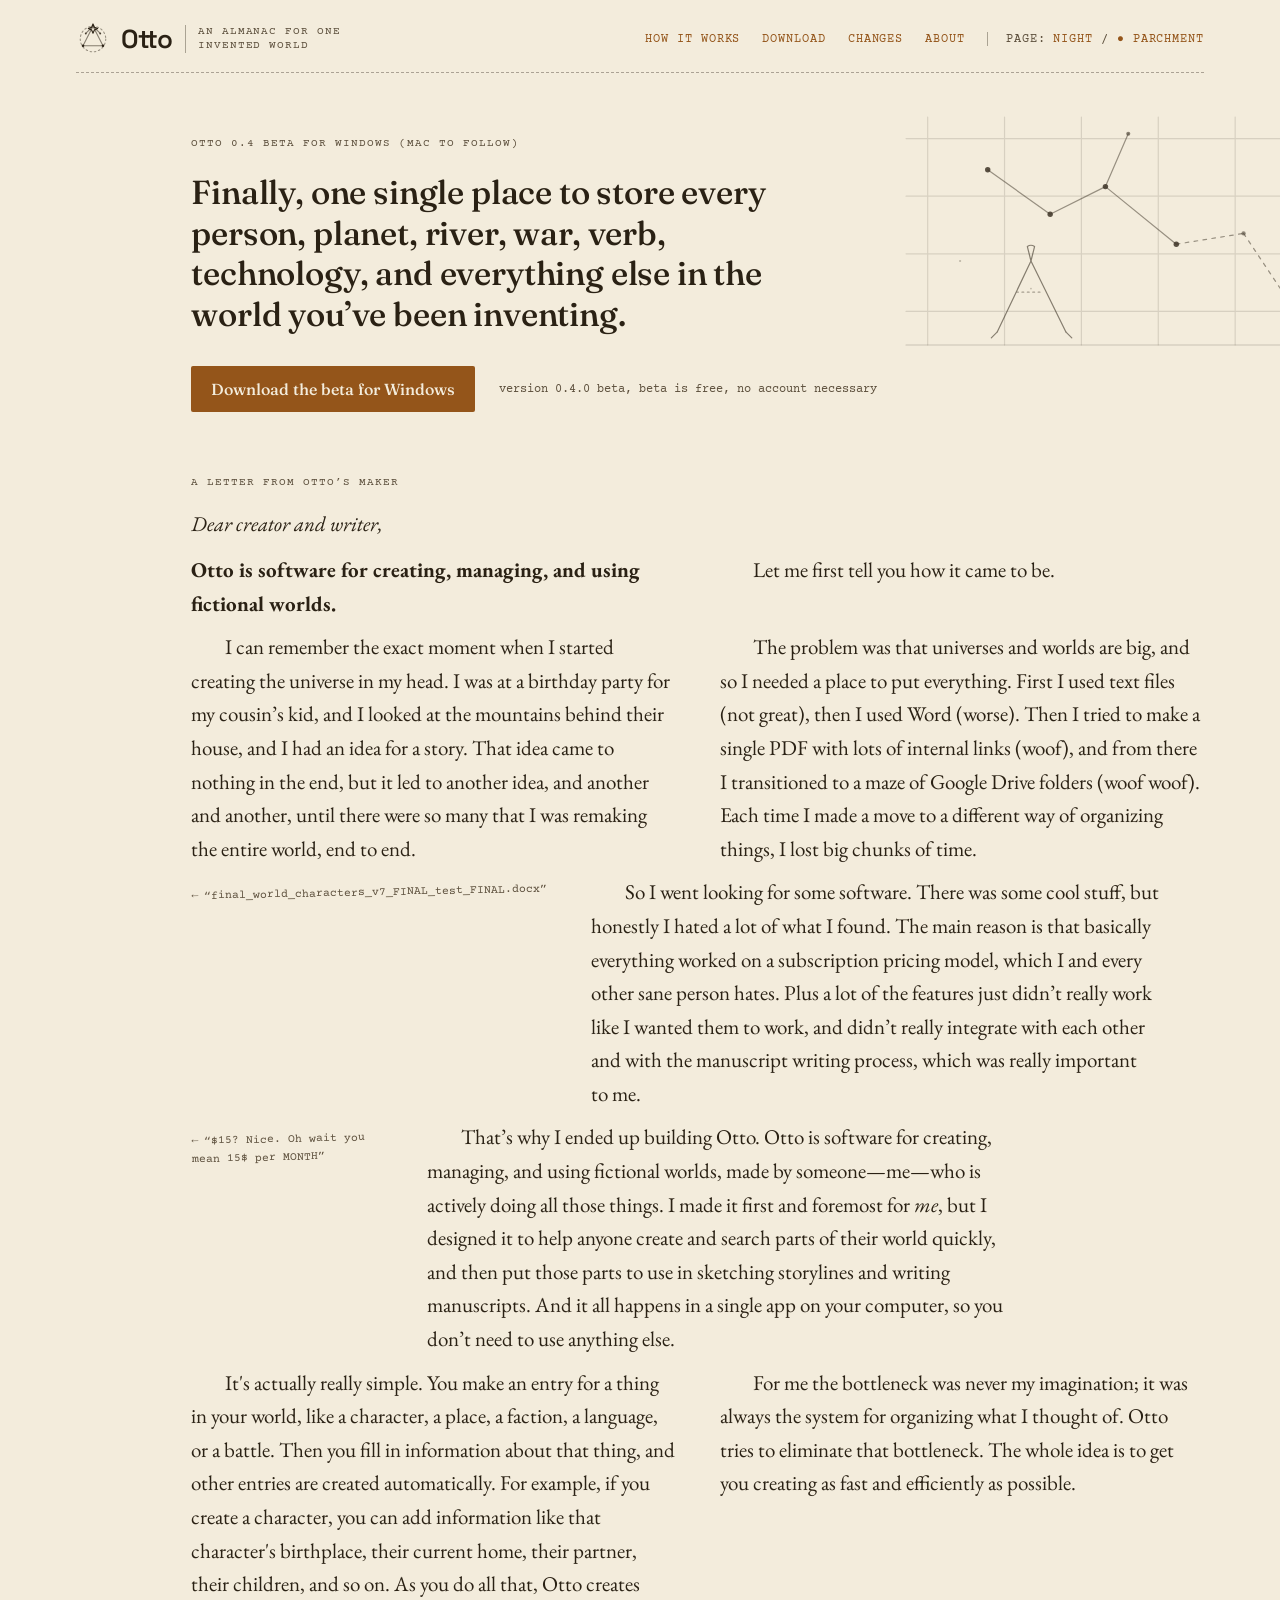
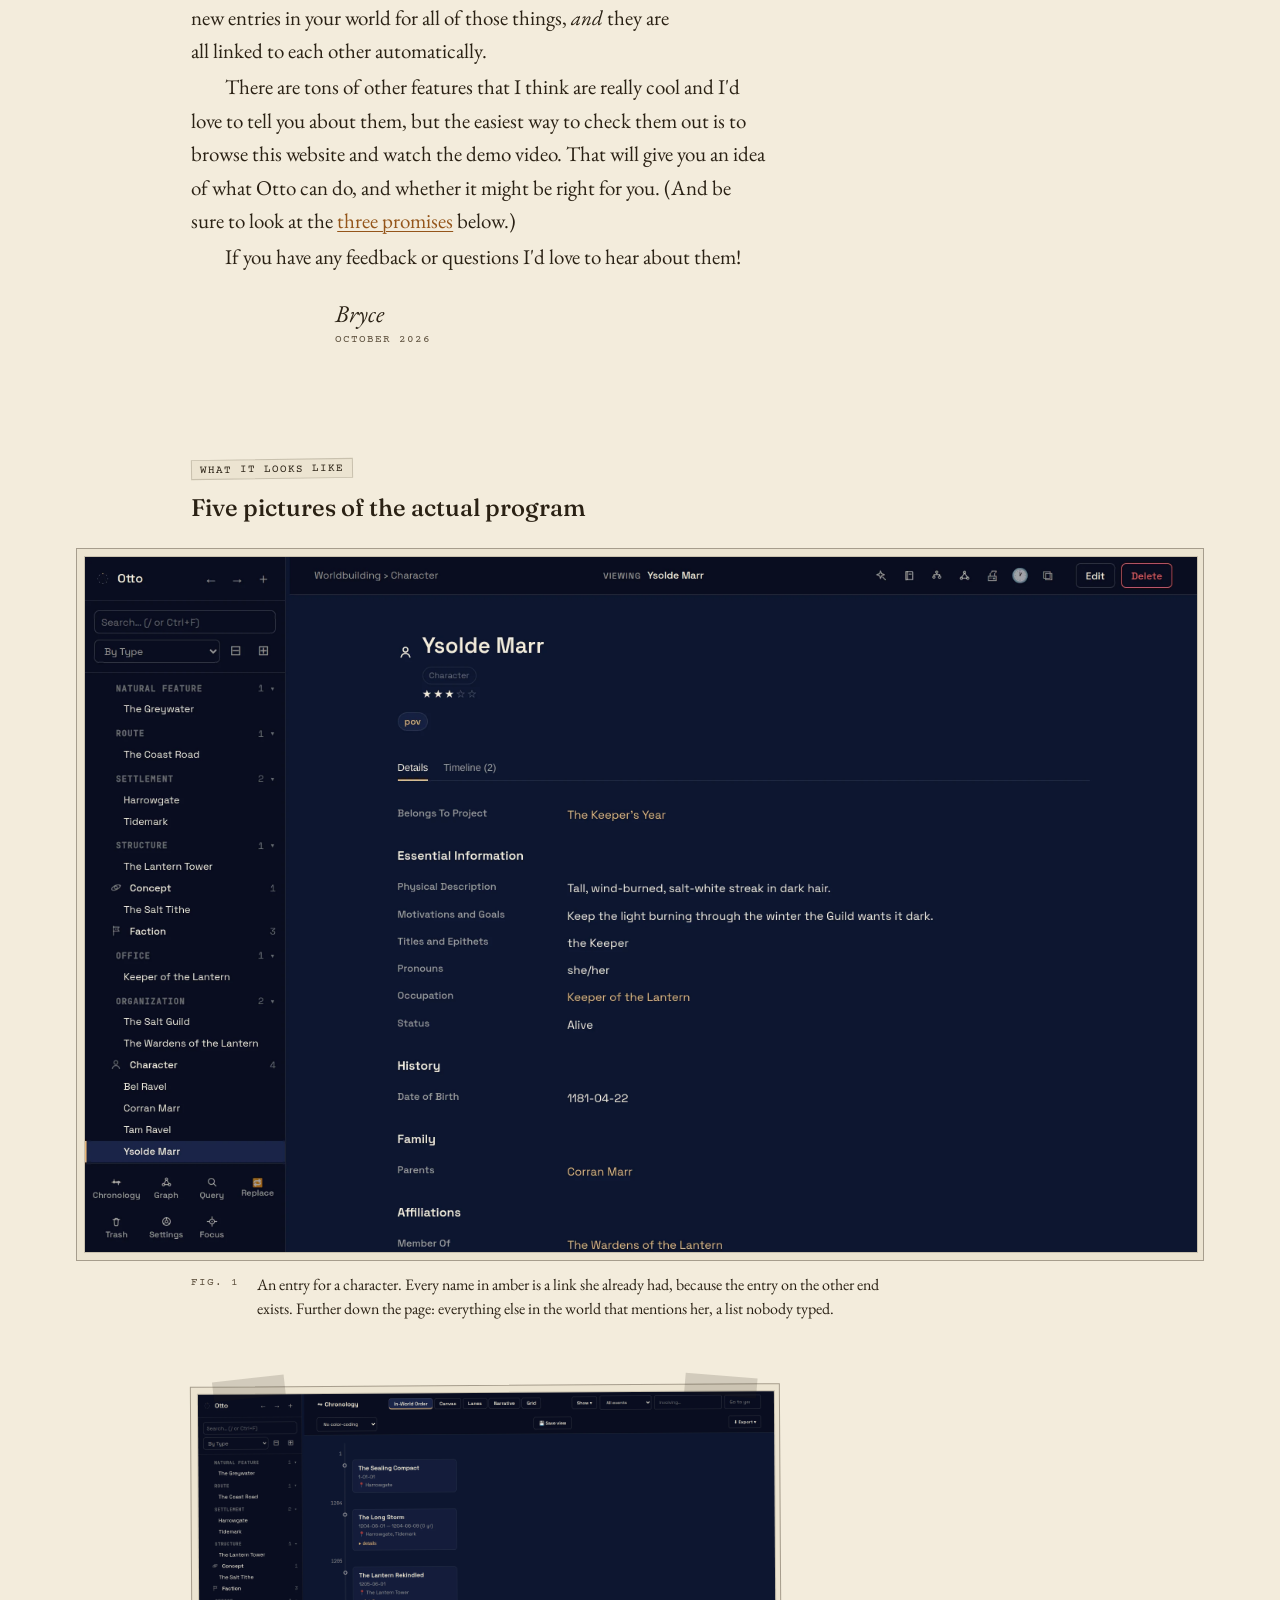
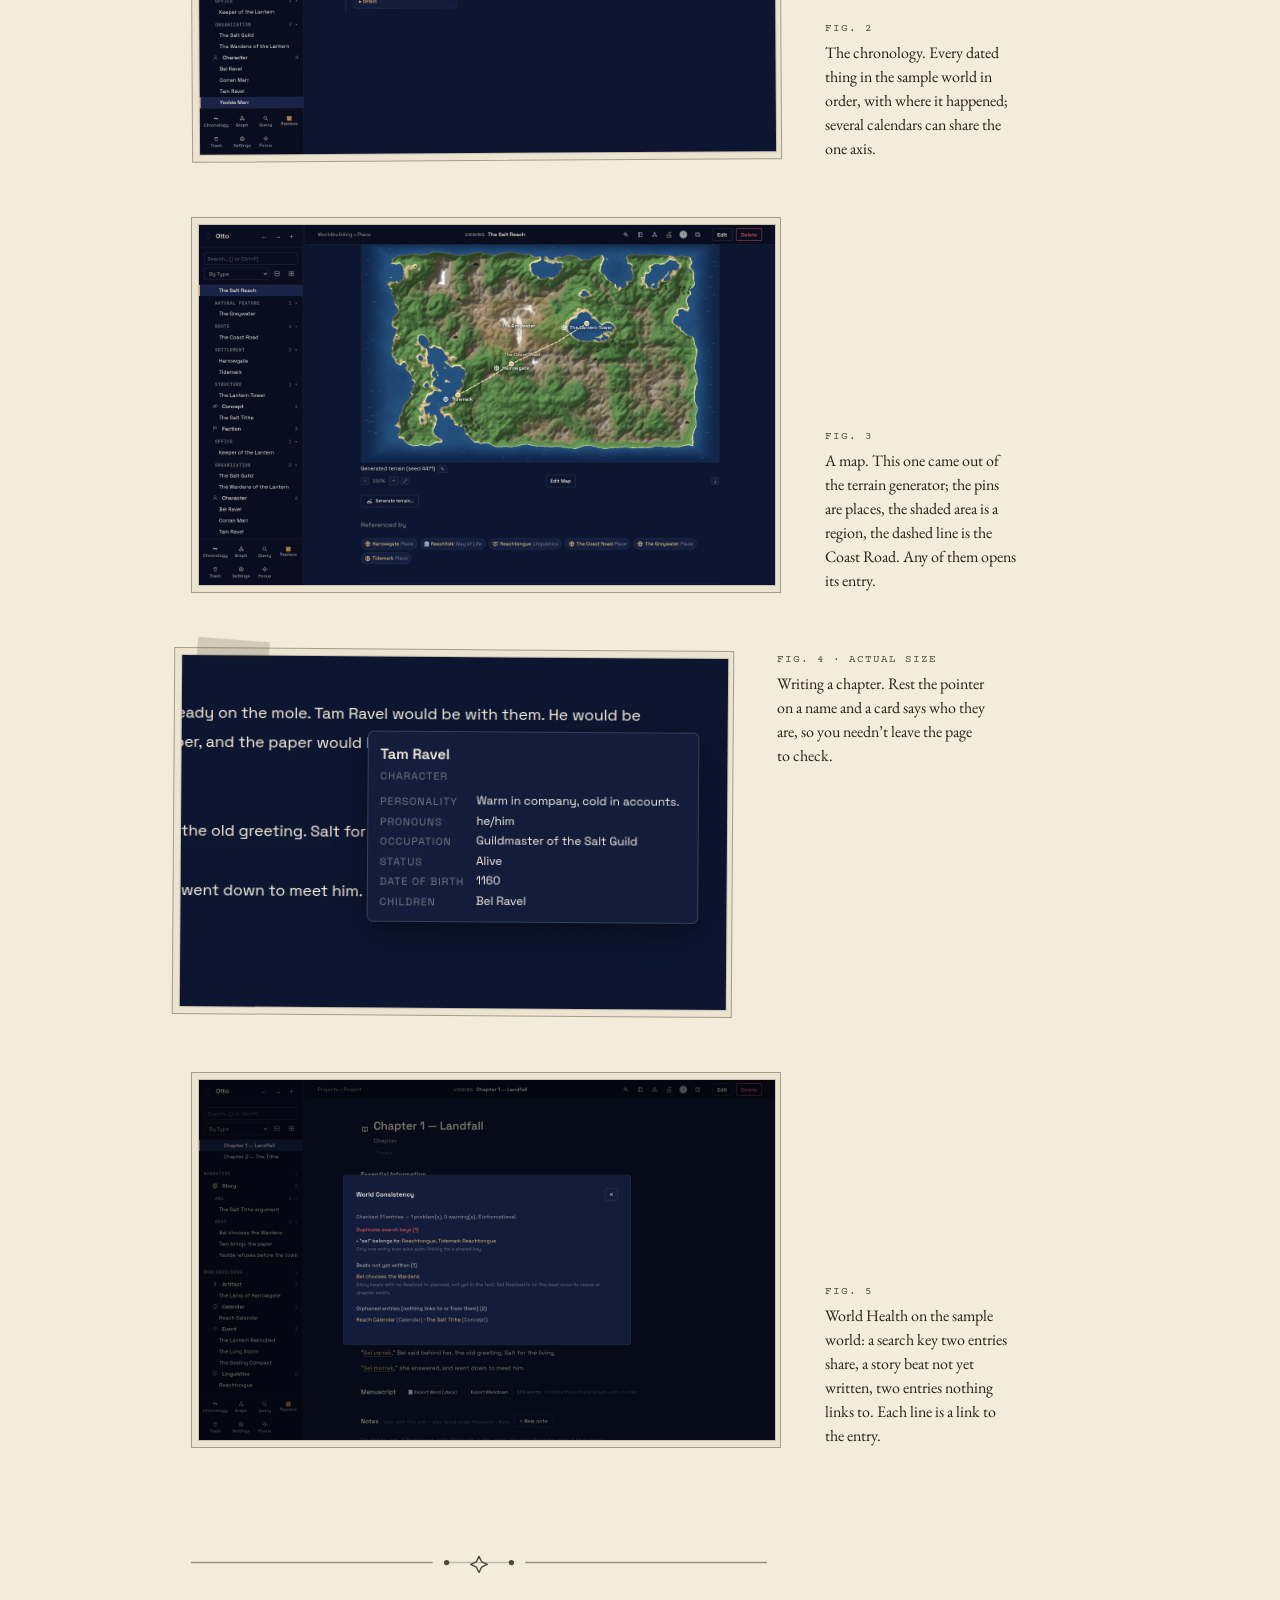
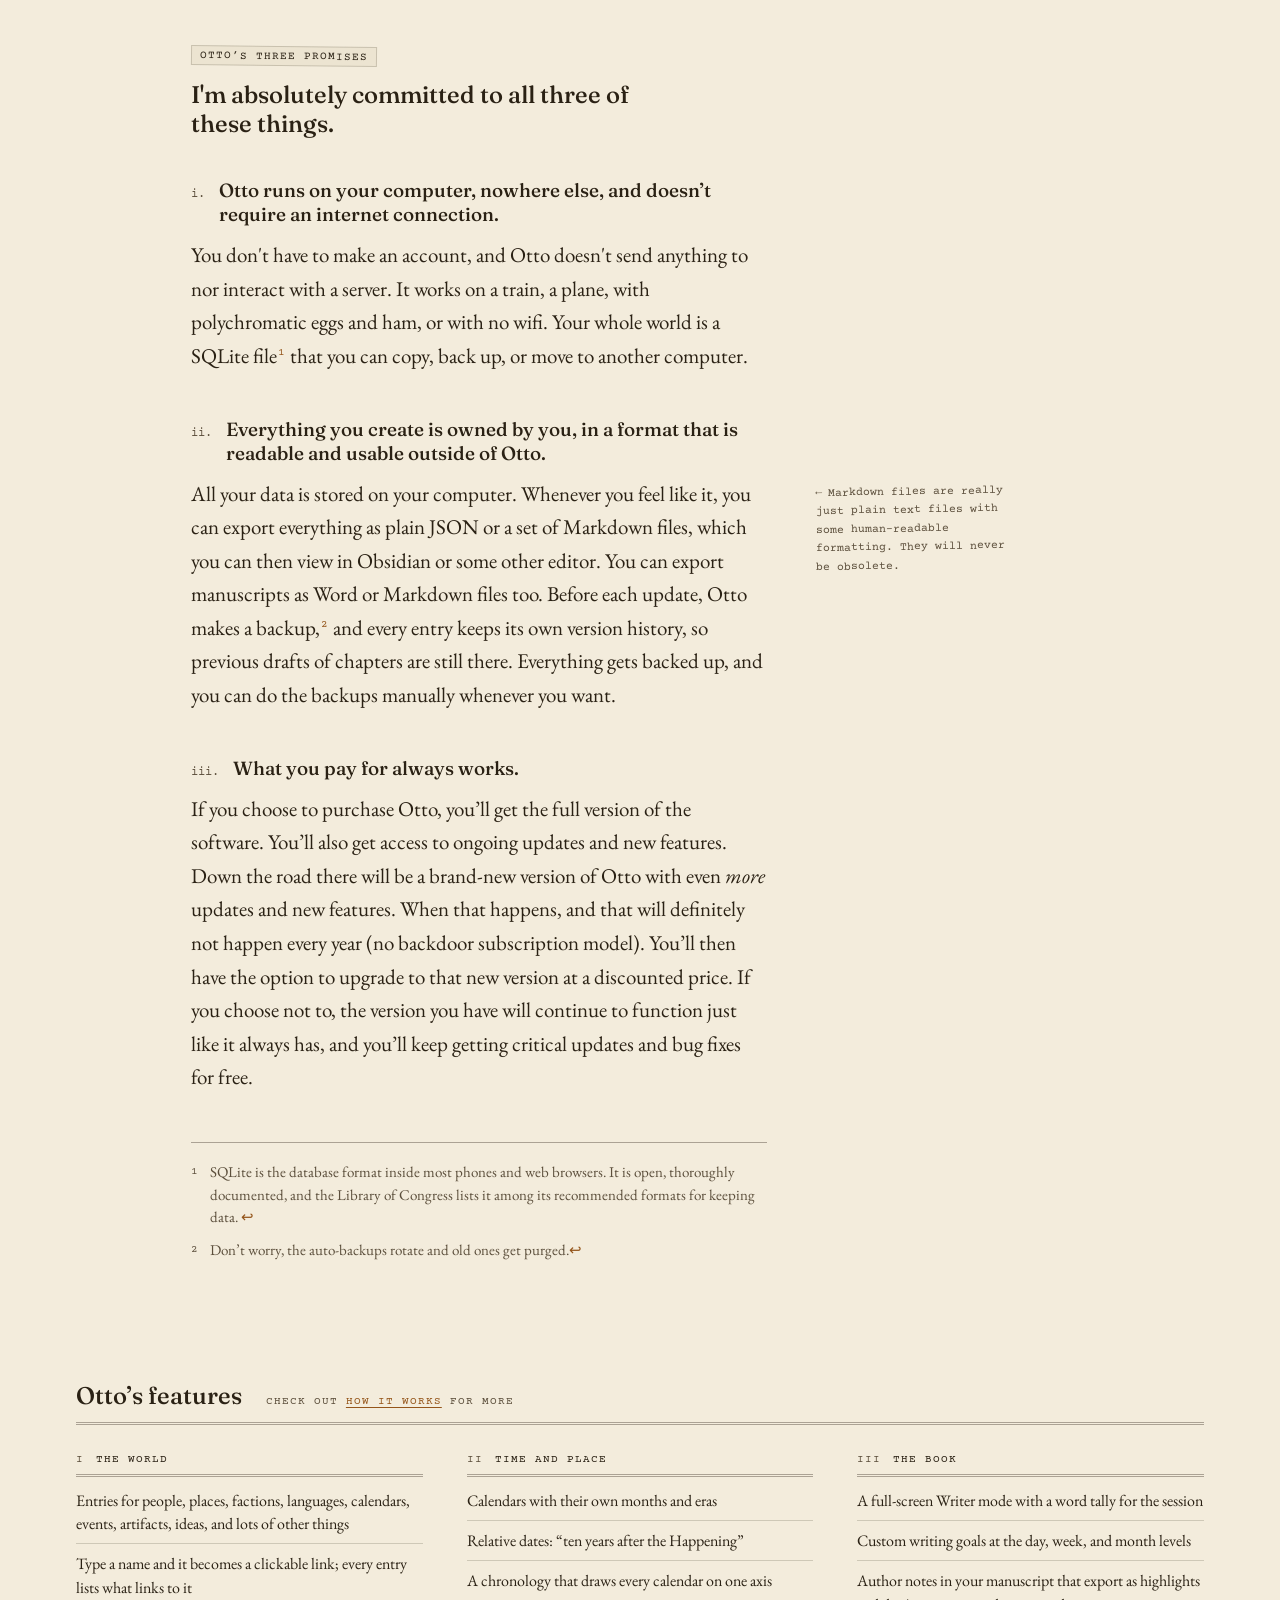
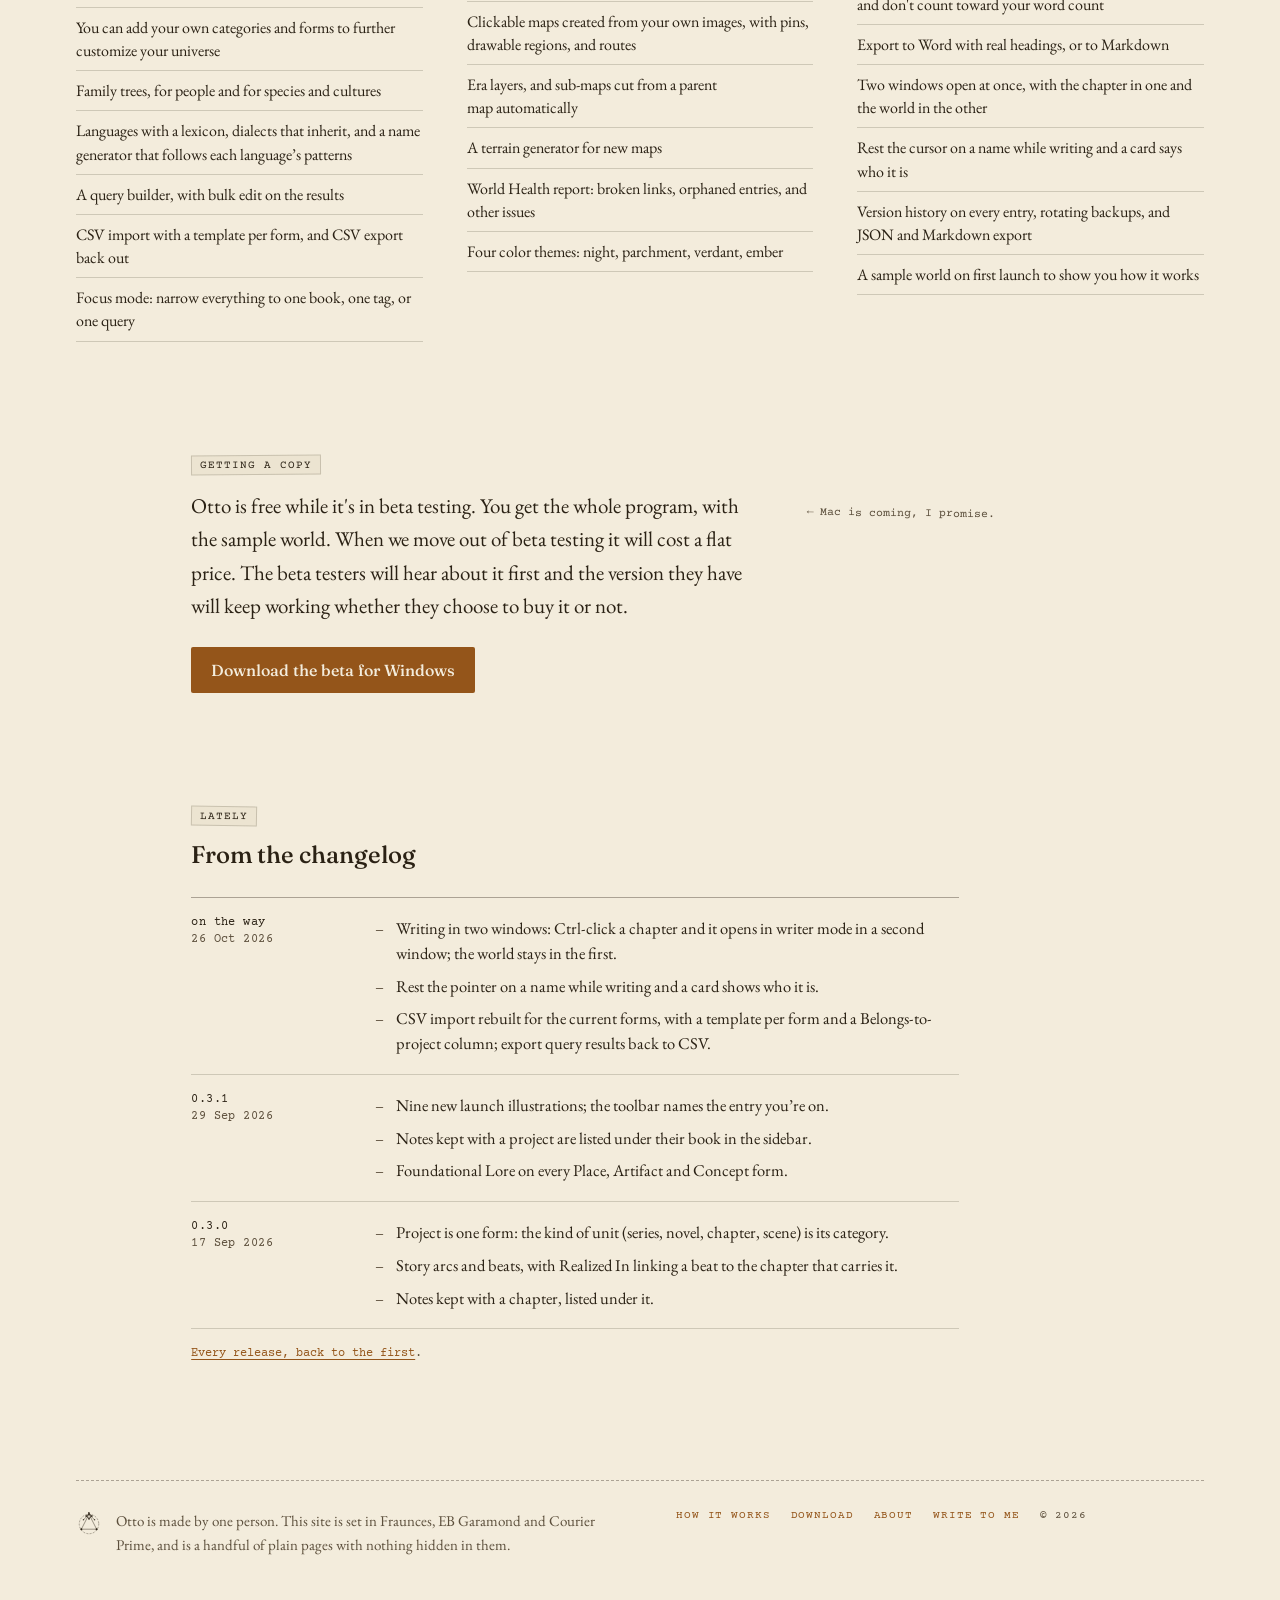
==== index.html @ c1aed2b6 "Rewrite site copy" ====
<!DOCTYPE html>
<html lang="en" data-ground="parchment" data-type="serif">
<head>
<meta charset="utf-8">
<title>Otto — an almanac for one invented world</title>
<meta name="viewport" content="width=device-width, initial-scale=1">
<link rel="stylesheet" href="fonts.css">
<link rel="stylesheet" href="site.css">
<style>
:root{--bg:#f3ecdc;--bg2:#ece4d1;--ink:#2a2114;--ink2:#5c4f3c;--acc:#94551a;--rule:rgba(42,33,20,.18);--rule2:rgba(42,33,20,.36);--stripe:rgba(42,33,20,.07);--on-night:none;--on-parch:block;--body:'EB Garamond',Garamond,Georgia,serif;--body-size:21px;--display:'Fraunces',Georgia,serif;--mono:'Courier Prime','Courier New',monospace}
:root[data-ground="night"]{--bg:#0d1530;--bg2:#080d20;--ink:#f4ecd8;--ink2:#b8b19f;--acc:#e8b974;--rule:rgba(244,236,216,.14);--rule2:rgba(244,236,216,.32);--stripe:rgba(244,236,216,.05);--on-night:block;--on-parch:none}
:root[data-type="grotesk"]{--body:'Space Grotesk',system-ui,sans-serif;--body-size:17.5px}
html,body{margin:0;background:var(--bg);color:var(--ink)}
body{-webkit-font-smoothing:antialiased;text-rendering:optimizeLegibility}
a{color:var(--acc);text-decoration-thickness:1px;text-underline-offset:3px}
a:hover{color:var(--ink)}
::selection{background:var(--acc);color:var(--bg)}
</style>
<meta property="og:title" content="Otto — an almanac for one invented world">
<meta property="og:type" content="website">
<meta property="og:image" content="assets/og-night-1200x630.png">
<meta property="og:image:width" content="1200">
<meta property="og:image:height" content="630">
<meta name="twitter:card" content="summary_large_image">
<link rel="icon" href="assets/parch/otto-glyph.svg" type="image/svg+xml">
<script>(function(){var r=document.documentElement;try{r.dataset.ground=localStorage.getItem('otto-ground')||'parchment'}catch(e){r.dataset.ground='parchment'}
function mark(){document.querySelectorAll('[data-set-ground]').forEach(function(b){b.textContent=(b.dataset.setGround===r.dataset.ground?'\u25CF ':'')+b.dataset.setGround})}
document.addEventListener('DOMContentLoaded',function(){mark();document.querySelectorAll('[data-set-ground]').forEach(function(b){b.addEventListener('click',function(){r.dataset.ground=b.dataset.setGround;try{localStorage.setItem('otto-ground',b.dataset.setGround)}catch(e){}mark()})})})})();</script>
</head>
<body>
<div class="clip">

<header class="wrap top">
  <div class="masthead">
    <a href="index.html" class="lockup">
      <img src="assets/night/otto-glyph.svg" alt="" width="34" height="34" class="on-night">
      <img src="assets/parch/otto-glyph.svg" alt="" width="34" height="34" class="on-parch">
      <span class="wordmark">Otto</span>
      <span class="tagline">an almanac for one invented world</span>
    </a>
    <nav class="menu">
      
        
        
          <a href="how-it-works.html">How it works</a>
        
      
        
        
          <a href="download.html">Download</a>
        
      
        
        
          <a href="index.html#changes">Changes</a>
        
      
        
        
          <a href="about.html">About</a>
        
      
      <span class="ground">
        <span>Page:</span>
        <button type="button" data-set-ground="night">night</button>
        <span>/</span>
        <button type="button" data-set-ground="parchment">parchment</button>
      </span>
    </nav>
  </div>
</header>


<section class="rel">
  <img data-art="night" src="assets/night/splash-chart.svg" alt="" style="display:var(--on-night);position:absolute;top:8px;right:-16vw;width:min(48vw,760px);pointer-events:none;opacity:.9">
  <img data-art="parch" src="assets/parch/splash-chart.svg" alt="" style="display:var(--on-parch);position:absolute;top:8px;right:-16vw;width:min(48vw,760px);pointer-events:none;opacity:.9">
  <div class="wrap page rel">
    <div class="inset">
      <div class="label kicker">Otto 0.4 beta for Windows (Mac to follow)</div>
      <h1 class="title">Finally, one single place to store every person, planet, river, war, verb, technology, and everything else in the world you’ve been inventing.</h1>
      <div class="actions gap-32">
        <a href="download.html" class="button">Download the beta for Windows</a>
        <span class="mono">version 0.4.0 beta, beta is free, no account necessary</span>
      </div>

      <div class="label lead-in">A letter from Otto’s maker</div>
      <div class="letter col" style="--gap:2px">
        <p class="dear">Dear creator and writer,</p>
        <div class="row">
		  <p><b>Otto is software for creating, managing, and using fictional worlds.</b></p>
		  <p>Let me first tell you how it came to be.</p>
          <p>I can remember the exact moment when I started creating the universe in my head. I was at a birthday party for my cousin’s kid, and I looked at the mountains behind their house, and I had an idea for a story. That idea came to nothing in the end, but it led to another idea, and another and another, until there were so many that I was remaking the entire world, end to end.</p>
		  <p>The problem was that universes and worlds are big, and so I needed a place to put everything. First I used text files (not great), then I used Word (worse). Then I tried to make a single PDF with lots of internal links (woof), and from there I transitioned to a maze of Google Drive folders (woof woof). Each time I made a move to a different way of organizing things, I lost big chunks of time.</p>
		  <aside style="--lift:13px;--tilt:-1.2deg"><span class="arrow">←</span>“final_world_characters_v7_FINAL_test_FINAL.docx”</aside>
		  <p>So I went looking for some software. There was some cool stuff, but honestly I hated a lot of what I found. The main reason is that basically everything worked on a subscription pricing model, which I and every other sane person hates. Plus a lot of the features just didn’t really work like I wanted them to work, and didn’t really integrate with each other and with the manuscript writing process, which was really important to me.</p>
		  <aside style="--lift:13px;--tilt:-1.2deg"><span class="arrow">←</span>“$15? Nice. Oh wait you mean 15$ per MONTH”</aside>
		  <p>That’s why I ended up building Otto. Otto is software for creating, managing, and using fictional worlds, made by someone—me—who is actively doing all those things. I made it first and foremost for <em>me</em>, but I designed it to help anyone create and search parts of their world quickly, and then put those parts to use in sketching storylines and writing manuscripts. And it all happens in a single app on your computer, so you don’t need to use anything else.</p>
		  <p>It's actually really simple. You make an entry for a thing in your world, like a character, a place, a faction, a language, or a battle. Then you fill in information about that thing, and other entries are created automatically. For example, if you create a character, you can add information like that character's birthplace, their current home, their partner, their children, and so on. As you do all that, Otto creates new entries in your world for all of those things, <em>and</em> they are all linked to each other automatically.</p>
		  <p>For me the bottleneck was never my imagination; it was always the system for organizing what I thought of. Otto tries to eliminate that bottleneck. The whole idea is to get you creating as fast and efficiently as possible.</p>
        </div>
        <div class="row">
          <p>There are tons of other features that I think are really cool and I'd love to tell you about them, but the easiest way to check them out is to browse this website and watch the demo video. That will give you an idea of what Otto can do, and whether it might be right for you. (And be sure to look at the <a href="#promises">three promises</a> below.)</p>
        </div>
        <div class="row">
          <p>If you have any feedback or questions I'd love to hear about them!</p>
        </div>
        <div class="signature">
          <span class="name">Bryce</span>
          <span class="label">October 2026</span>
        </div>
      </div>
    </div>
  </div>
</section>

<main class="wrap">

  <section id="pictures" class="gap-112">
    <div class="inset below-26">
      <div class="stamp inline" style="--tilt:-0.8deg">What it looks like</div>
      <h2 class="heading flush">Five pictures of the actual program</h2>
    </div>

    <figure>
      <div class="frame thick">
        <img src="assets/shots/character.webp" alt="A character entry in Otto: fields down the page, each linked name in amber">
      </div>
      <figcaption class="under">
        <span class="label">Fig. 1</span>
        <span class="caption">An entry for a character. Every name in amber is a link she already had, because the entry on the other end exists. Further down the page: everything else in the world that mentions her, a list nobody typed.</span>
      </figcaption>
    </figure>

    <div class="inset gap-64 sections">
      <figure class="beside">
        <div class="frame half" style="--tilt:-0.35deg"><span class="tape" style="--tilt:-6deg"></span><span class="tape right" style="--tilt:5deg"></span>
          <img src="assets/shots/chronology.webp" alt="The chronology: three events of the sample world in order on one axis">
        </div>
        <figcaption class="side">
          <span class="label">Fig. 2</span>
          <span class="caption">The chronology. Every dated thing in the sample world in order, with where it happened; several calendars can share the one axis.</span>
        </figcaption>
      </figure>

      <figure class="beside">
        <div class="frame half">
          <img src="assets/shots/map.webp" alt="A generated terrain map with three places pinned, a region and a road drawn on it">
        </div>
        <figcaption class="side">
          <span class="label">Fig. 3</span>
          <span class="caption">A map. This one came out of the terrain generator; the pins are places, the shaded area is a region, the dashed line is the Coast Road. Any of them opens its entry.</span>
        </figcaption>
      </figure>

      <figure class="beside top">
        <div class="frame actual" style="--tilt:0.4deg"><span class="tape" style="--tilt:4deg"></span>
          <img src="assets/shots/writer.webp" alt="Writer mode at actual size, a hover card open over a character’s name" class="small">
        </div>
        <figcaption class="side wider">
          <span class="label">Fig. 4 · actual size</span>
          <span class="caption">Writing a chapter. Rest the pointer on a name and a card says who they are, so you needn’t leave the page to check.</span>
        </figcaption>
      </figure>

      <figure class="beside">
        <div class="frame half">
          <img src="assets/shots/health.webp" alt="World Health listing a duplicate search key, an unwritten beat and two orphaned entries">
        </div>
        <figcaption class="side">
          <span class="label">Fig. 5</span>
          <span class="caption">World Health on the sample world: a search key two entries share, a story beat not yet written, two entries nothing links to. Each line is a link to the entry.</span>
        </figcaption>
      </figure>
    </div>
  </section>

  <div class="inset gap-104">
    <img src="assets/night/web-rule-a.svg" alt="" class="on-night rule">
    <img src="assets/parch/web-rule-a.svg" alt="" class="on-parch rule">
  </div>

  <section id="promises" class="inset gap-72">
    <div class="stamp inline" style="--tilt:0.6deg">Otto’s Three Promises</div>
    <h2 class="heading roomy">I'm absolutely committed to all three of these things.</h2>

    <div class="col" style="--gap:44px">
      <div class="col">
        <h3 class="subheading"><span class="num">i.</span>Otto runs on your computer, nowhere else, and doesn’t require an internet connection.</h3>
        <div class="row">
          <p>You don't have to make an account, and Otto doesn't send anything to nor interact with a server. It works on a train, a plane, with polychromatic eggs and ham, or with no wifi. Your whole world is a SQLite file<sup class="fn"><a href="#fn1" id="r1">1</a></sup> that you can copy, back up, or move to another computer.</p>
        </div>
      </div>
      <div class="col">
        <h3 class="subheading"><span class="num">ii.</span>Everything you create is owned by you, in a format that is readable and usable outside of Otto.</h3>
        <div class="row">
          <p>All your data is stored on your computer. Whenever you feel like it, you can export everything as plain JSON or a set of Markdown files, which you can then view in Obsidian or some other editor. You can export manuscripts as Word or Markdown files too. Before each update, Otto makes a backup,<sup class="fn"><a href="#fn2" id="r2">2</a></sup> and every entry keeps its own version history, so previous drafts of chapters are still there. Everything gets backed up, and you can do the backups manually whenever you want.</p>
          <aside style="--shift:4px;--tilt:-0.9deg"><span class="arrow">←</span>Markdown files are really just plain text files with some human-readable formatting. They will never be obsolete.</aside>
        </div>
      </div>
      <div class="col">
        <h3 class="subheading"><span class="num">iii.</span>What you pay for always works.</h3>
        <div class="row">
          <p>If you choose to purchase Otto, you’ll get the full version of the software. You’ll also get access to ongoing updates and new features. Down the road there will be a brand-new version of Otto with even <em>more</em> updates and new features. When that happens, and that will definitely not happen every year (no backdoor subscription model). You’ll then have the option to upgrade to that new version at a discounted price. If you choose not to, the version you have will continue to function just like it always has, and you’ll keep getting critical updates and bug fixes for free. </p>
          <aside></aside>
        </div>
      </div>
    </div>

    <ol class="footnotes">
      <li id="fn1"><span class="num">1</span><span class="pretty">SQLite is the database format inside most phones and web browsers. It is open, thoroughly documented, and the Library of Congress lists it among its recommended formats for keeping data. <a href="#r1">↩</a></span></li>
      <li id="fn2"><span class="num">2</span><span class="pretty">Don’t worry, the auto-backups rotate and old ones get purged.<a href="#r2">↩</a></span></li>
    </ol>
  </section>

  <section id="inside" class="gap-120">
    <div class="contents-head">
      <h2 class="heading flush">Otto’s features</h2>
      <span class="label">check out <a href="how-it-works.html">How it works</a> for more</span>
    </div>
    <div class="features">
      <div>
        <h3><span class="numeral">I</span>The world</h3>
        <ul>
          <li>Entries for people, places, factions, languages, calendars, events, artifacts, ideas, and lots of other things</li>
          <li>Type a name and it becomes a clickable link; every entry lists what links to it</li>
          <li>You can add your own categories and forms to further customize your universe</li>
          <li>Family trees, for people and for species and cultures</li>
          <li>Languages with a lexicon, dialects that inherit, and a name generator that follows each language’s patterns</li>
          <li>A query builder, with bulk edit on the results</li>
          <li>CSV import with a template per form, and CSV export back out</li>
          <li>Focus mode: narrow everything to one book, one tag, or one query</li>
        </ul>
      </div>
      <div>
        <h3><span class="numeral">II</span>Time and place</h3>
        <ul>
          <li>Calendars with their own months and eras</li>
          <li>Relative dates: “ten years after the Happening”</li>
          <li>A chronology that draws every calendar on one axis</li>
          <li>Clickable maps created from your own images, with pins, drawable regions, and routes</li>
          <li>Era layers, and sub-maps cut from a parent map automatically</li>
          <li>A terrain generator for new maps</li>
          <li>World Health report: broken links, orphaned entries, and other issues</li>
          <li>Four color themes: night, parchment, verdant, ember</li>
        </ul>
      </div>
      <div>
        <h3><span class="numeral">III</span>The book</h3>
        <ul>
          <li>A full-screen Writer mode with a word tally for the session</li>
		  <li>Custom writing goals at the day, week, and month levels</li>
          <li>Author notes in your manuscript that export as highlights and don't count toward your word count</li>
          <li>Export to Word with real headings, or to Markdown</li>
          <li>Two windows open at once, with the chapter in one and the world in the other</li>
          <li>Rest the cursor on a name while writing and a card says who it is</li>
          <li>Version history on every entry, rotating backups, and JSON and Markdown export</li>
          <li>A sample world on first launch to show you how it works</li>
        </ul>
      </div>
    </div>
  </section>

  <section id="get" class="inset gap-112">
    <div class="stamp inline" style="--tilt:-0.4deg">Getting a copy</div>
    <div class="row">
      <div class="col-narrow">
        <p class="plain">Otto is free while it's in beta testing. You get the whole program, with the sample world. When we move out of beta testing it will cost a flat price. The beta testers will hear about it first and the version they have will keep working whether they choose to buy it or not.</p>
        <div class="actions">
          <a href="download.html" class="button">Download the beta for Windows</a>
        </div>
      </div>
      <aside style="--lift:15px;--shift:-4px;--tilt:0.6deg"><span class="arrow">←</span>Mac is coming, I promise.</aside>
    </div>
  </section>

  <section id="changes" class="inset gap-112 end-120">
    <div class="stamp inline" style="--tilt:0.9deg">Lately</div>
    <h2 class="heading">From the changelog</h2>
    <div class="releases">
        <div class="release">
          <div class="when">
            <span>on the way</span>
            <span class="muted">26 Oct 2026</span>
          </div>
          <ul><li><span class="dash">–</span><span class="pretty">Writing in two windows: Ctrl-click a chapter and it opens in writer mode in a second window; the world stays in the first.</span></li><li><span class="dash">–</span><span class="pretty">Rest the pointer on a name while writing and a card shows who it is.</span></li><li><span class="dash">–</span><span class="pretty">CSV import rebuilt for the current forms, with a template per form and a Belongs-to-project column; export query results back to CSV.</span></li></ul>
        </div>
        <div class="release">
          <div class="when">
            <span>0.3.1</span>
            <span class="muted">29 Sep 2026</span>
          </div>
          <ul><li><span class="dash">–</span><span class="pretty">Nine new launch illustrations; the toolbar names the entry you’re on.</span></li><li><span class="dash">–</span><span class="pretty">Notes kept with a project are listed under their book in the sidebar.</span></li><li><span class="dash">–</span><span class="pretty">Foundational Lore on every Place, Artifact and Concept form.</span></li></ul>
        </div>
        <div class="release">
          <div class="when">
            <span>0.3.0</span>
            <span class="muted">17 Sep 2026</span>
          </div>
          <ul><li><span class="dash">–</span><span class="pretty">Project is one form: the kind of unit (series, novel, chapter, scene) is its category.</span></li><li><span class="dash">–</span><span class="pretty">Story arcs and beats, with Realized In linking a beat to the chapter that carries it.</span></li><li><span class="dash">–</span><span class="pretty">Notes kept with a chapter, listed under it.</span></li></ul>
        </div>
    </div>
    <p class="mono" style="margin:18px 0 0"><a href="changelog.html">Every release, back to the first</a>.</p>
  </section>
</main>


<footer class="wrap bottom">
  <div class="colophon">
    <div class="colophon-note">
      <img src="assets/night/otto-glyph.svg" alt="" width="26" height="26" class="on-night">
      <img src="assets/parch/otto-glyph.svg" alt="" width="26" height="26" class="on-parch">
      <p>Otto is made by one person. This site is set in Fraunces, EB Garamond and Courier Prime, and is a handful of plain pages with nothing hidden in them.</p>
    </div>
    <div class="footer-links">
      <a href="how-it-works.html">How it works</a>
      <a href="download.html">Download</a>
      <a href="about.html">About</a>
      <a href="mailto:hello@example.com">Write to me</a>
      <span>© 2026</span>
    </div>
  </div>
</footer>

</div>
</body>
</html>
---- fonts.css ----
/* Self-hosted (SIL Open Font License), Latin + Latin Extended only:
   Fraunces (display), EB Garamond (body), Courier Prime (labels, marginalia),
   Space Grotesk (the wordmark only, and the optional sans body). */
@font-face {
  font-family: 'Space Grotesk';
  font-style: normal;
  font-weight: 400;
  font-display: swap;
  src: url(fonts/space-grotesk-normal-latin-ext.woff2) format('woff2');
  unicode-range: U+0100-02BA, U+02BD-02C5, U+02C7-02CC, U+02CE-02D7, U+02DD-02FF, U+0304, U+0308, U+0329, U+1D00-1DBF, U+1E00-1E9F, U+1EF2-1EFF, U+2020, U+20A0-20AB, U+20AD-20C4, U+2113, U+2C60-2C7F, U+A720-A7FF;
}
@font-face {
  font-family: 'Space Grotesk';
  font-style: normal;
  font-weight: 400;
  font-display: swap;
  src: url(fonts/space-grotesk-normal-latin.woff2) format('woff2');
  unicode-range: U+0000-00FF, U+0131, U+0152-0153, U+02BB-02BC, U+02C6, U+02DA, U+02DC, U+0304, U+0308, U+0329, U+2000-206F, U+20AC, U+2122, U+2191, U+2193, U+2212, U+2215, U+FEFF, U+FFFD;
}
@font-face {
  font-family: 'Space Grotesk';
  font-style: normal;
  font-weight: 500;
  font-display: swap;
  src: url(fonts/space-grotesk-normal-latin-ext.woff2) format('woff2');
  unicode-range: U+0100-02BA, U+02BD-02C5, U+02C7-02CC, U+02CE-02D7, U+02DD-02FF, U+0304, U+0308, U+0329, U+1D00-1DBF, U+1E00-1E9F, U+1EF2-1EFF, U+2020, U+20A0-20AB, U+20AD-20C4, U+2113, U+2C60-2C7F, U+A720-A7FF;
}
@font-face {
  font-family: 'Space Grotesk';
  font-style: normal;
  font-weight: 500;
  font-display: swap;
  src: url(fonts/space-grotesk-normal-latin.woff2) format('woff2');
  unicode-range: U+0000-00FF, U+0131, U+0152-0153, U+02BB-02BC, U+02C6, U+02DA, U+02DC, U+0304, U+0308, U+0329, U+2000-206F, U+20AC, U+2122, U+2191, U+2193, U+2212, U+2215, U+FEFF, U+FFFD;
}
@font-face {
  font-family: 'Space Grotesk';
  font-style: normal;
  font-weight: 600;
  font-display: swap;
  src: url(fonts/space-grotesk-normal-latin-ext.woff2) format('woff2');
  unicode-range: U+0100-02BA, U+02BD-02C5, U+02C7-02CC, U+02CE-02D7, U+02DD-02FF, U+0304, U+0308, U+0329, U+1D00-1DBF, U+1E00-1E9F, U+1EF2-1EFF, U+2020, U+20A0-20AB, U+20AD-20C4, U+2113, U+2C60-2C7F, U+A720-A7FF;
}
@font-face {
  font-family: 'Space Grotesk';
  font-style: normal;
  font-weight: 600;
  font-display: swap;
  src: url(fonts/space-grotesk-normal-latin.woff2) format('woff2');
  unicode-range: U+0000-00FF, U+0131, U+0152-0153, U+02BB-02BC, U+02C6, U+02DA, U+02DC, U+0304, U+0308, U+0329, U+2000-206F, U+20AC, U+2122, U+2191, U+2193, U+2212, U+2215, U+FEFF, U+FFFD;
}
@font-face {
  font-family: 'Fraunces';
  font-style: normal;
  font-weight: 300 900;
  font-display: swap;
  src: url(fonts/fraunces-normal-latin-ext.woff2) format('woff2');
  unicode-range: U+0100-02BA, U+02BD-02C5, U+02C7-02CC, U+02CE-02D7, U+02DD-02FF, U+0304, U+0308, U+0329, U+1D00-1DBF, U+1E00-1E9F, U+1EF2-1EFF, U+2020, U+20A0-20AB, U+20AD-20C4, U+2113, U+2C60-2C7F, U+A720-A7FF;
}
@font-face {
  font-family: 'Fraunces';
  font-style: normal;
  font-weight: 300 900;
  font-display: swap;
  src: url(fonts/fraunces-normal-latin.woff2) format('woff2');
  unicode-range: U+0000-00FF, U+0131, U+0152-0153, U+02BB-02BC, U+02C6, U+02DA, U+02DC, U+0304, U+0308, U+0329, U+2000-206F, U+20AC, U+2122, U+2191, U+2193, U+2212, U+2215, U+FEFF, U+FFFD;
}
@font-face {
  font-family: 'Fraunces';
  font-style: italic;
  font-weight: 300 900;
  font-display: swap;
  src: url(fonts/fraunces-italic-latin-ext.woff2) format('woff2');
  unicode-range: U+0100-02BA, U+02BD-02C5, U+02C7-02CC, U+02CE-02D7, U+02DD-02FF, U+0304, U+0308, U+0329, U+1D00-1DBF, U+1E00-1E9F, U+1EF2-1EFF, U+2020, U+20A0-20AB, U+20AD-20C4, U+2113, U+2C60-2C7F, U+A720-A7FF;
}
@font-face {
  font-family: 'Fraunces';
  font-style: italic;
  font-weight: 300 900;
  font-display: swap;
  src: url(fonts/fraunces-italic-latin.woff2) format('woff2');
  unicode-range: U+0000-00FF, U+0131, U+0152-0153, U+02BB-02BC, U+02C6, U+02DA, U+02DC, U+0304, U+0308, U+0329, U+2000-206F, U+20AC, U+2122, U+2191, U+2193, U+2212, U+2215, U+FEFF, U+FFFD;
}
@font-face {
  font-family: 'Courier Prime';
  font-style: normal;
  font-weight: 400;
  font-display: swap;
  src: url(fonts/courier-prime-normal-400-latin-ext.woff2) format('woff2');
  unicode-range: U+0100-02BA, U+02BD-02C5, U+02C7-02CC, U+02CE-02D7, U+02DD-02FF, U+0304, U+0308, U+0329, U+1D00-1DBF, U+1E00-1E9F, U+1EF2-1EFF, U+2020, U+20A0-20AB, U+20AD-20C4, U+2113, U+2C60-2C7F, U+A720-A7FF;
}
@font-face {
  font-family: 'Courier Prime';
  font-style: normal;
  font-weight: 400;
  font-display: swap;
  src: url(fonts/courier-prime-normal-400-latin.woff2) format('woff2');
  unicode-range: U+0000-00FF, U+0131, U+0152-0153, U+02BB-02BC, U+02C6, U+02DA, U+02DC, U+0304, U+0308, U+0329, U+2000-206F, U+20AC, U+2122, U+2191, U+2193, U+2212, U+2215, U+FEFF, U+FFFD;
}
@font-face {
  font-family: 'Courier Prime';
  font-style: normal;
  font-weight: 700;
  font-display: swap;
  src: url(fonts/courier-prime-normal-700-latin-ext.woff2) format('woff2');
  unicode-range: U+0100-02BA, U+02BD-02C5, U+02C7-02CC, U+02CE-02D7, U+02DD-02FF, U+0304, U+0308, U+0329, U+1D00-1DBF, U+1E00-1E9F, U+1EF2-1EFF, U+2020, U+20A0-20AB, U+20AD-20C4, U+2113, U+2C60-2C7F, U+A720-A7FF;
}
@font-face {
  font-family: 'Courier Prime';
  font-style: normal;
  font-weight: 700;
  font-display: swap;
  src: url(fonts/courier-prime-normal-700-latin.woff2) format('woff2');
  unicode-range: U+0000-00FF, U+0131, U+0152-0153, U+02BB-02BC, U+02C6, U+02DA, U+02DC, U+0304, U+0308, U+0329, U+2000-206F, U+20AC, U+2122, U+2191, U+2193, U+2212, U+2215, U+FEFF, U+FFFD;
}
@font-face {
  font-family: 'Courier Prime';
  font-style: italic;
  font-weight: 400;
  font-display: swap;
  src: url(fonts/courier-prime-italic-400-latin-ext.woff2) format('woff2');
  unicode-range: U+0100-02BA, U+02BD-02C5, U+02C7-02CC, U+02CE-02D7, U+02DD-02FF, U+0304, U+0308, U+0329, U+1D00-1DBF, U+1E00-1E9F, U+1EF2-1EFF, U+2020, U+20A0-20AB, U+20AD-20C4, U+2113, U+2C60-2C7F, U+A720-A7FF;
}
@font-face {
  font-family: 'Courier Prime';
  font-style: italic;
  font-weight: 400;
  font-display: swap;
  src: url(fonts/courier-prime-italic-400-latin.woff2) format('woff2');
  unicode-range: U+0000-00FF, U+0131, U+0152-0153, U+02BB-02BC, U+02C6, U+02DA, U+02DC, U+0304, U+0308, U+0329, U+2000-206F, U+20AC, U+2122, U+2191, U+2193, U+2212, U+2215, U+FEFF, U+FFFD;
}
@font-face {
  font-family: 'EB Garamond';
  font-style: normal;
  font-weight: 400 800;
  font-display: swap;
  src: url(fonts/eb-garamond-normal-latin-ext.woff2) format('woff2');
  unicode-range: U+0100-02BA, U+02BD-02C5, U+02C7-02CC, U+02CE-02D7, U+02DD-02FF, U+0304, U+0308, U+0329, U+1D00-1DBF, U+1E00-1E9F, U+1EF2-1EFF, U+2020, U+20A0-20AB, U+20AD-20C4, U+2113, U+2C60-2C7F, U+A720-A7FF;
}
@font-face {
  font-family: 'EB Garamond';
  font-style: normal;
  font-weight: 400 800;
  font-display: swap;
  src: url(fonts/eb-garamond-normal-latin.woff2) format('woff2');
  unicode-range: U+0000-00FF, U+0131, U+0152-0153, U+02BB-02BC, U+02C6, U+02DA, U+02DC, U+0304, U+0308, U+0329, U+2000-206F, U+20AC, U+2122, U+2191, U+2193, U+2212, U+2215, U+FEFF, U+FFFD;
}
@font-face {
  font-family: 'EB Garamond';
  font-style: italic;
  font-weight: 400 800;
  font-display: swap;
  src: url(fonts/eb-garamond-italic-latin-ext.woff2) format('woff2');
  unicode-range: U+0100-02BA, U+02BD-02C5, U+02C7-02CC, U+02CE-02D7, U+02DD-02FF, U+0304, U+0308, U+0329, U+1D00-1DBF, U+1E00-1E9F, U+1EF2-1EFF, U+2020, U+20A0-20AB, U+20AD-20C4, U+2113, U+2C60-2C7F, U+A720-A7FF;
}
@font-face {
  font-family: 'EB Garamond';
  font-style: italic;
  font-weight: 400 800;
  font-display: swap;
  src: url(fonts/eb-garamond-italic-latin.woff2) format('woff2');
  unicode-range: U+0000-00FF, U+0131, U+0152-0153, U+02BB-02BC, U+02C6, U+02DA, U+02DC, U+0304, U+0308, U+0329, U+2000-206F, U+20AC, U+2122, U+2191, U+2193, U+2212, U+2215, U+FEFF, U+FFFD;
}
---- site.css ----
/* Otto — the site's stylesheet.
   Every page links fonts.css and then this file. The page's own <style>
   block holds only the colour variables for the two grounds.

   Writing a page: inside a .row, a bare <p> is a body paragraph and a
   bare <aside> is a margin note. A section's pieces, in the order they
   appear on every page:

     <div class="stamp">Section name</div>         the little tilted label
     <h2 class="heading">The sentence.</h2>          the section heading
     <div class="row">                              one paragraph + one note
       <p>Body text.</p>
       <aside><span class="arrow">←</span>A pencil note in the margin.</aside>
     </div>

   The letter's column is class="letter col" and its paragraphs indent
   themselves. Small per-element variations (a note's tilt, a column's gap) ride on
   custom properties: style="--tilt:0.7deg". Each rule declares its own
   default, so a value set on one element never leaks into the ones inside it.                            */

/* ---- page frame ------------------------------------------------------ */
.wrap{max-width:1240px;margin:0 auto;padding:0 clamp(20px,5vw,56px);box-sizing:border-box}
.wrap.top{padding-top:22px}              /* the header */
.wrap.page{padding-top:64px}             /* a page's main column */
.wrap.bottom{padding-bottom:56px}        /* the footer */
.inset{padding-left:clamp(0px,9vw,150px)}  /* the reading column, stepped in from the left */
.inset-less{padding-left:clamp(0px,4vw,64px)}
.rel{position:relative}
.clip{overflow-x:clip;min-height:100vh}

/* ---- header and footer ---------------------------------------------- */
.masthead{display:flex;flex-wrap:wrap;align-items:center;justify-content:space-between;gap:14px 32px;padding-bottom:16px;border-bottom:1px dashed var(--rule2)}
.lockup{display:flex;align-items:center;gap:11px;text-decoration:none;color:var(--ink)}
.wordmark{font-family:'Space Grotesk',sans-serif;font-weight:600;font-size:26px;letter-spacing:-0.04em;line-height:1}
.tagline{font-family:var(--mono);font-size:10.5px;letter-spacing:.09em;text-transform:uppercase;color:var(--ink2);padding-left:12px;margin-left:2px;border-left:1px solid var(--rule2);line-height:1.35;max-width:15em}
.menu{display:flex;flex-wrap:wrap;align-items:center;gap:8px 22px;font-family:var(--mono);font-size:11.5px;letter-spacing:.08em;text-transform:uppercase}
.menu a,.footer-links a,.quiet-link{text-decoration:none}
.menu .here{color:var(--ink);border-bottom:1px solid var(--ink);padding-bottom:2px}
.ground{display:flex;align-items:center;gap:8px;padding-left:18px;border-left:1px solid var(--rule2);color:var(--ink2)}
.ground button{all:unset;cursor:pointer;color:var(--acc)}
.on-night{display:var(--on-night)}
.on-parch{display:var(--on-parch)}
.colophon{border-top:1px dashed var(--rule2);padding-top:28px;display:flex;flex-wrap:wrap;gap:28px 56px;align-items:flex-start}
.colophon-note{display:flex;gap:14px;align-items:flex-start;flex:1 1 26rem;max-width:34rem}
.colophon-note img{flex:none;margin-top:2px}
.colophon-note p{margin:0;font-family:var(--body);font-size:15px;line-height:1.55;color:var(--ink2);text-wrap:pretty}
.footer-links{display:flex;flex-wrap:wrap;gap:8px 20px;font-family:var(--mono);font-size:11px;letter-spacing:.08em;text-transform:uppercase;color:var(--ink2)}

/* ---- type ------------------------------------------------------------ */
.label{font-family:var(--mono);font-size:11px;letter-spacing:.09em;text-transform:uppercase;color:var(--ink2)}
.label.dark{color:inherit}
.kicker{margin-bottom:22px}                       /* the label above the title */
.lead-in{margin-top:64px;margin-bottom:18px}      /* the label that opens the letter */
.mono{font-family:var(--mono);font-size:11.5px;color:var(--ink2)}
.muted{color:var(--ink2)}
.title{margin:0;max-width:clamp(17rem,50vw,19em);font-family:var(--display);font-weight:500;font-size:clamp(26px,2.6vw,35px);line-height:1.22;letter-spacing:-0.005em;text-wrap:pretty}
.title.narrow{max-width:clamp(17rem,50vw,18em);margin-bottom:36px}
.title.wide{max-width:20em;margin-bottom:28px}
.title.loose{max-width:none;text-wrap:initial}
.heading{margin:0 0 28px;font-family:var(--display);font-weight:500;font-size:24px;letter-spacing:0}
.heading.flush{margin:0}
.heading.roomy{margin:0 0 40px;max-width:36rem;text-wrap:pretty}
.heading.small{margin:0;font-size:20px}
.subheading{margin:0;max-width:36rem;display:flex;gap:14px;align-items:baseline;font-family:var(--display);font-weight:500;font-size:19px;letter-spacing:0}
.subheading .num{font-family:var(--mono);font-size:12px;color:var(--ink2);font-weight:400}
.stamp{--tilt:0deg;display:table;font-family:var(--mono);font-size:11px;letter-spacing:.09em;text-transform:uppercase;color:var(--ink);background:var(--bg2);border:1px solid var(--rule);padding:3px 8px 2px;margin-bottom:14px;transform:rotate(var(--tilt))}
.stamp.above-title{margin-bottom:26px}
.stamp.inline{display:inline-block}
.pretty{text-wrap:pretty}

/* ---- the reading column --------------------------------------------- */
.row{display:flex;flex-wrap:wrap;gap:10px 44px;align-items:flex-start}
.row>p,p.prose{flex:1 1 30rem;max-width:36rem;margin:0;font-family:var(--body);font-size:var(--body-size);line-height:1.6;text-wrap:pretty}
.letter .row>p{text-indent:1.6em}
.letter .row:first-of-type>p:first-child{text-indent:0}
p.plain{margin:0;font-family:var(--body);font-size:var(--body-size);line-height:1.6;text-wrap:pretty}
p.aside-italic{margin:56px 0 0;max-width:36rem;font-family:var(--body);font-size:var(--body-size);line-height:1.6;font-style:italic;text-wrap:pretty}
.dear{margin:0 0 10px;max-width:36rem;font-family:var(--body);font-size:var(--body-size);line-height:1.6;font-style:italic}
.row>aside{--lift:8px;--shift:0px;--tilt:0deg;flex:0 1 12rem;font-family:var(--mono);font-size:11.5px;line-height:1.6;color:var(--ink2);padding-top:var(--lift);margin-left:var(--shift);transform:rotate(var(--tilt));transform-origin:left top}
.row>aside:empty{padding:0;margin:0;transform:none}
.arrow{margin-right:6px}
.signature{max-width:36rem;display:flex;flex-direction:column;gap:4px;margin-top:22px;padding-left:9rem}
.signature .name{font-family:var(--body);font-size:calc(var(--body-size) * 1.15);font-style:italic}
.col{--gap:12px;display:flex;flex-direction:column;gap:var(--gap)}
.col-narrow{--gap:24px;flex:1 1 30rem;max-width:36rem;display:flex;flex-direction:column;gap:var(--gap)}
.col-side{--gap:20px;flex:1 1 22rem;max-width:34rem;display:flex;flex-direction:column;gap:var(--gap)}
.col-side>p{margin:0;font-family:var(--body);font-size:var(--body-size);line-height:1.6;text-wrap:pretty}
.code{font-family:var(--mono);font-size:.85em}
sup.fn{font-family:var(--mono);font-size:11px;line-height:0}
sup.fn a{text-decoration:none;padding:0 1px}
.footnotes{list-style:none;margin:48px 0 0;padding:18px 0 0;max-width:36rem;border-top:1px solid var(--rule2);display:flex;flex-direction:column;gap:10px;font-family:var(--body);font-size:15px;line-height:1.5;color:var(--ink2)}
.footnotes li{display:flex;gap:12px}
.footnotes .num{font-family:var(--mono);font-size:11px;padding-top:3px;flex:none}
.footnotes a{text-decoration:none}

/* ---- pictures -------------------------------------------------------- */
.frame{--tilt:0deg;position:relative;padding:6px;border:1px solid var(--rule2);background:var(--bg2);transform:rotate(var(--tilt))}
.frame.thick{padding:7px}
.frame.half{flex:1 1 30rem;max-width:36rem}
.frame.actual{flex:0 1 560px;max-width:100%;box-sizing:border-box;margin-left:-18px}
.frame img,.shot{display:block;width:100%;height:auto;aspect-ratio:1440/900;border:1px solid var(--rule)}
.frame img.small,.shot.small{aspect-ratio:560/360}
.tape{--tilt:0deg;position:absolute;top:-9px;left:22px;width:72px;height:20px;background:var(--rule);opacity:.9;transform:rotate(var(--tilt))}
.tape.right{left:auto;right:22px}
.tape.far{left:40px;width:84px}
.tape.far.right{left:auto;right:40px}
figure{margin:0}
figure.beside{margin:0;display:flex;flex-wrap:wrap;gap:12px 44px;align-items:flex-end}
figure.beside.top{align-items:flex-start}
figure.beside.after{margin-top:36px}
figure.beside.before{margin-bottom:32px}
figure.column{margin:0 0 0 -14px;flex:0 1 560px;max-width:100%;display:flex;flex-direction:column;gap:12px}
figcaption.under{display:flex;flex-wrap:wrap;gap:6px 18px;margin-top:12px;padding-left:clamp(0px,9vw,150px);max-width:44rem}
figcaption.under .label{padding-top:3px}
figcaption.under .caption{flex:1 1 20rem}
figcaption.side{flex:0 1 12rem;display:flex;flex-direction:column;gap:6px}
figcaption.side.wider{flex-basis:14rem;padding-top:4px}
figcaption.inline{display:flex;gap:14px}
figcaption.inline .label{padding-top:3px;flex:none}
.caption{font-family:var(--body);font-size:16px;line-height:1.5;text-wrap:pretty}
.rule{width:min(36rem,100%);height:auto;opacity:.8}
.rule.faint{opacity:.75}
.splash{position:absolute;pointer-events:none}

/* ---- lists and tables ----------------------------------------------- */
.contents-head{display:flex;flex-wrap:wrap;align-items:baseline;gap:8px 24px;padding-bottom:12px;border-bottom:3px double var(--rule2);margin-bottom:28px}
.features{display:grid;grid-template-columns:repeat(3,minmax(0,1fr));gap:0 44px}   /* three columns; one on a phone */
.features h3{margin:0 0 4px;padding-bottom:8px;border-bottom:3px double var(--rule2);display:flex;gap:12px;align-items:baseline;font-family:var(--mono);font-size:11px;font-weight:400;letter-spacing:.09em;text-transform:uppercase}
.features .numeral{color:var(--ink2)}
.features ul{margin:0;padding:0;list-style:none;font-family:var(--body);font-size:16px;line-height:1.45}
.features li{padding:8px 0;border-bottom:1px solid var(--rule);text-wrap:pretty}
@media (max-width:760px){.features{grid-template-columns:1fr;gap:32px 0}}
.releases{max-width:48rem;display:flex;flex-direction:column;border-top:1px solid var(--rule2)}
.release{display:flex;flex-wrap:wrap;gap:8px 32px;padding:18px 0;border-bottom:1px solid var(--rule)}
.release.tall{padding:22px 0}
.release .when{flex:0 0 9.5rem;display:flex;flex-direction:column;gap:4px;font-family:var(--mono);font-size:11.5px;letter-spacing:.04em}
.release ul{flex:1 1 24rem;margin:0;padding:0;list-style:none;display:flex;flex-direction:column;gap:8px;font-family:var(--body);font-size:16.5px;line-height:1.5}
.release.tall ul{max-width:36rem;display:block;font-size:17px}
.release li{display:flex;gap:12px}
.release.tall li{margin:0 0 8px}
.release .dash{color:var(--ink2);flex:none}
.numbered{margin:0;padding:0;list-style:none;display:flex;flex-direction:column;font-family:var(--body);font-size:var(--body-size);line-height:1.5}
.numbered li{display:flex;gap:18px;padding:10px 0;border-bottom:1px solid var(--rule)}
.numbered .num{font-family:var(--mono);font-size:11px;color:var(--ink2);padding-top:6px;flex:none;width:1.6em}
.head-line{display:flex;flex-wrap:wrap;align-items:baseline;gap:6px 20px;margin-bottom:20px}
.boxed{max-width:44rem;padding-top:26px;border-top:3px double var(--rule2)}
.jump{display:flex;flex-wrap:wrap;gap:6px 22px;font-family:var(--mono);font-size:11.5px;letter-spacing:.06em}
.actions{display:flex;flex-wrap:wrap;gap:14px 24px;align-items:center}
.button{display:inline-flex;align-items:center;gap:10px;padding:13px 20px;background:var(--acc);color:var(--bg);text-decoration:none;font-family:var(--display);font-weight:500;font-size:16px;border-radius:2px}
.sections{--gap:56px;display:flex;flex-direction:column;gap:var(--gap)}

/* ---- spacing between sections --------------------------------------- */
.gap-32{margin-top:32px}.gap-48{margin-top:48px}.gap-64{margin-top:64px}.gap-72{margin-top:72px}.gap-80{margin-top:80px}
.gap-88{margin-top:88px}.gap-96{margin-top:96px}.gap-104{margin-top:104px}.gap-112{margin-top:112px}.gap-120{margin-top:120px}
.end-96{margin-bottom:96px}.end-112{margin-bottom:112px}.end-120{margin-bottom:120px}
.below-26{margin-bottom:26px}.below-36{margin-bottom:36px}
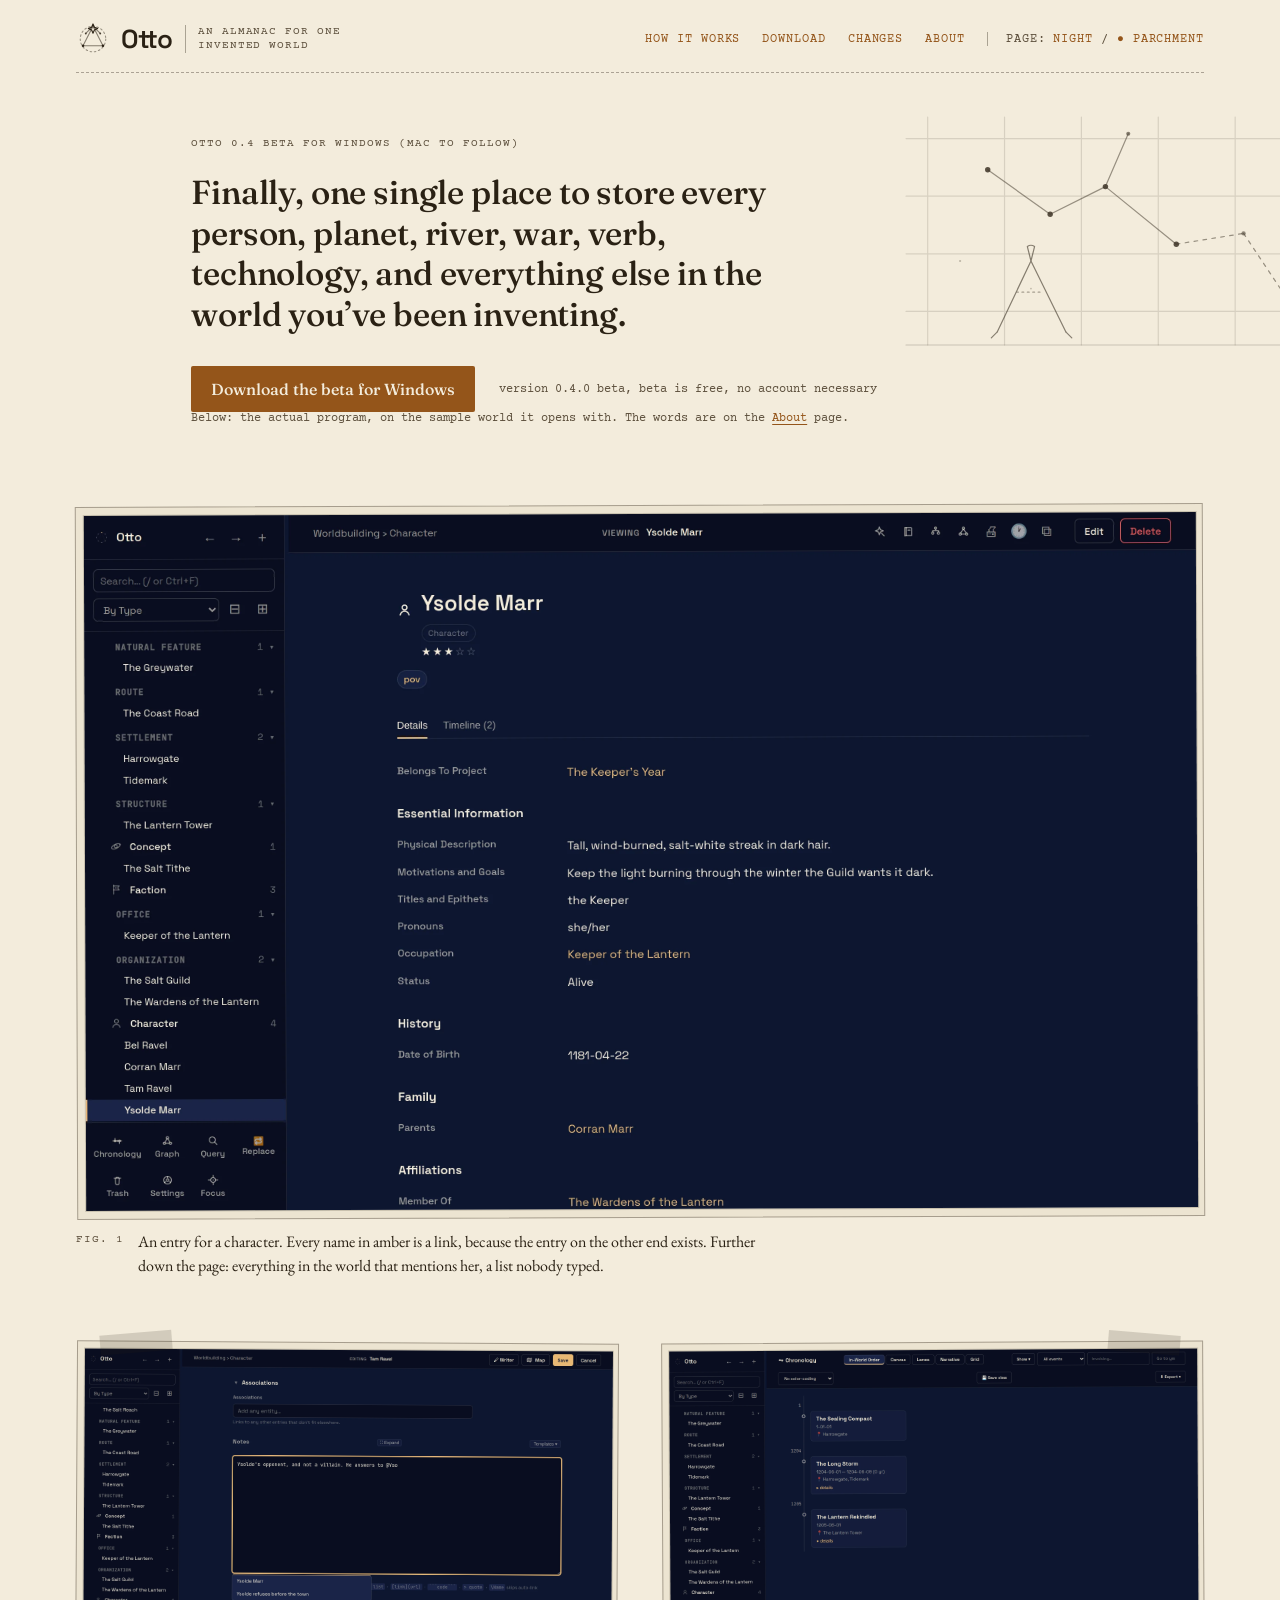
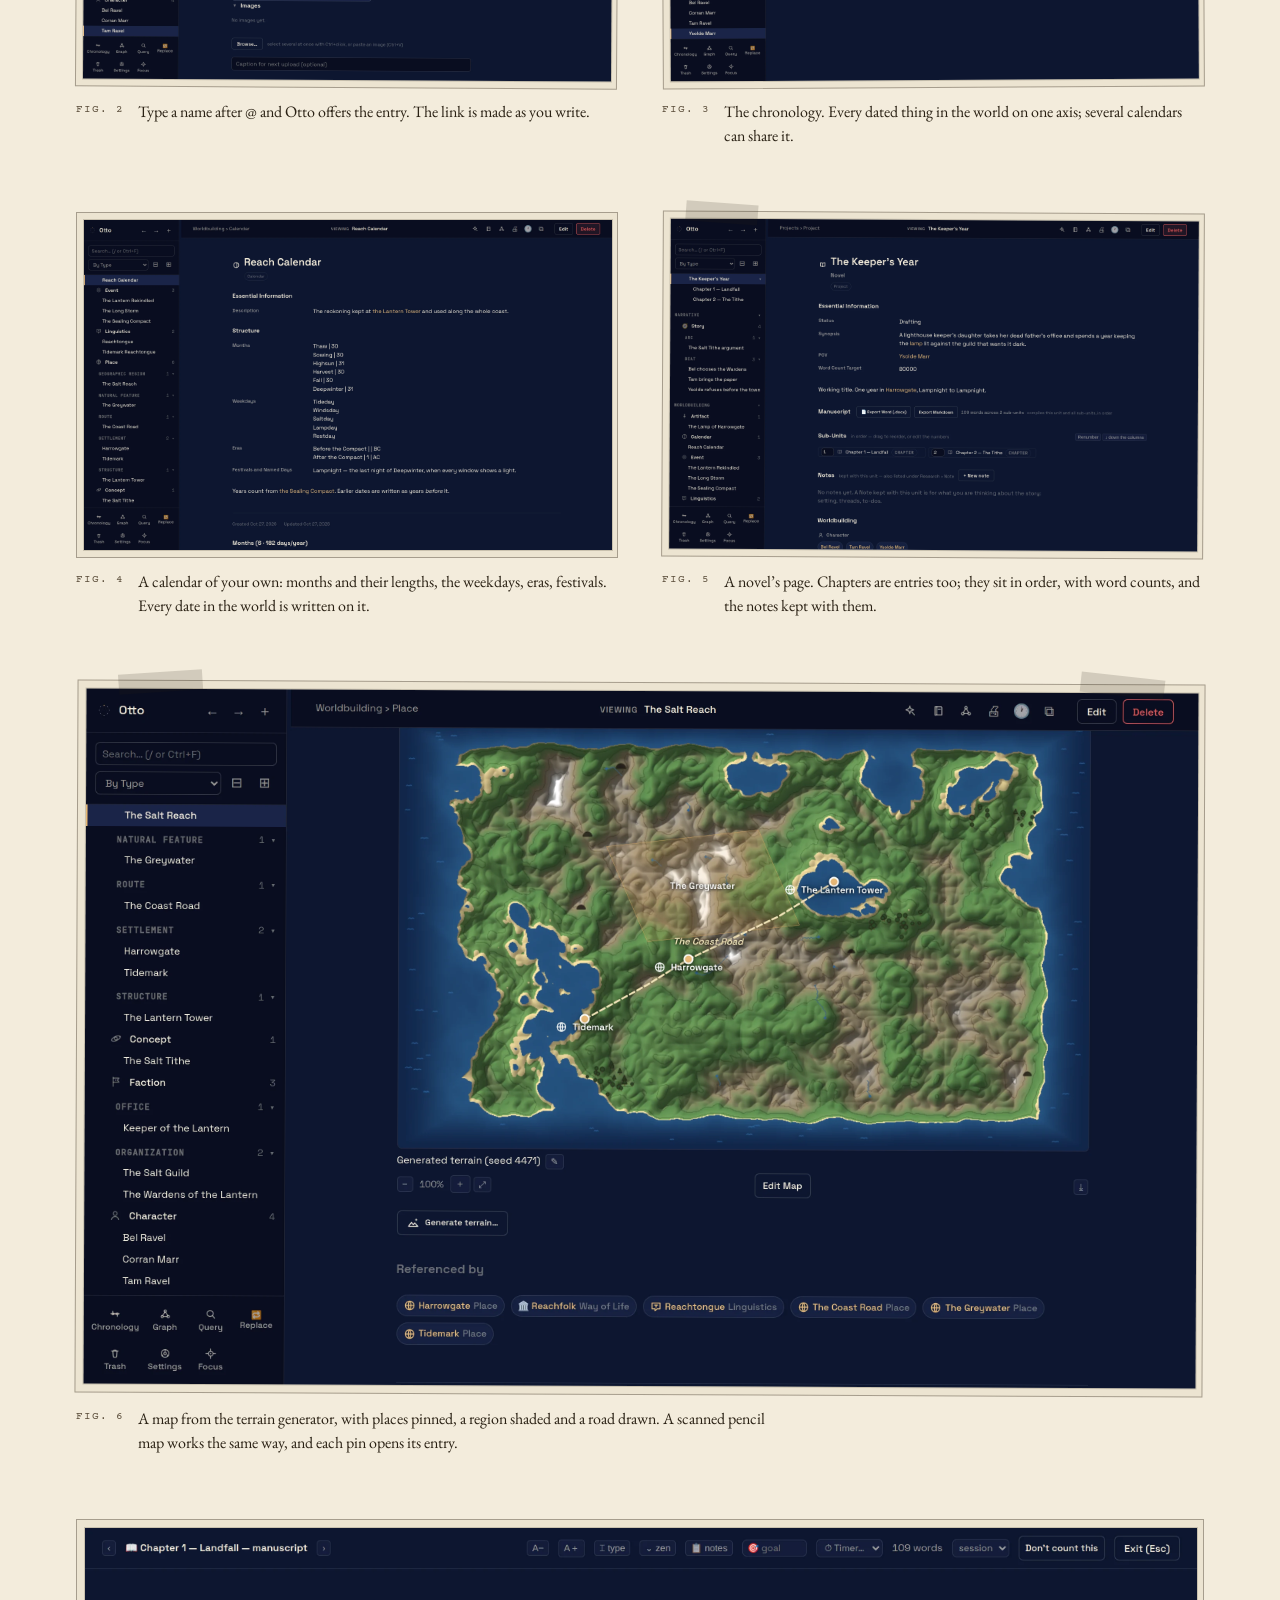
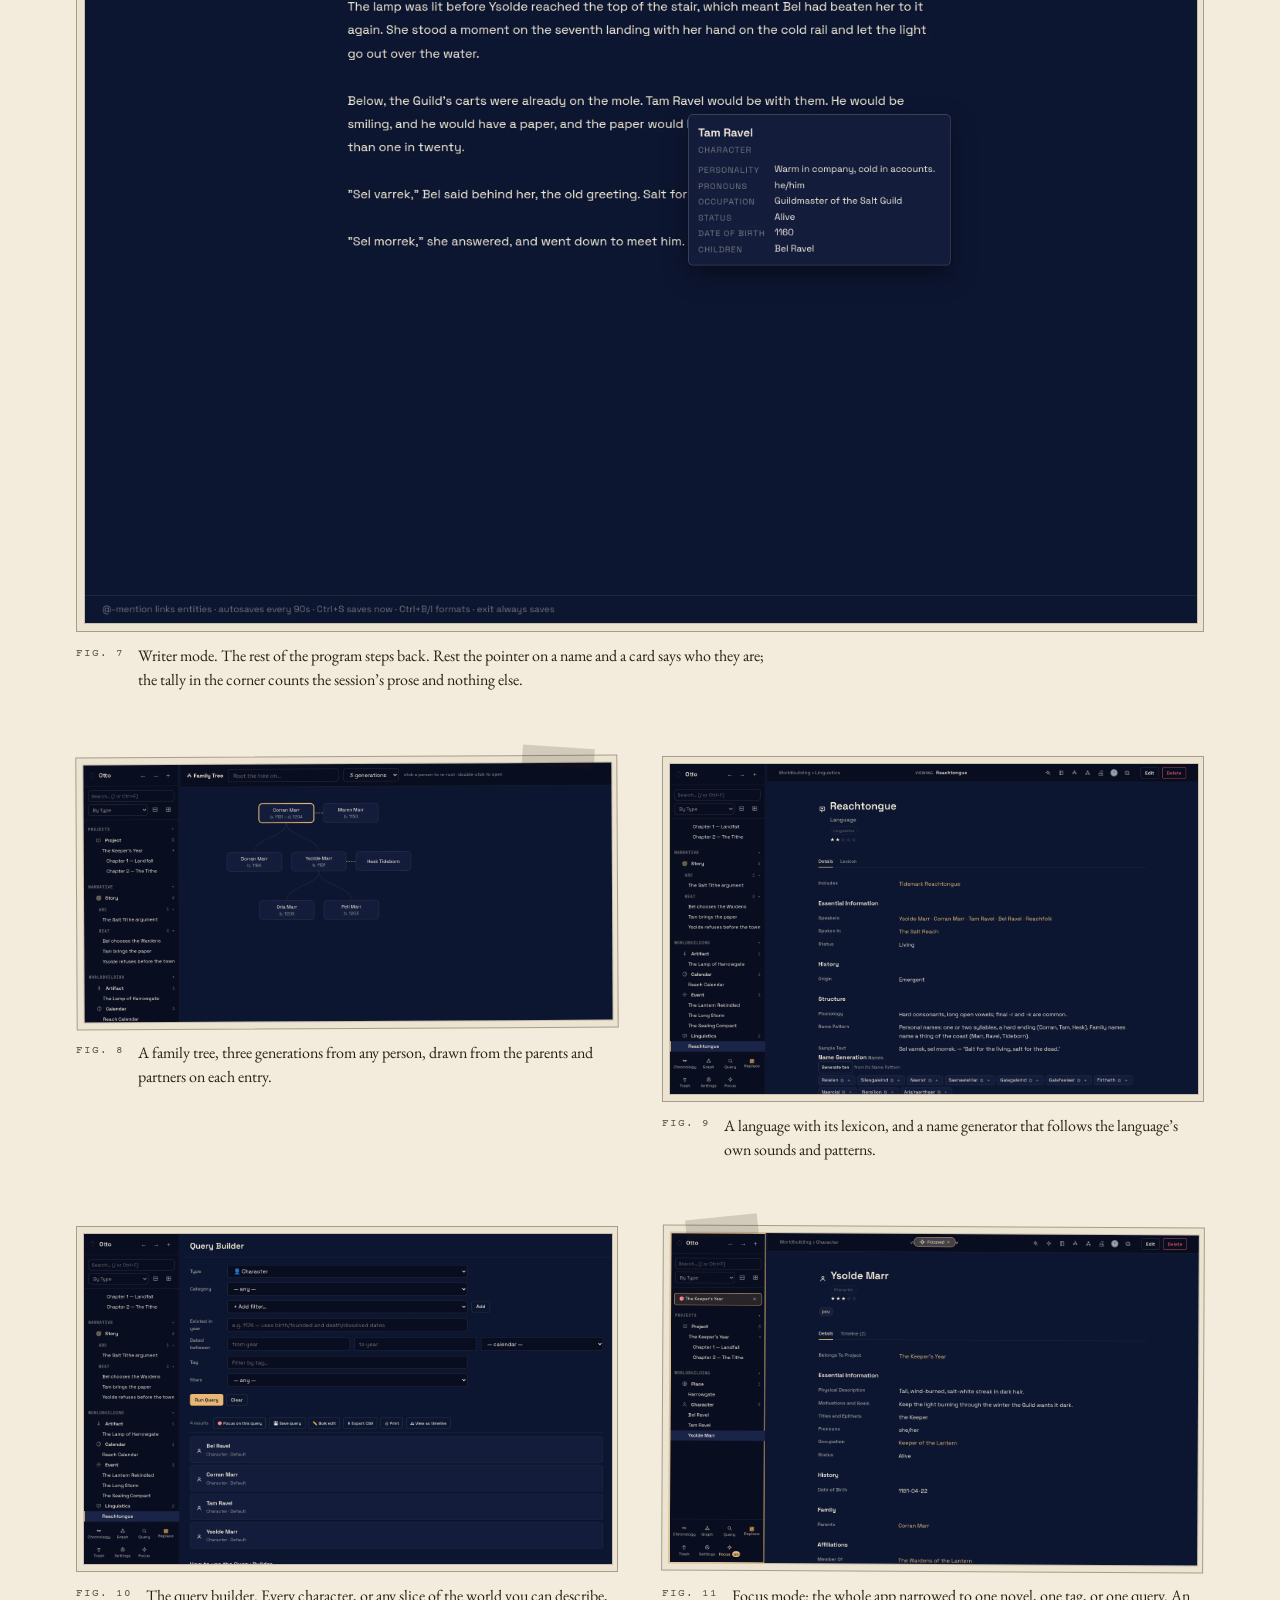
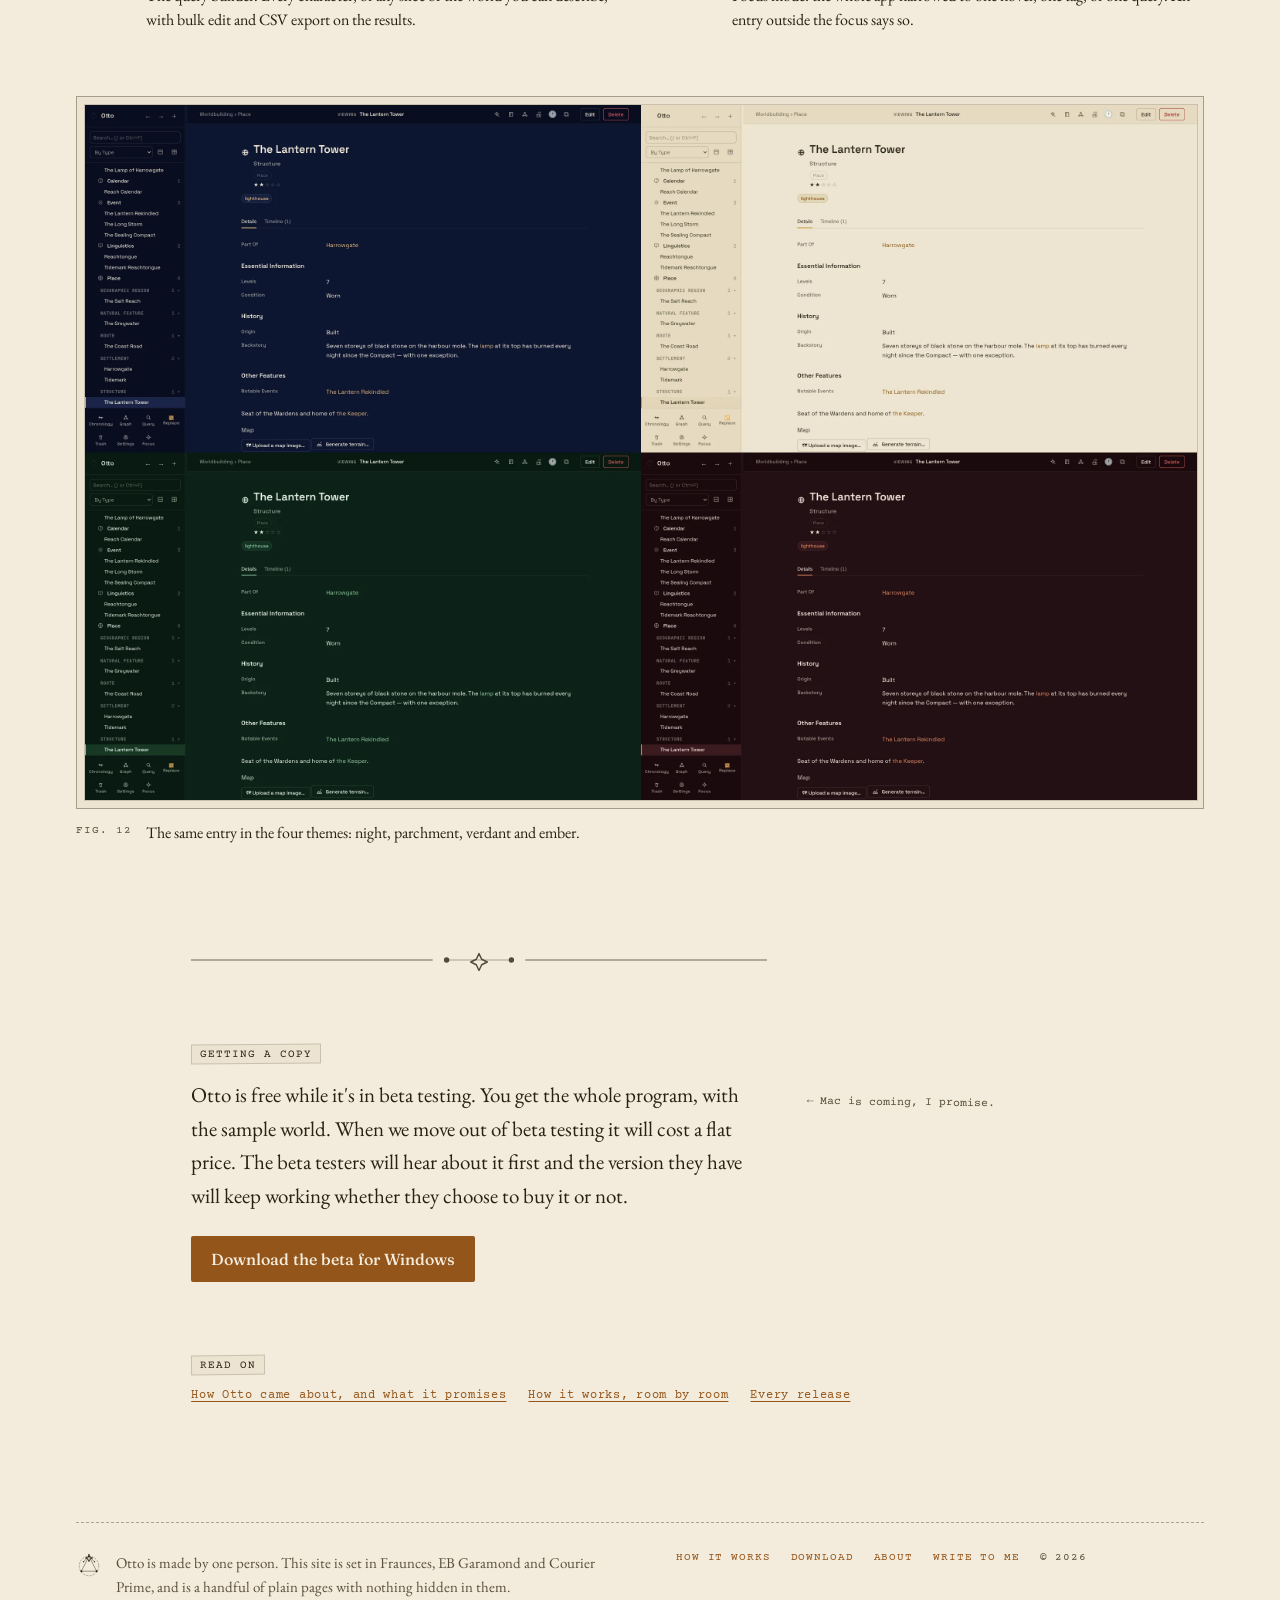
==== commit 7ed42d04: "Home page led by pictures; the letter, promises and features move to About The front page is now the" ====
--- a/index.html
+++ b/index.html
@@ -29,7 +29,6 @@
 </head>
 <body>
 <div class="clip">
-
 <header class="wrap top">
   <div class="masthead">
     <a href="index.html" class="lockup">
@@ -52,7 +51,7 @@
       
         
         
-          <a href="index.html#changes">Changes</a>
+          <a href="changelog.html">Changes</a>
         
       
         
@@ -69,7 +68,6 @@
     </nav>
   </div>
 </header>
-
 
 <section class="rel">
   <img data-art="night" src="assets/night/splash-chart.svg" alt="" style="display:var(--on-night);position:absolute;top:8px;right:-16vw;width:min(48vw,760px);pointer-events:none;opacity:.9">
@@ -82,93 +80,136 @@
         <a href="download.html" class="button">Download the beta for Windows</a>
         <span class="mono">version 0.4.0 beta, beta is free, no account necessary</span>
       </div>
-
-      <div class="label lead-in">A letter from Otto’s maker</div>
-      <div class="letter col" style="--gap:2px">
-        <p class="dear">Dear creator and writer,</p>
-        <div class="row">
-		  <p><b>Otto is software for creating, managing, and using fictional worlds.</b></p>
-		  <p>Let me first tell you how it came to be.</p>
-          <p>I can remember the exact moment when I started creating the universe in my head. I was at a birthday party for my cousin’s kid, and I looked at the mountains behind their house, and I had an idea for a story. That idea came to nothing in the end, but it led to another idea, and another and another, until there were so many that I was remaking the entire world, end to end.</p>
-		  <p>The problem was that universes and worlds are big, and so I needed a place to put everything. First I used text files (not great), then I used Word (worse). Then I tried to make a single PDF with lots of internal links (woof), and from there I transitioned to a maze of Google Drive folders (woof woof). Each time I made a move to a different way of organizing things, I lost big chunks of time.</p>
-		  <aside style="--lift:13px;--tilt:-1.2deg"><span class="arrow">←</span>“final_world_characters_v7_FINAL_test_FINAL.docx”</aside>
-		  <p>So I went looking for some software. There was some cool stuff, but honestly I hated a lot of what I found. The main reason is that basically everything worked on a subscription pricing model, which I and every other sane person hates. Plus a lot of the features just didn’t really work like I wanted them to work, and didn’t really integrate with each other and with the manuscript writing process, which was really important to me.</p>
-		  <aside style="--lift:13px;--tilt:-1.2deg"><span class="arrow">←</span>“$15? Nice. Oh wait you mean 15$ per MONTH”</aside>
-		  <p>That’s why I ended up building Otto. Otto is software for creating, managing, and using fictional worlds, made by someone—me—who is actively doing all those things. I made it first and foremost for <em>me</em>, but I designed it to help anyone create and search parts of their world quickly, and then put those parts to use in sketching storylines and writing manuscripts. And it all happens in a single app on your computer, so you don’t need to use anything else.</p>
-		  <p>It's actually really simple. You make an entry for a thing in your world, like a character, a place, a faction, a language, or a battle. Then you fill in information about that thing, and other entries are created automatically. For example, if you create a character, you can add information like that character's birthplace, their current home, their partner, their children, and so on. As you do all that, Otto creates new entries in your world for all of those things, <em>and</em> they are all linked to each other automatically.</p>
-		  <p>For me the bottleneck was never my imagination; it was always the system for organizing what I thought of. Otto tries to eliminate that bottleneck. The whole idea is to get you creating as fast and efficiently as possible.</p>
-        </div>
-        <div class="row">
-          <p>There are tons of other features that I think are really cool and I'd love to tell you about them, but the easiest way to check them out is to browse this website and watch the demo video. That will give you an idea of what Otto can do, and whether it might be right for you. (And be sure to look at the <a href="#promises">three promises</a> below.)</p>
-        </div>
-        <div class="row">
-          <p>If you have any feedback or questions I'd love to hear about them!</p>
-        </div>
-        <div class="signature">
-          <span class="name">Bryce</span>
-          <span class="label">October 2026</span>
-        </div>
-      </div>
+      <p class="mono gap-32">Below: the actual program, on the sample world it opens with. The words are on the <a href="about.html">About</a> page.</p>
     </div>
   </div>
 </section>
 
 <main class="wrap">
 
-  <section id="pictures" class="gap-112">
-    <div class="inset below-26">
-      <div class="stamp inline" style="--tilt:-0.8deg">What it looks like</div>
-      <h2 class="heading flush">Five pictures of the actual program</h2>
-    </div>
-
-    <figure>
-      <div class="frame thick">
-        <img src="assets/shots/character.webp" alt="A character entry in Otto: fields down the page, each linked name in amber">
-      </div>
-      <figcaption class="under">
-        <span class="label">Fig. 1</span>
-        <span class="caption">An entry for a character. Every name in amber is a link she already had, because the entry on the other end exists. Further down the page: everything else in the world that mentions her, a list nobody typed.</span>
-      </figcaption>
-    </figure>
-
-    <div class="inset gap-64 sections">
-      <figure class="beside">
-        <div class="frame half" style="--tilt:-0.35deg"><span class="tape" style="--tilt:-6deg"></span><span class="tape right" style="--tilt:5deg"></span>
-          <img src="assets/shots/chronology.webp" alt="The chronology: three events of the sample world in order on one axis">
-        </div>
-        <figcaption class="side">
+  <section id="pictures" class="gap-80">
+    <div class="gallery">
+      <figure>
+        <div class="frame thick" style="--tilt:-0.2deg">
+          <img src="assets/shots/character.webp" alt="A character entry in Otto: fields down the page, each linked name in amber">
+        </div>
+        <figcaption class="below">
+          <span class="label">Fig. 1</span>
+          <span class="caption">An entry for a character. Every name in amber is a link, because the entry on the other end exists. Further down the page: everything in the world that mentions her, a list nobody typed.</span>
+        </figcaption>
+      </figure>
+
+      <div class="pair">
+      <figure>
+        <div class="frame" style="--tilt:0.35deg"><span class="tape" style="--tilt:-5deg"></span>
+          <img src="assets/shots/mention.webp" alt="The notes field mid-typing: after an @ the names that match appear">
+        </div>
+        <figcaption class="below">
           <span class="label">Fig. 2</span>
-          <span class="caption">The chronology. Every dated thing in the sample world in order, with where it happened; several calendars can share the one axis.</span>
-        </figcaption>
-      </figure>
-
-      <figure class="beside">
-        <div class="frame half">
+          <span class="caption">Type a name after @ and Otto offers the entry. The link is made as you write.</span>
+        </figcaption>
+      </figure>
+      <figure>
+        <div class="frame" style="--tilt:-0.3deg"><span class="tape right" style="--tilt:5deg"></span>
+          <img src="assets/shots/chronology.webp" alt="The chronology: the sample world’s events in order on one axis">
+        </div>
+        <figcaption class="below">
+          <span class="label">Fig. 3</span>
+          <span class="caption">The chronology. Every dated thing in the world on one axis; several calendars can share it.</span>
+        </figcaption>
+      </figure>
+      </div>
+
+      <div class="pair">
+      <figure>
+        <div class="frame">
+          <img src="assets/shots/calendar.webp" alt="A calendar entry: six months with their lengths, five weekdays, two eras, a festival">
+        </div>
+        <figcaption class="below">
+          <span class="label">Fig. 4</span>
+          <span class="caption">A calendar of your own: months and their lengths, the weekdays, eras, festivals. Every date in the world is written on it.</span>
+        </figcaption>
+      </figure>
+      <figure>
+        <div class="frame" style="--tilt:0.3deg"><span class="tape" style="--tilt:4deg"></span>
+          <img src="assets/shots/project.webp" alt="A novel’s page: its chapters in order, with word counts">
+        </div>
+        <figcaption class="below">
+          <span class="label">Fig. 5</span>
+          <span class="caption">A novel’s page. Chapters are entries too; they sit in order, with word counts, and the notes kept with them.</span>
+        </figcaption>
+      </figure>
+      </div>
+
+      <figure>
+        <div class="frame thick" style="--tilt:0.25deg"><span class="tape far" style="--tilt:-4deg"></span><span class="tape far right" style="--tilt:6deg"></span>
           <img src="assets/shots/map.webp" alt="A generated terrain map with three places pinned, a region and a road drawn on it">
         </div>
-        <figcaption class="side">
-          <span class="label">Fig. 3</span>
-          <span class="caption">A map. This one came out of the terrain generator; the pins are places, the shaded area is a region, the dashed line is the Coast Road. Any of them opens its entry.</span>
-        </figcaption>
-      </figure>
-
-      <figure class="beside top">
-        <div class="frame actual" style="--tilt:0.4deg"><span class="tape" style="--tilt:4deg"></span>
-          <img src="assets/shots/writer.webp" alt="Writer mode at actual size, a hover card open over a character’s name" class="small">
-        </div>
-        <figcaption class="side wider">
-          <span class="label">Fig. 4 · actual size</span>
-          <span class="caption">Writing a chapter. Rest the pointer on a name and a card says who they are, so you needn’t leave the page to check.</span>
-        </figcaption>
-      </figure>
-
-      <figure class="beside">
-        <div class="frame half">
-          <img src="assets/shots/health.webp" alt="World Health listing a duplicate search key, an unwritten beat and two orphaned entries">
-        </div>
-        <figcaption class="side">
-          <span class="label">Fig. 5</span>
-          <span class="caption">World Health on the sample world: a search key two entries share, a story beat not yet written, two entries nothing links to. Each line is a link to the entry.</span>
+        <figcaption class="below">
+          <span class="label">Fig. 6</span>
+          <span class="caption">A map from the terrain generator, with places pinned, a region shaded and a road drawn. A scanned pencil map works the same way, and each pin opens its entry.</span>
+        </figcaption>
+      </figure>
+
+      <figure>
+        <div class="frame thick">
+          <img src="assets/shots/writer-full.webp" alt="Writer mode: a chapter full screen, a hover card open over a character’s name">
+        </div>
+        <figcaption class="below">
+          <span class="label">Fig. 7</span>
+          <span class="caption">Writer mode. The rest of the program steps back. Rest the pointer on a name and a card says who they are; the tally in the corner counts the session’s prose and nothing else.</span>
+        </figcaption>
+      </figure>
+
+      <div class="pair">
+      <figure>
+        <div class="frame" style="--tilt:-0.3deg"><span class="tape right" style="--tilt:4deg"></span>
+          <img src="assets/shots/family-tree.webp" alt="A family tree: three generations of the Marr family" class="tree">
+        </div>
+        <figcaption class="below">
+          <span class="label">Fig. 8</span>
+          <span class="caption">A family tree, three generations from any person, drawn from the parents and partners on each entry.</span>
+        </figcaption>
+      </figure>
+      <figure>
+        <div class="frame">
+          <img src="assets/shots/lexicon.webp" alt="A language entry with its lexicon and a row of generated names">
+        </div>
+        <figcaption class="below">
+          <span class="label">Fig. 9</span>
+          <span class="caption">A language with its lexicon, and a name generator that follows the language’s own sounds and patterns.</span>
+        </figcaption>
+      </figure>
+      </div>
+
+      <div class="pair">
+      <figure>
+        <div class="frame">
+          <img src="assets/shots/query.webp" alt="The query builder listing every character in the sample world">
+        </div>
+        <figcaption class="below">
+          <span class="label">Fig. 10</span>
+          <span class="caption">The query builder. Every character, or any slice of the world you can describe, with bulk edit and CSV export on the results.</span>
+        </figcaption>
+      </figure>
+      <figure>
+        <div class="frame" style="--tilt:0.3deg"><span class="tape" style="--tilt:-6deg"></span>
+          <img src="assets/shots/focus.webp" alt="Focus mode narrowed to one novel, with a banner on an entry outside it">
+        </div>
+        <figcaption class="below">
+          <span class="label">Fig. 11</span>
+          <span class="caption">Focus mode: the whole app narrowed to one novel, one tag, or one query. An entry outside the focus says so.</span>
+        </figcaption>
+      </figure>
+      </div>
+
+      <figure>
+        <div class="frame thick">
+          <img src="assets/shots/themes.webp" alt="The same entry in Otto’s four themes: night, parchment, verdant, ember">
+        </div>
+        <figcaption class="below">
+          <span class="label">Fig. 12</span>
+          <span class="caption">The same entry in the four themes: night, parchment, verdant and ember.</span>
         </figcaption>
       </figure>
     </div>
@@ -179,88 +220,7 @@
     <img src="assets/parch/web-rule-a.svg" alt="" class="on-parch rule">
   </div>
 
-  <section id="promises" class="inset gap-72">
-    <div class="stamp inline" style="--tilt:0.6deg">Otto’s Three Promises</div>
-    <h2 class="heading roomy">I'm absolutely committed to all three of these things.</h2>
-
-    <div class="col" style="--gap:44px">
-      <div class="col">
-        <h3 class="subheading"><span class="num">i.</span>Otto runs on your computer, nowhere else, and doesn’t require an internet connection.</h3>
-        <div class="row">
-          <p>You don't have to make an account, and Otto doesn't send anything to nor interact with a server. It works on a train, a plane, with polychromatic eggs and ham, or with no wifi. Your whole world is a SQLite file<sup class="fn"><a href="#fn1" id="r1">1</a></sup> that you can copy, back up, or move to another computer.</p>
-        </div>
-      </div>
-      <div class="col">
-        <h3 class="subheading"><span class="num">ii.</span>Everything you create is owned by you, in a format that is readable and usable outside of Otto.</h3>
-        <div class="row">
-          <p>All your data is stored on your computer. Whenever you feel like it, you can export everything as plain JSON or a set of Markdown files, which you can then view in Obsidian or some other editor. You can export manuscripts as Word or Markdown files too. Before each update, Otto makes a backup,<sup class="fn"><a href="#fn2" id="r2">2</a></sup> and every entry keeps its own version history, so previous drafts of chapters are still there. Everything gets backed up, and you can do the backups manually whenever you want.</p>
-          <aside style="--shift:4px;--tilt:-0.9deg"><span class="arrow">←</span>Markdown files are really just plain text files with some human-readable formatting. They will never be obsolete.</aside>
-        </div>
-      </div>
-      <div class="col">
-        <h3 class="subheading"><span class="num">iii.</span>What you pay for always works.</h3>
-        <div class="row">
-          <p>If you choose to purchase Otto, you’ll get the full version of the software. You’ll also get access to ongoing updates and new features. Down the road there will be a brand-new version of Otto with even <em>more</em> updates and new features. When that happens, and that will definitely not happen every year (no backdoor subscription model). You’ll then have the option to upgrade to that new version at a discounted price. If you choose not to, the version you have will continue to function just like it always has, and you’ll keep getting critical updates and bug fixes for free. </p>
-          <aside></aside>
-        </div>
-      </div>
-    </div>
-
-    <ol class="footnotes">
-      <li id="fn1"><span class="num">1</span><span class="pretty">SQLite is the database format inside most phones and web browsers. It is open, thoroughly documented, and the Library of Congress lists it among its recommended formats for keeping data. <a href="#r1">↩</a></span></li>
-      <li id="fn2"><span class="num">2</span><span class="pretty">Don’t worry, the auto-backups rotate and old ones get purged.<a href="#r2">↩</a></span></li>
-    </ol>
-  </section>
-
-  <section id="inside" class="gap-120">
-    <div class="contents-head">
-      <h2 class="heading flush">Otto’s features</h2>
-      <span class="label">check out <a href="how-it-works.html">How it works</a> for more</span>
-    </div>
-    <div class="features">
-      <div>
-        <h3><span class="numeral">I</span>The world</h3>
-        <ul>
-          <li>Entries for people, places, factions, languages, calendars, events, artifacts, ideas, and lots of other things</li>
-          <li>Type a name and it becomes a clickable link; every entry lists what links to it</li>
-          <li>You can add your own categories and forms to further customize your universe</li>
-          <li>Family trees, for people and for species and cultures</li>
-          <li>Languages with a lexicon, dialects that inherit, and a name generator that follows each language’s patterns</li>
-          <li>A query builder, with bulk edit on the results</li>
-          <li>CSV import with a template per form, and CSV export back out</li>
-          <li>Focus mode: narrow everything to one book, one tag, or one query</li>
-        </ul>
-      </div>
-      <div>
-        <h3><span class="numeral">II</span>Time and place</h3>
-        <ul>
-          <li>Calendars with their own months and eras</li>
-          <li>Relative dates: “ten years after the Happening”</li>
-          <li>A chronology that draws every calendar on one axis</li>
-          <li>Clickable maps created from your own images, with pins, drawable regions, and routes</li>
-          <li>Era layers, and sub-maps cut from a parent map automatically</li>
-          <li>A terrain generator for new maps</li>
-          <li>World Health report: broken links, orphaned entries, and other issues</li>
-          <li>Four color themes: night, parchment, verdant, ember</li>
-        </ul>
-      </div>
-      <div>
-        <h3><span class="numeral">III</span>The book</h3>
-        <ul>
-          <li>A full-screen Writer mode with a word tally for the session</li>
-		  <li>Custom writing goals at the day, week, and month levels</li>
-          <li>Author notes in your manuscript that export as highlights and don't count toward your word count</li>
-          <li>Export to Word with real headings, or to Markdown</li>
-          <li>Two windows open at once, with the chapter in one and the world in the other</li>
-          <li>Rest the cursor on a name while writing and a card says who it is</li>
-          <li>Version history on every entry, rotating backups, and JSON and Markdown export</li>
-          <li>A sample world on first launch to show you how it works</li>
-        </ul>
-      </div>
-    </div>
-  </section>
-
-  <section id="get" class="inset gap-112">
+  <section id="get" class="inset gap-72">
     <div class="stamp inline" style="--tilt:-0.4deg">Getting a copy</div>
     <div class="row">
       <div class="col-narrow">
@@ -273,33 +233,13 @@
     </div>
   </section>
 
-  <section id="changes" class="inset gap-112 end-120">
-    <div class="stamp inline" style="--tilt:0.9deg">Lately</div>
-    <h2 class="heading">From the changelog</h2>
-    <div class="releases">
-        <div class="release">
-          <div class="when">
-            <span>on the way</span>
-            <span class="muted">26 Oct 2026</span>
-          </div>
-          <ul><li><span class="dash">–</span><span class="pretty">Writing in two windows: Ctrl-click a chapter and it opens in writer mode in a second window; the world stays in the first.</span></li><li><span class="dash">–</span><span class="pretty">Rest the pointer on a name while writing and a card shows who it is.</span></li><li><span class="dash">–</span><span class="pretty">CSV import rebuilt for the current forms, with a template per form and a Belongs-to-project column; export query results back to CSV.</span></li></ul>
-        </div>
-        <div class="release">
-          <div class="when">
-            <span>0.3.1</span>
-            <span class="muted">29 Sep 2026</span>
-          </div>
-          <ul><li><span class="dash">–</span><span class="pretty">Nine new launch illustrations; the toolbar names the entry you’re on.</span></li><li><span class="dash">–</span><span class="pretty">Notes kept with a project are listed under their book in the sidebar.</span></li><li><span class="dash">–</span><span class="pretty">Foundational Lore on every Place, Artifact and Concept form.</span></li></ul>
-        </div>
-        <div class="release">
-          <div class="when">
-            <span>0.3.0</span>
-            <span class="muted">17 Sep 2026</span>
-          </div>
-          <ul><li><span class="dash">–</span><span class="pretty">Project is one form: the kind of unit (series, novel, chapter, scene) is its category.</span></li><li><span class="dash">–</span><span class="pretty">Story arcs and beats, with Realized In linking a beat to the chapter that carries it.</span></li><li><span class="dash">–</span><span class="pretty">Notes kept with a chapter, listed under it.</span></li></ul>
-        </div>
-    </div>
-    <p class="mono" style="margin:18px 0 0"><a href="changelog.html">Every release, back to the first</a>.</p>
+  <section class="inset gap-72 end-120">
+    <div class="stamp inline" style="--tilt:-0.6deg">Read on</div>
+    <div class="jump">
+      <a href="about.html">How Otto came about, and what it promises</a>
+      <a href="how-it-works.html">How it works, room by room</a>
+      <a href="changelog.html">Every release</a>
+    </div>
   </section>
 </main>
 
--- a/site.css
+++ b/site.css
@@ -52,6 +52,7 @@
 .kicker{margin-bottom:22px}                       /* the label above the title */
 .lead-in{margin-top:64px;margin-bottom:18px}      /* the label that opens the letter */
 .mono{font-family:var(--mono);font-size:11.5px;color:var(--ink2)}
+p.mono{margin:0}
 .muted{color:var(--ink2)}
 .title{margin:0;max-width:clamp(17rem,50vw,19em);font-family:var(--display);font-weight:500;font-size:clamp(26px,2.6vw,35px);line-height:1.22;letter-spacing:-0.005em;text-wrap:pretty}
 .title.narrow{max-width:clamp(17rem,50vw,18em);margin-bottom:36px}
@@ -118,6 +119,13 @@
 figcaption.inline{display:flex;gap:14px}
 figcaption.inline .label{padding-top:3px;flex:none}
 .caption{font-family:var(--body);font-size:16px;line-height:1.5;text-wrap:pretty}
+.gallery{display:flex;flex-direction:column;gap:64px}            /* the picture-led home page */
+.gallery figure{margin:0;min-width:0}
+.pair{display:grid;grid-template-columns:repeat(2,minmax(0,1fr));gap:44px}
+@media (max-width:760px){.pair{grid-template-columns:1fr;gap:56px}}
+.frame img.tree{aspect-ratio:2880/1400}
+figcaption.below{display:flex;gap:14px;margin-top:12px;max-width:44rem}
+figcaption.below .label{padding-top:3px;flex:none}
 .rule{width:min(36rem,100%);height:auto;opacity:.8}
 .rule.faint{opacity:.75}
 .splash{position:absolute;pointer-events:none}
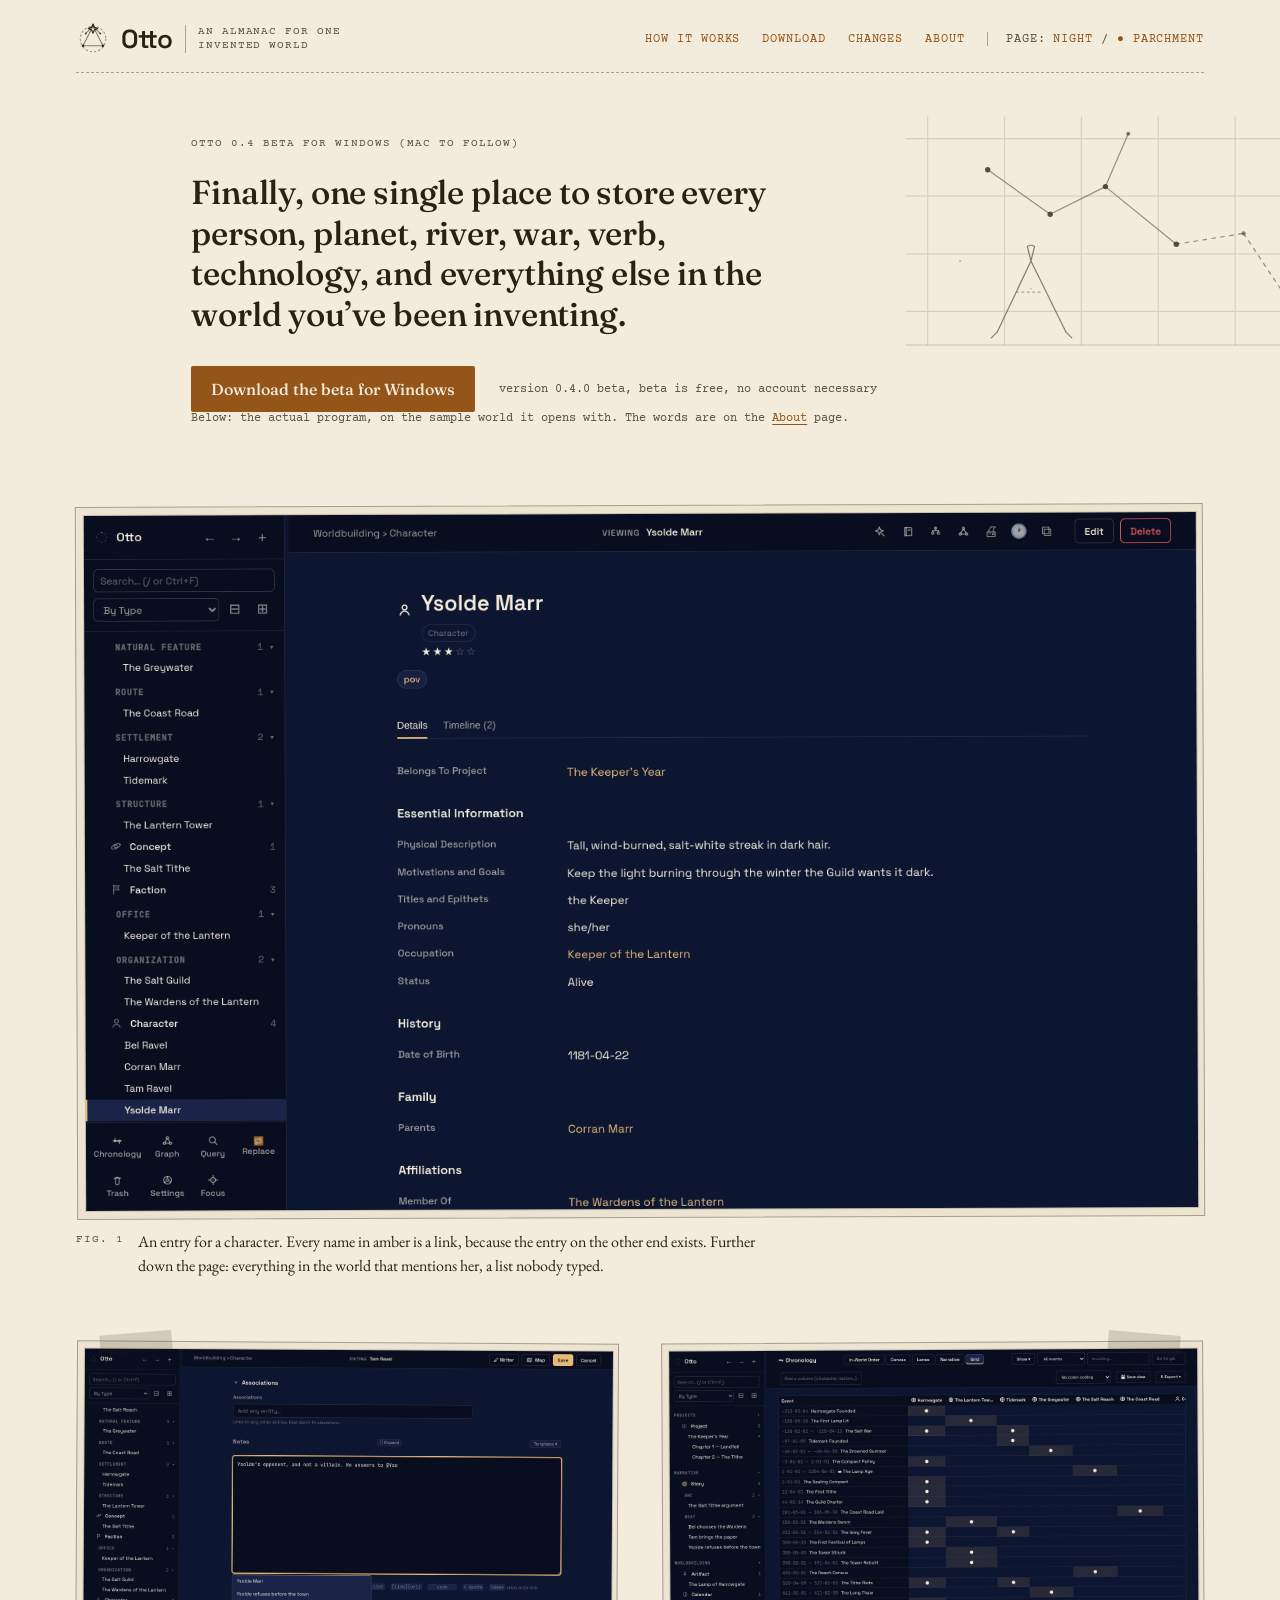
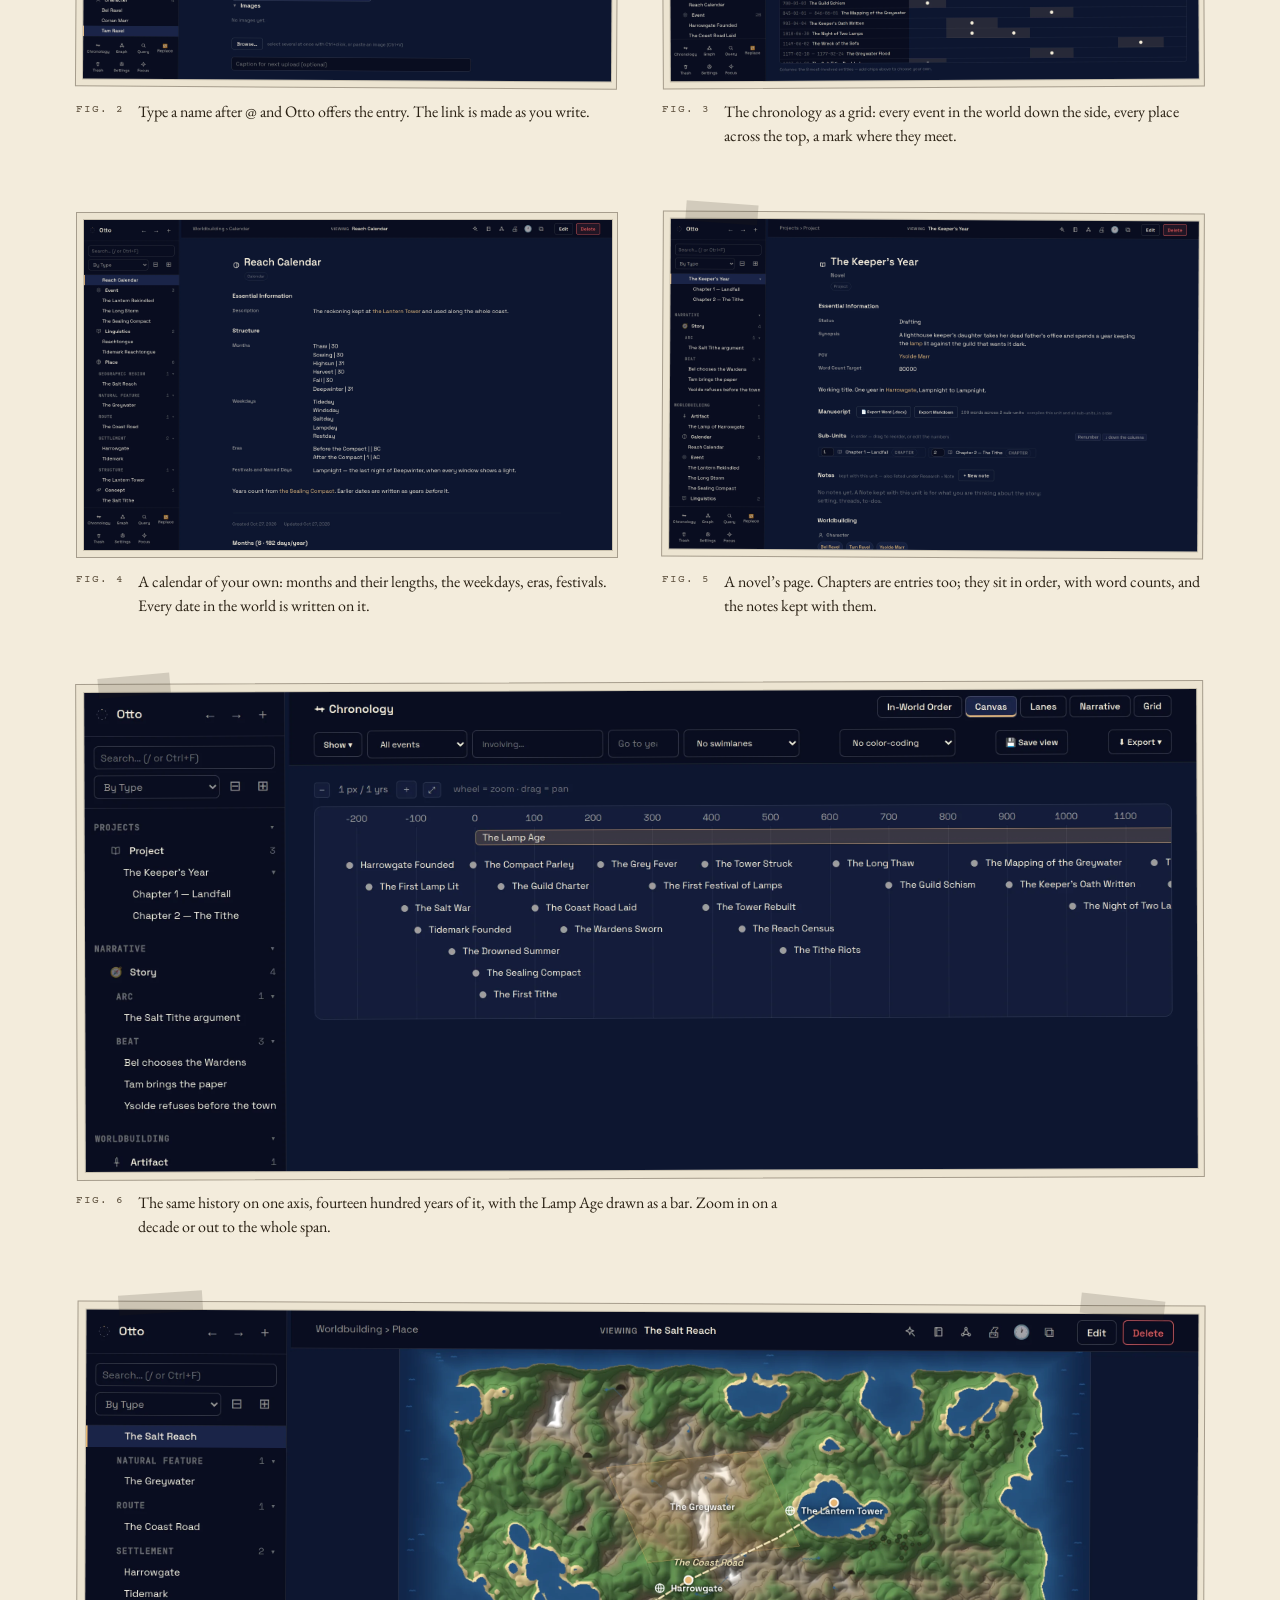
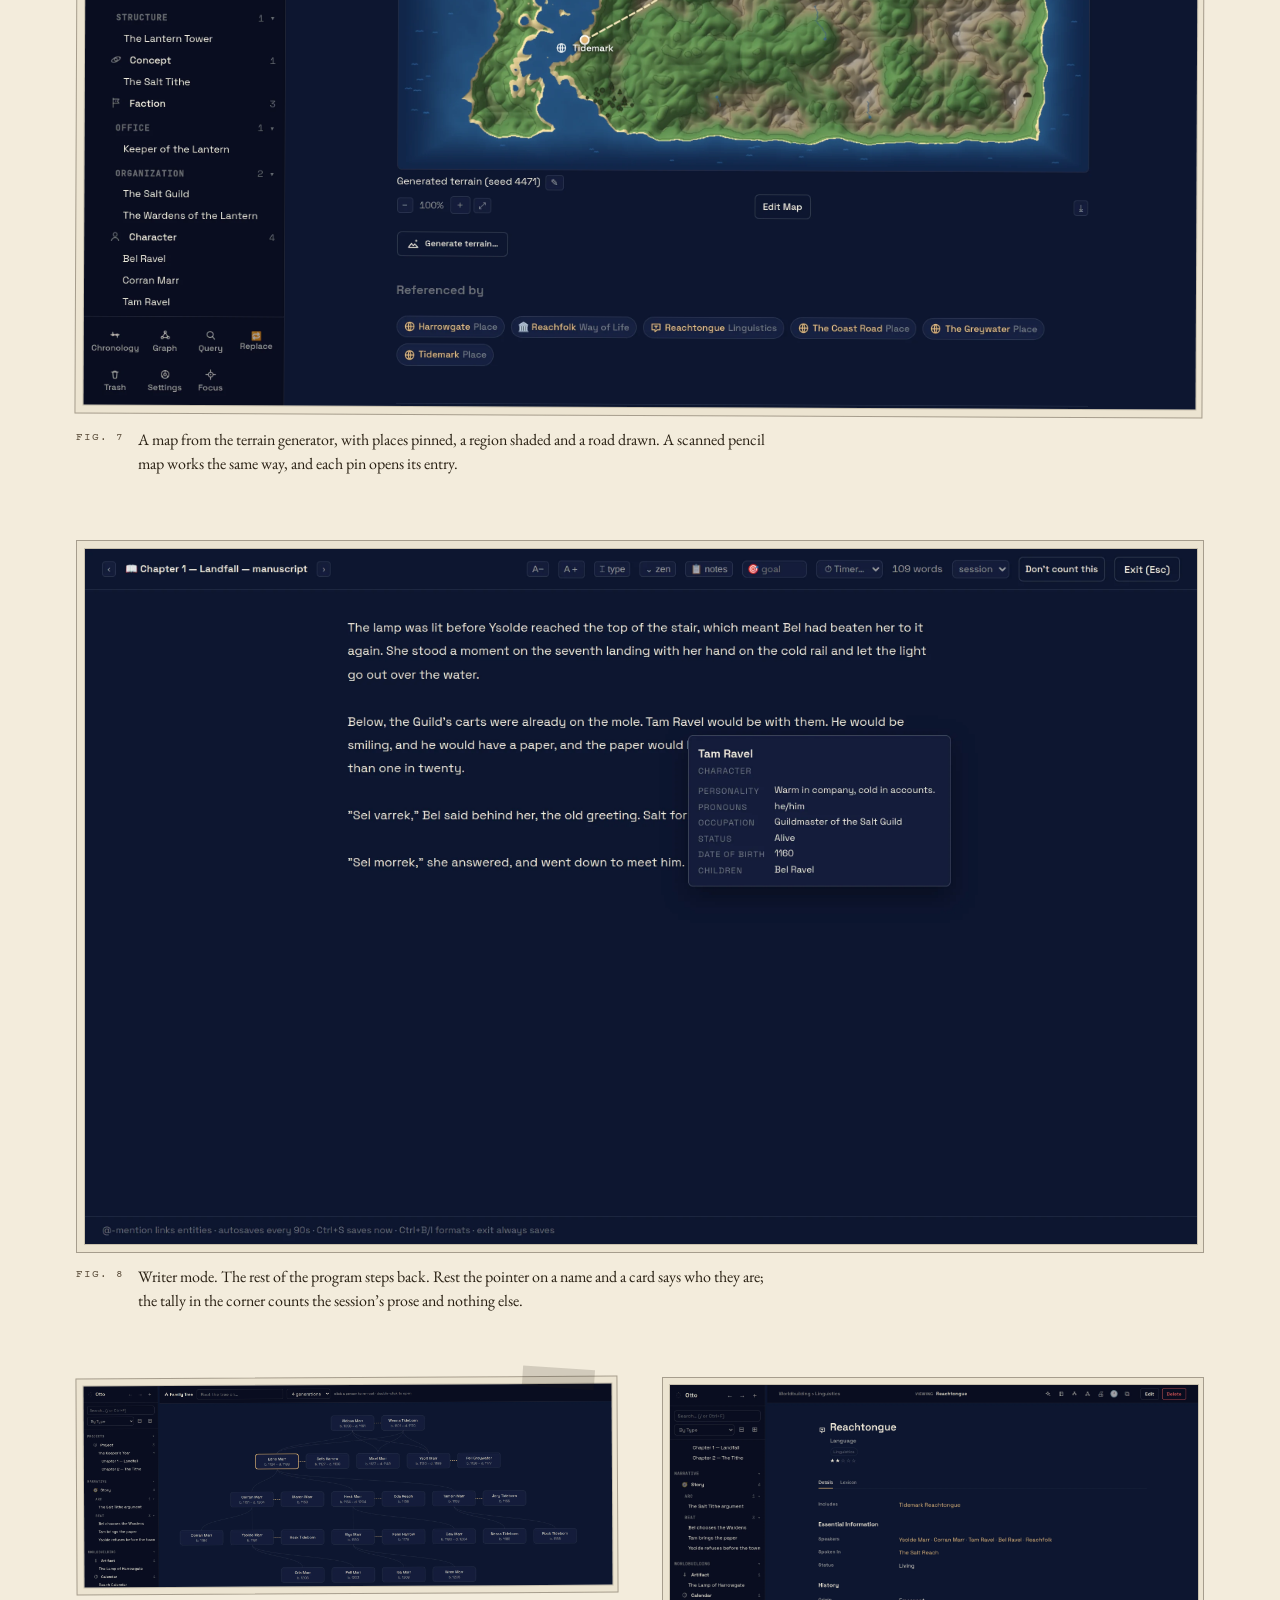
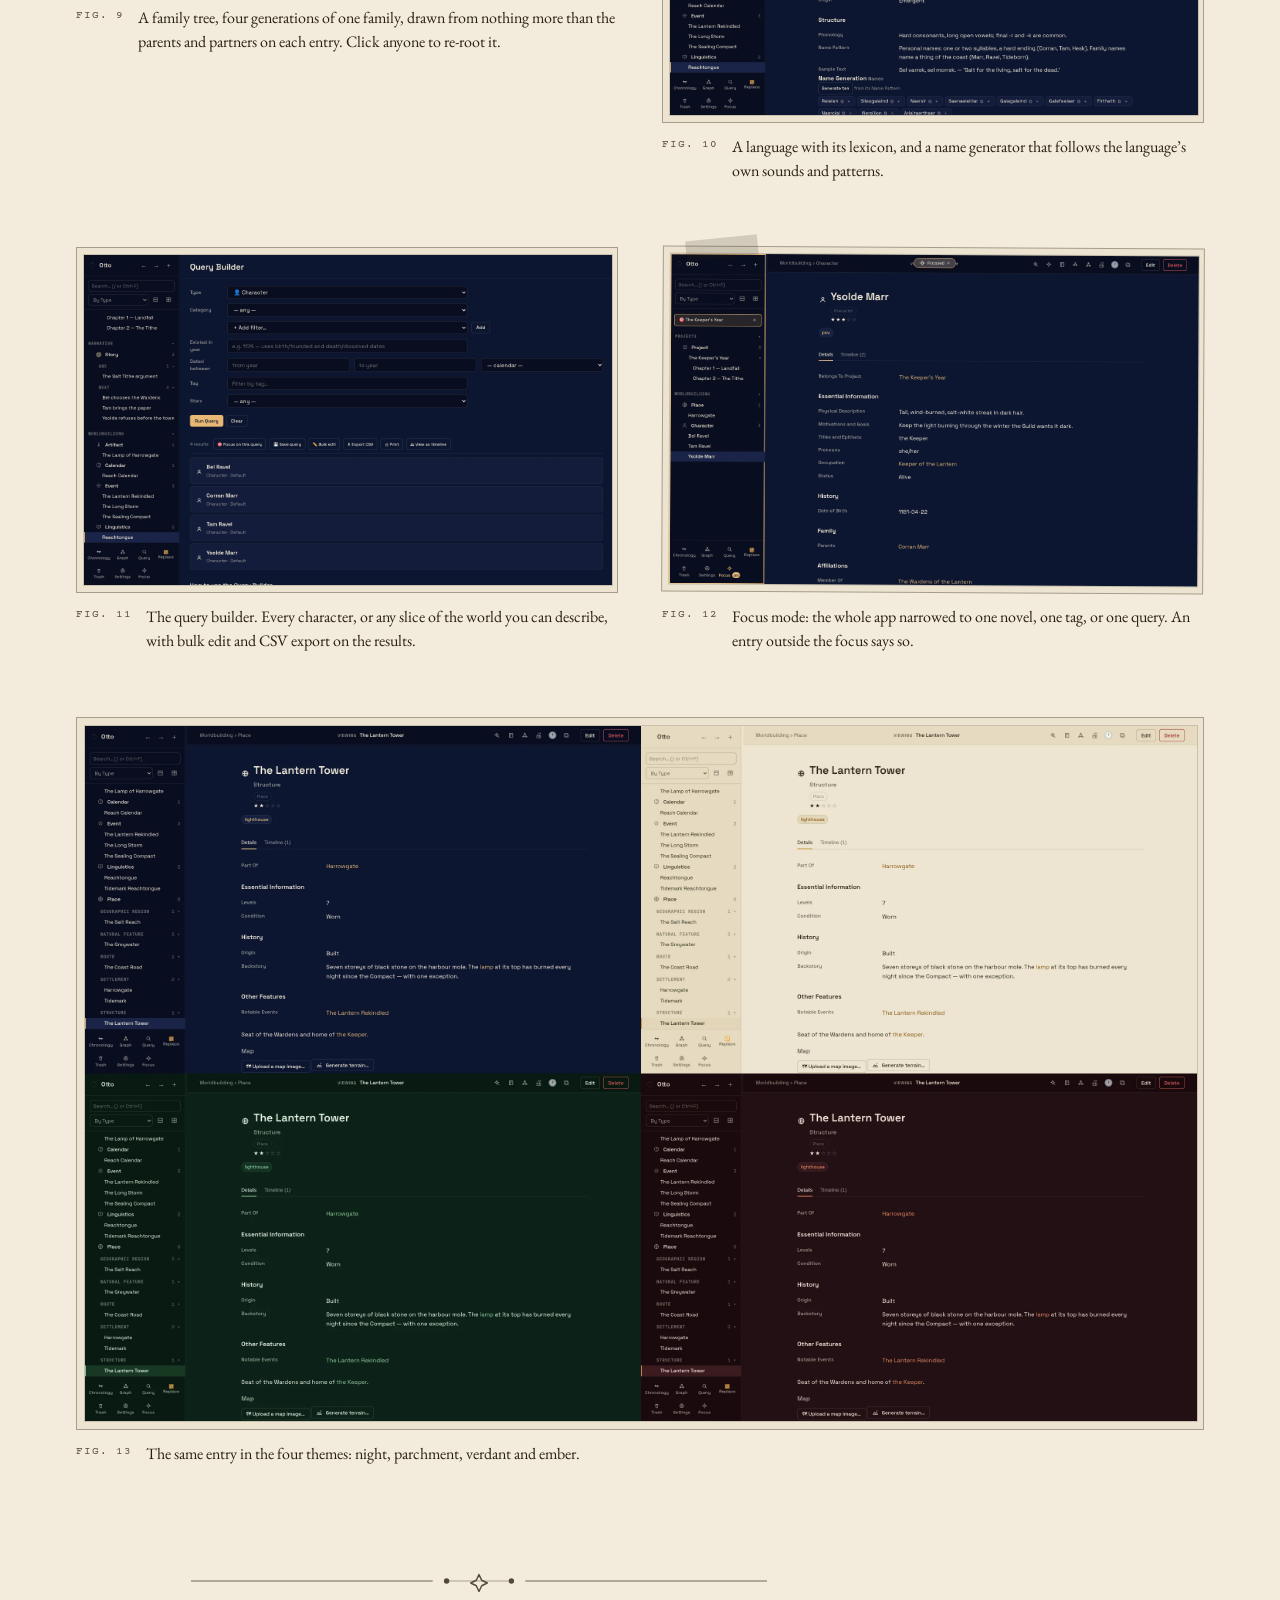
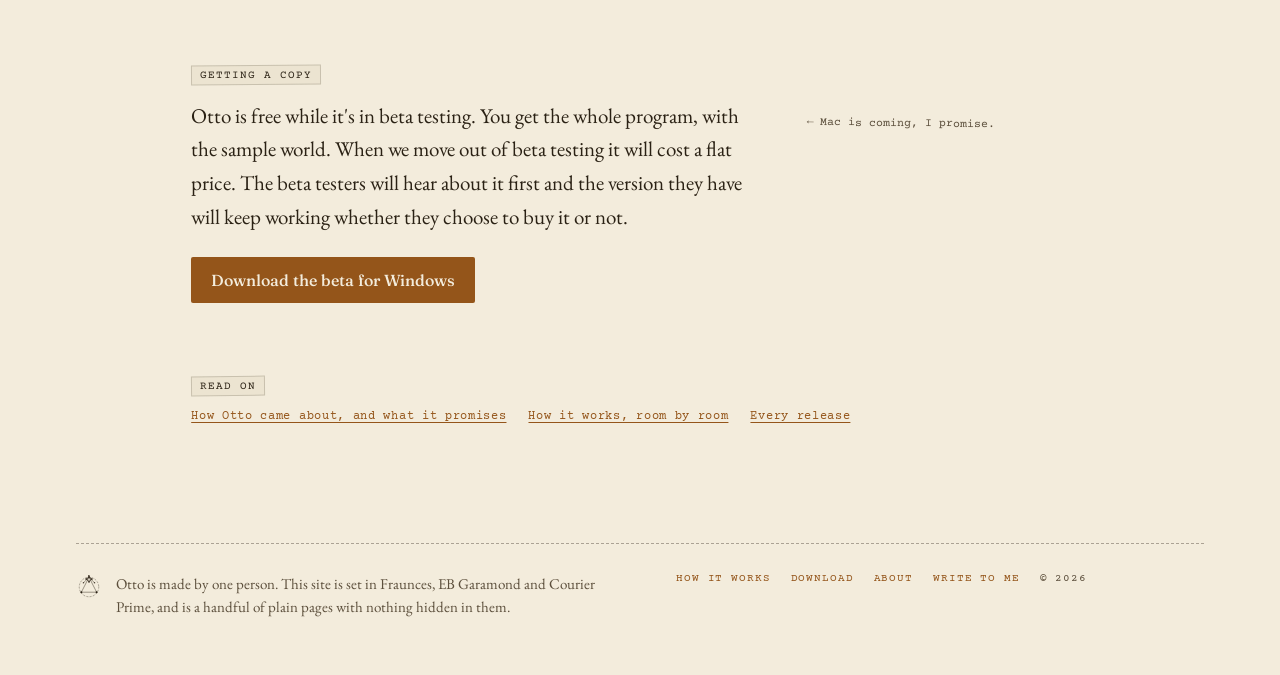
==== commit 98de35de: "Fuller pictures: a four-generation family tree and a fourteen-century history The screenshot world (" ====
--- a/index.html
+++ b/index.html
@@ -111,11 +111,11 @@
       </figure>
       <figure>
         <div class="frame" style="--tilt:-0.3deg"><span class="tape right" style="--tilt:5deg"></span>
-          <img src="assets/shots/chronology.webp" alt="The chronology: the sample world’s events in order on one axis">
+          <img src="assets/shots/chronology-grid.webp" alt="The chronology as a grid: twenty-eight events down the side, every place across the top">
         </div>
         <figcaption class="below">
           <span class="label">Fig. 3</span>
-          <span class="caption">The chronology. Every dated thing in the world on one axis; several calendars can share it.</span>
+          <span class="caption">The chronology as a grid: every event in the world down the side, every place across the top, a mark where they meet.</span>
         </figcaption>
       </figure>
       </div>
@@ -142,11 +142,21 @@
       </div>
 
       <figure>
+        <div class="frame thick" style="--tilt:-0.2deg"><span class="tape" style="--tilt:-5deg"></span>
+          <img src="assets/shots/chronology-canvas.webp" alt="The chronology drawn on one axis: fourteen hundred years of the sample world’s history, with an era as a bar" class="wide">
+        </div>
+        <figcaption class="below">
+          <span class="label">Fig. 6</span>
+          <span class="caption">The same history on one axis, fourteen hundred years of it, with the Lamp Age drawn as a bar. Zoom in on a decade or out to the whole span.</span>
+        </figcaption>
+      </figure>
+
+      <figure>
         <div class="frame thick" style="--tilt:0.25deg"><span class="tape far" style="--tilt:-4deg"></span><span class="tape far right" style="--tilt:6deg"></span>
           <img src="assets/shots/map.webp" alt="A generated terrain map with three places pinned, a region and a road drawn on it">
         </div>
         <figcaption class="below">
-          <span class="label">Fig. 6</span>
+          <span class="label">Fig. 7</span>
           <span class="caption">A map from the terrain generator, with places pinned, a region shaded and a road drawn. A scanned pencil map works the same way, and each pin opens its entry.</span>
         </figcaption>
       </figure>
@@ -156,7 +166,7 @@
           <img src="assets/shots/writer-full.webp" alt="Writer mode: a chapter full screen, a hover card open over a character’s name">
         </div>
         <figcaption class="below">
-          <span class="label">Fig. 7</span>
+          <span class="label">Fig. 8</span>
           <span class="caption">Writer mode. The rest of the program steps back. Rest the pointer on a name and a card says who they are; the tally in the corner counts the session’s prose and nothing else.</span>
         </figcaption>
       </figure>
@@ -167,8 +177,8 @@
           <img src="assets/shots/family-tree.webp" alt="A family tree: three generations of the Marr family" class="tree">
         </div>
         <figcaption class="below">
-          <span class="label">Fig. 8</span>
-          <span class="caption">A family tree, three generations from any person, drawn from the parents and partners on each entry.</span>
+          <span class="label">Fig. 9</span>
+          <span class="caption">A family tree, four generations of one family, drawn from nothing more than the parents and partners on each entry. Click anyone to re-root it.</span>
         </figcaption>
       </figure>
       <figure>
@@ -176,7 +186,7 @@
           <img src="assets/shots/lexicon.webp" alt="A language entry with its lexicon and a row of generated names">
         </div>
         <figcaption class="below">
-          <span class="label">Fig. 9</span>
+          <span class="label">Fig. 10</span>
           <span class="caption">A language with its lexicon, and a name generator that follows the language’s own sounds and patterns.</span>
         </figcaption>
       </figure>
@@ -188,7 +198,7 @@
           <img src="assets/shots/query.webp" alt="The query builder listing every character in the sample world">
         </div>
         <figcaption class="below">
-          <span class="label">Fig. 10</span>
+          <span class="label">Fig. 11</span>
           <span class="caption">The query builder. Every character, or any slice of the world you can describe, with bulk edit and CSV export on the results.</span>
         </figcaption>
       </figure>
@@ -197,7 +207,7 @@
           <img src="assets/shots/focus.webp" alt="Focus mode narrowed to one novel, with a banner on an entry outside it">
         </div>
         <figcaption class="below">
-          <span class="label">Fig. 11</span>
+          <span class="label">Fig. 12</span>
           <span class="caption">Focus mode: the whole app narrowed to one novel, one tag, or one query. An entry outside the focus says so.</span>
         </figcaption>
       </figure>
@@ -208,7 +218,7 @@
           <img src="assets/shots/themes.webp" alt="The same entry in Otto’s four themes: night, parchment, verdant, ember">
         </div>
         <figcaption class="below">
-          <span class="label">Fig. 12</span>
+          <span class="label">Fig. 13</span>
           <span class="caption">The same entry in the four themes: night, parchment, verdant and ember.</span>
         </figcaption>
       </figure>
@@ -262,5 +272,6 @@
 </footer>
 
 </div>
+<script src="site.js"></script>
 </body>
 </html>
--- a/site.css
+++ b/site.css
@@ -123,7 +123,8 @@
 .gallery figure{margin:0;min-width:0}
 .pair{display:grid;grid-template-columns:repeat(2,minmax(0,1fr));gap:44px}
 @media (max-width:760px){.pair{grid-template-columns:1fr;gap:56px}}
-.frame img.tree{aspect-ratio:2880/1400}
+.frame img.tree{aspect-ratio:3680/1400}
+.frame img.wide{aspect-ratio:2880/1240}
 figcaption.below{display:flex;gap:14px;margin-top:12px;max-width:44rem}
 figcaption.below .label{padding-top:3px;flex:none}
 .rule{width:min(36rem,100%);height:auto;opacity:.8}
@@ -162,3 +163,22 @@
 .gap-88{margin-top:88px}.gap-96{margin-top:96px}.gap-104{margin-top:104px}.gap-112{margin-top:112px}.gap-120{margin-top:120px}
 .end-96{margin-bottom:96px}.end-112{margin-bottom:112px}.end-120{margin-bottom:120px}
 .below-26{margin-bottom:26px}.below-36{margin-bottom:36px}
+
+/* ---- the lightbox: a framed picture, clicked ------------------------- */
+.frame img{cursor:zoom-in}
+.frame img:focus-visible{outline:2px solid var(--acc);outline-offset:3px}
+.lightbox{position:fixed;inset:0;z-index:50;display:flex;align-items:center;justify-content:center;gap:18px;padding:56px clamp(16px,4vw,48px);box-sizing:border-box;background:color-mix(in srgb,var(--bg) 94%,transparent)}
+.lightbox[hidden]{display:none}
+.lightbox figure{margin:0;max-width:min(1600px,100%);max-height:100%;display:flex;flex-direction:column;align-items:center;gap:12px;min-width:0}
+.lightbox img{display:block;max-width:100%;max-height:calc(100vh - 160px);width:auto;height:auto;border:1px solid var(--rule2);padding:6px;background:var(--bg2);box-sizing:border-box}
+.lightbox figcaption{font-family:var(--mono);font-size:11.5px;line-height:1.6;color:var(--ink2);max-width:44rem;text-align:center;text-wrap:pretty}
+.lightbox button{all:unset;cursor:pointer;color:var(--acc);font-family:var(--mono);font-size:12px;letter-spacing:.08em;text-transform:uppercase;padding:8px 10px}
+.lightbox button:hover{color:var(--ink)}
+.lightbox button:focus-visible{outline:2px solid var(--acc);outline-offset:2px}
+.lightbox .lightbox-close{position:absolute;white-space:nowrap;top:16px;right:clamp(16px,4vw,48px)}
+.lightbox .lightbox-prev,.lightbox .lightbox-next{flex:none;font-size:22px}
+@media (max-width:760px){
+  .lightbox{padding:56px 8px 16px;gap:4px}
+  .lightbox .lightbox-prev,.lightbox .lightbox-next{font-size:18px;padding:8px 4px}
+  .lightbox img{max-height:calc(100vh - 140px)}
+}
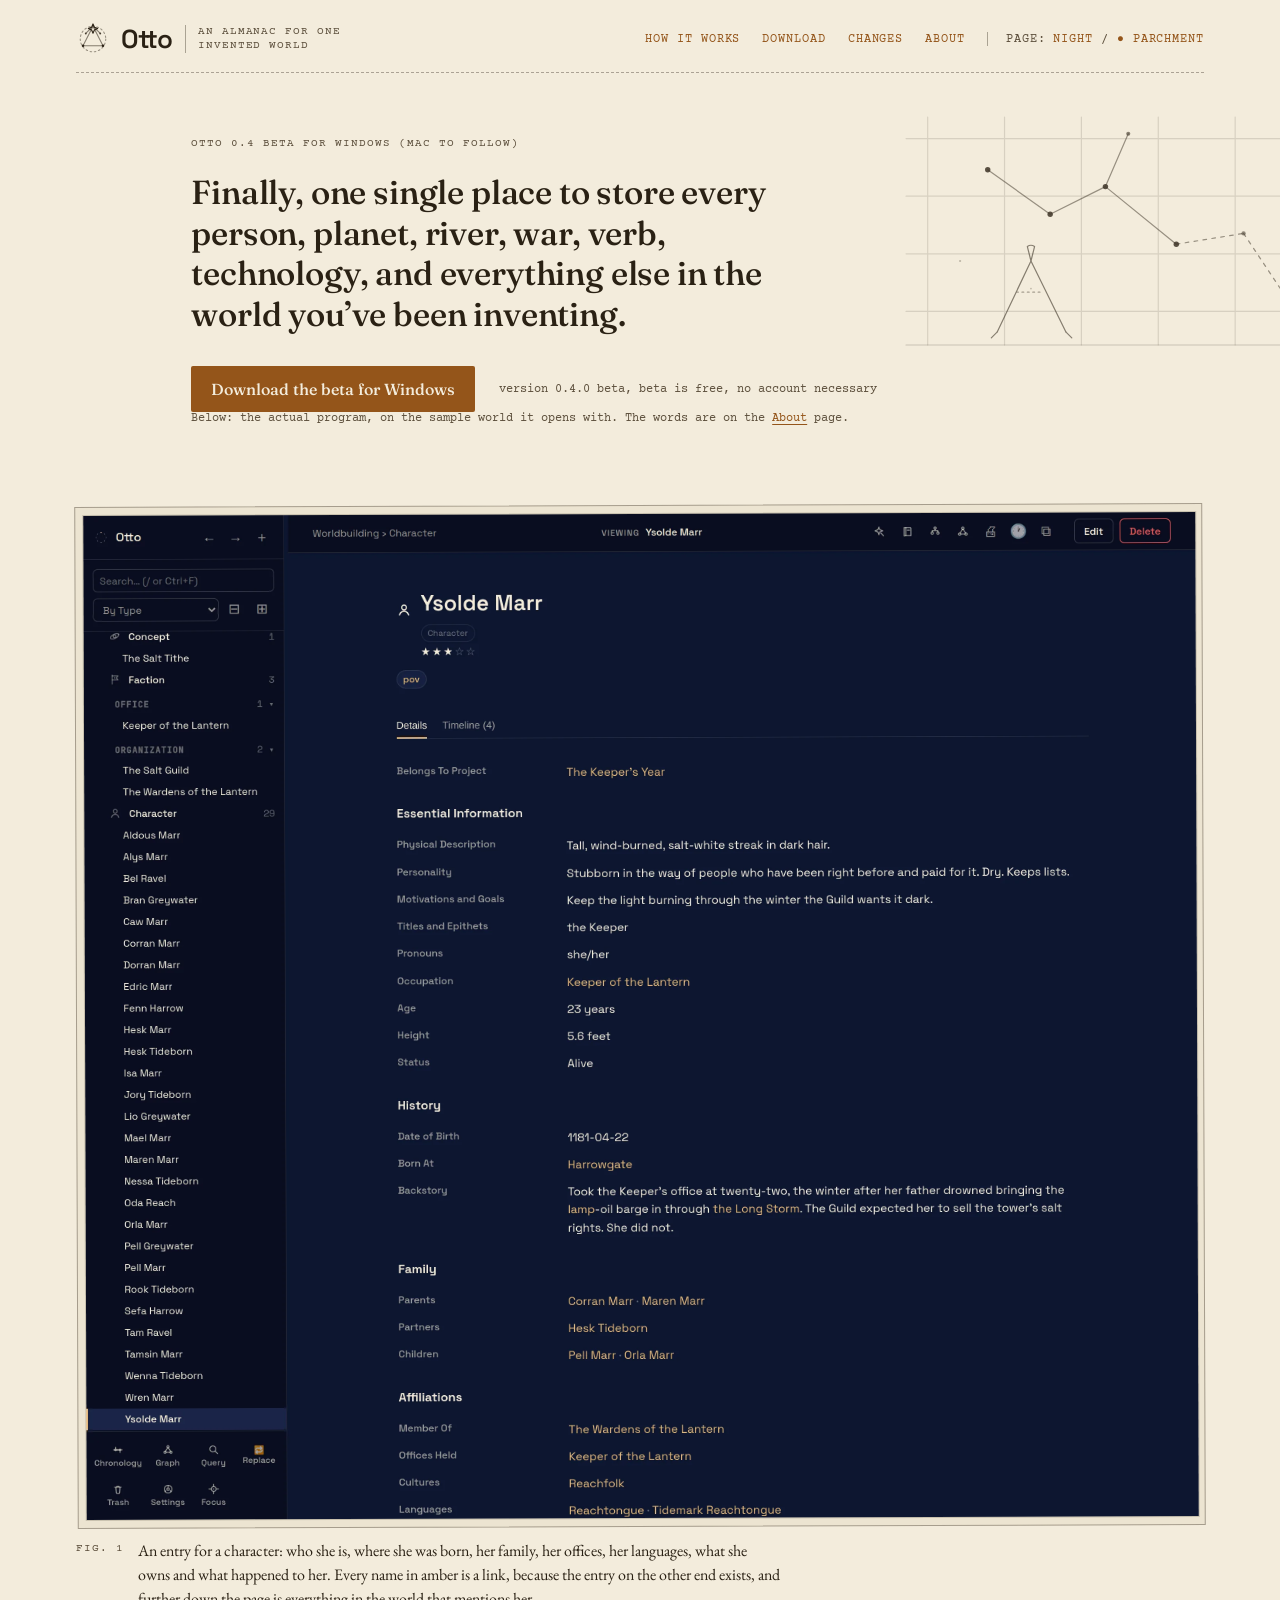
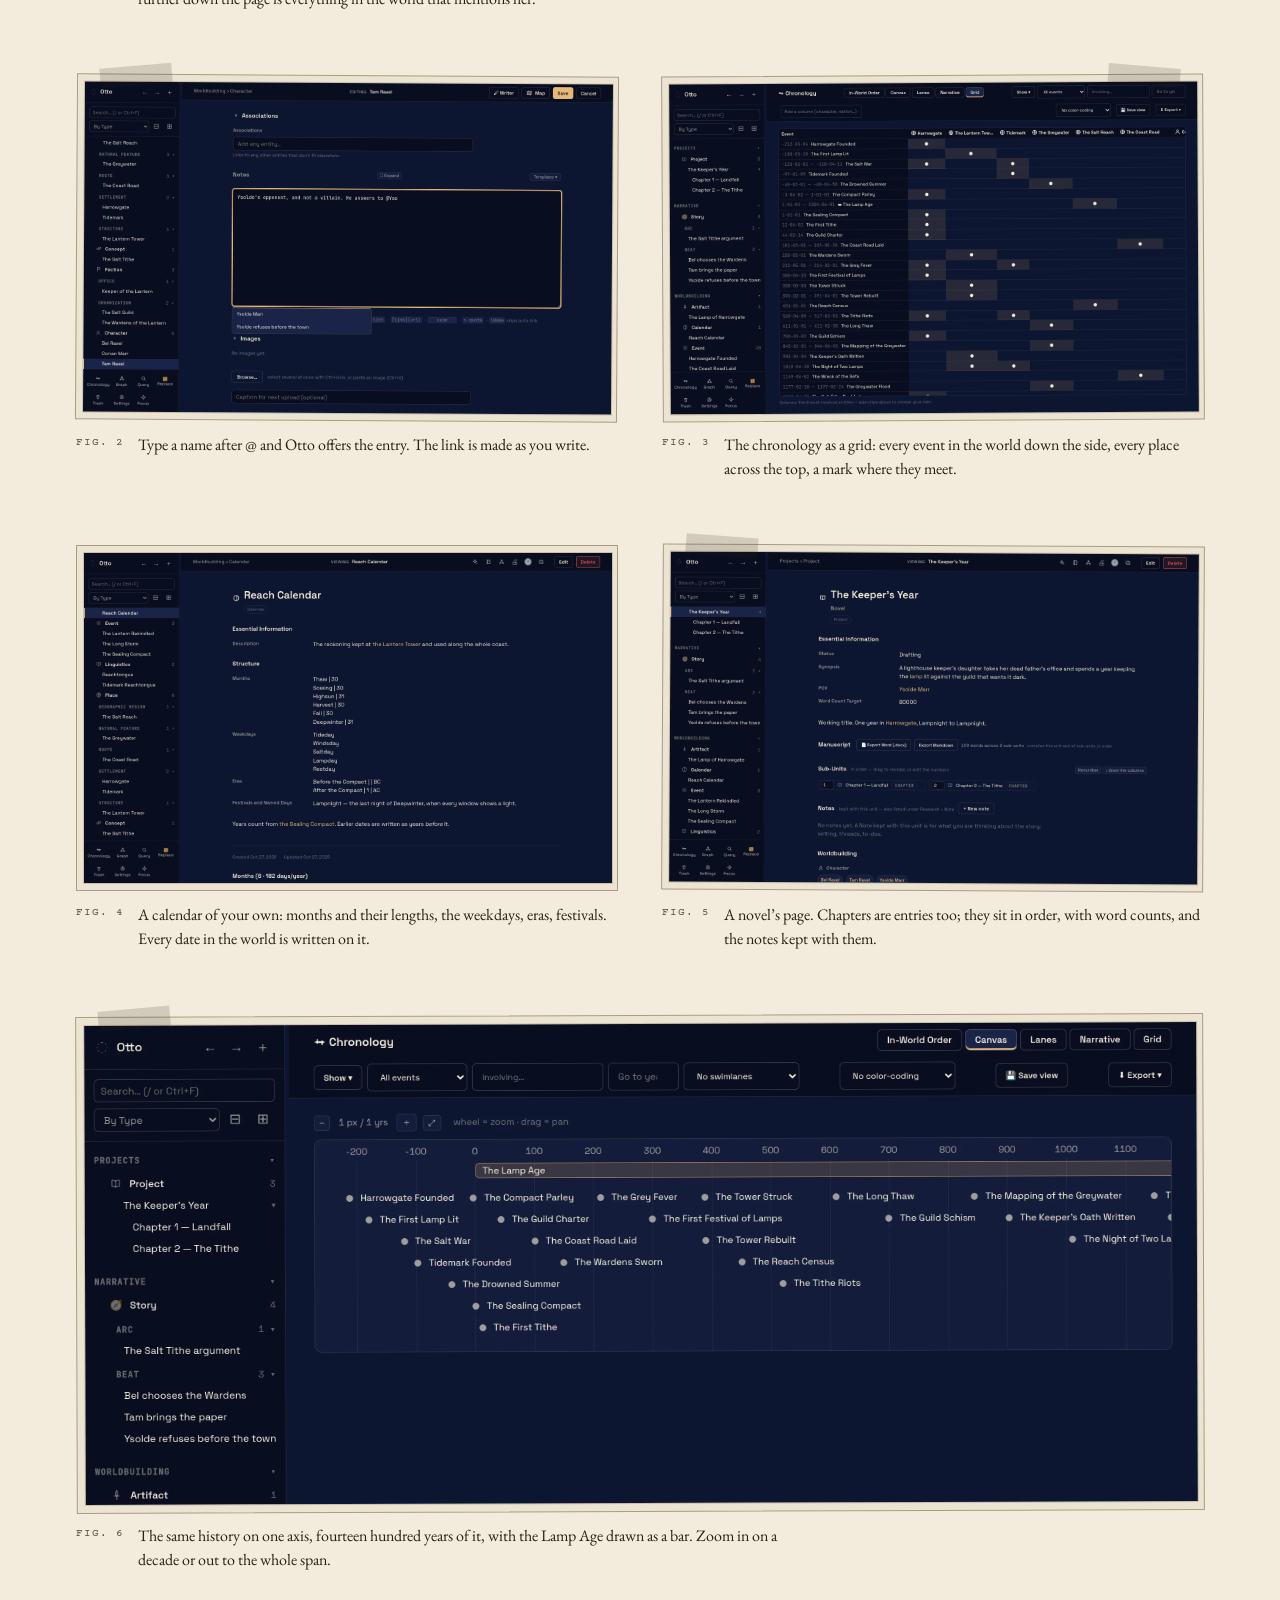
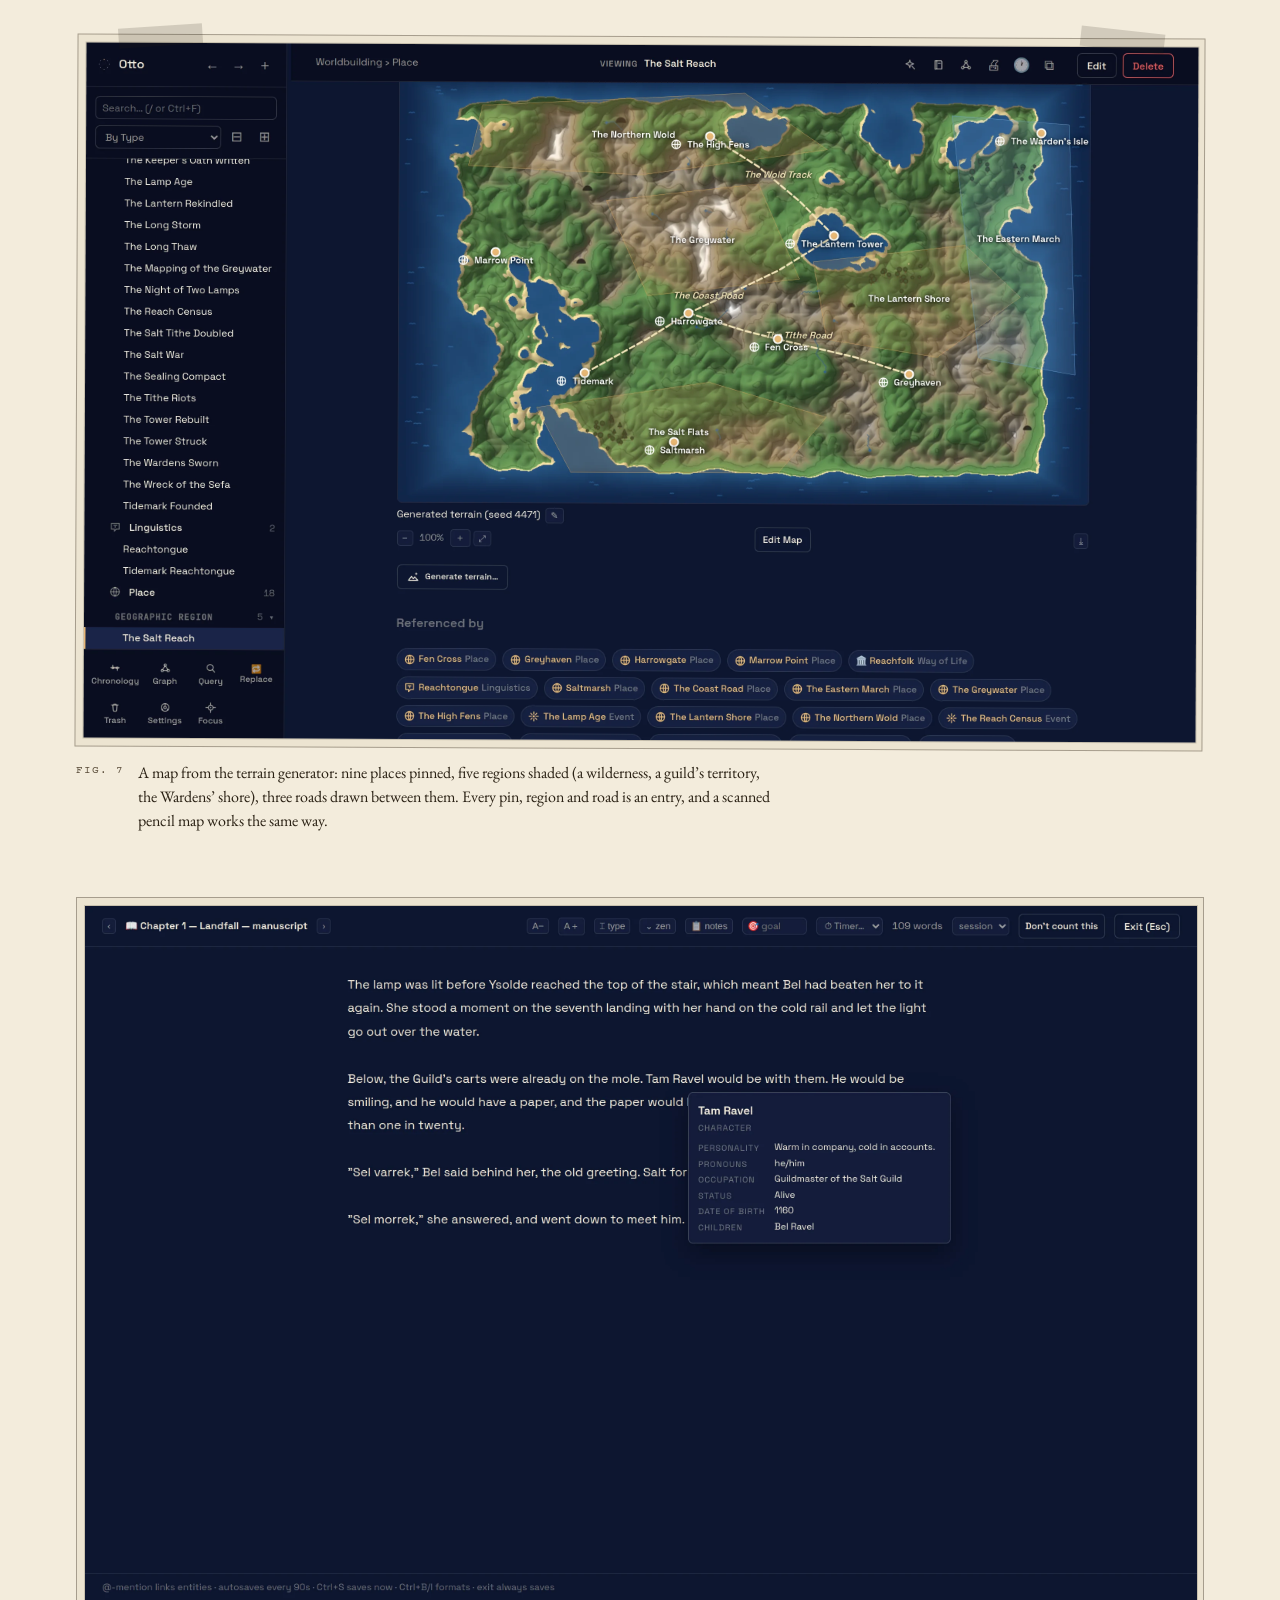
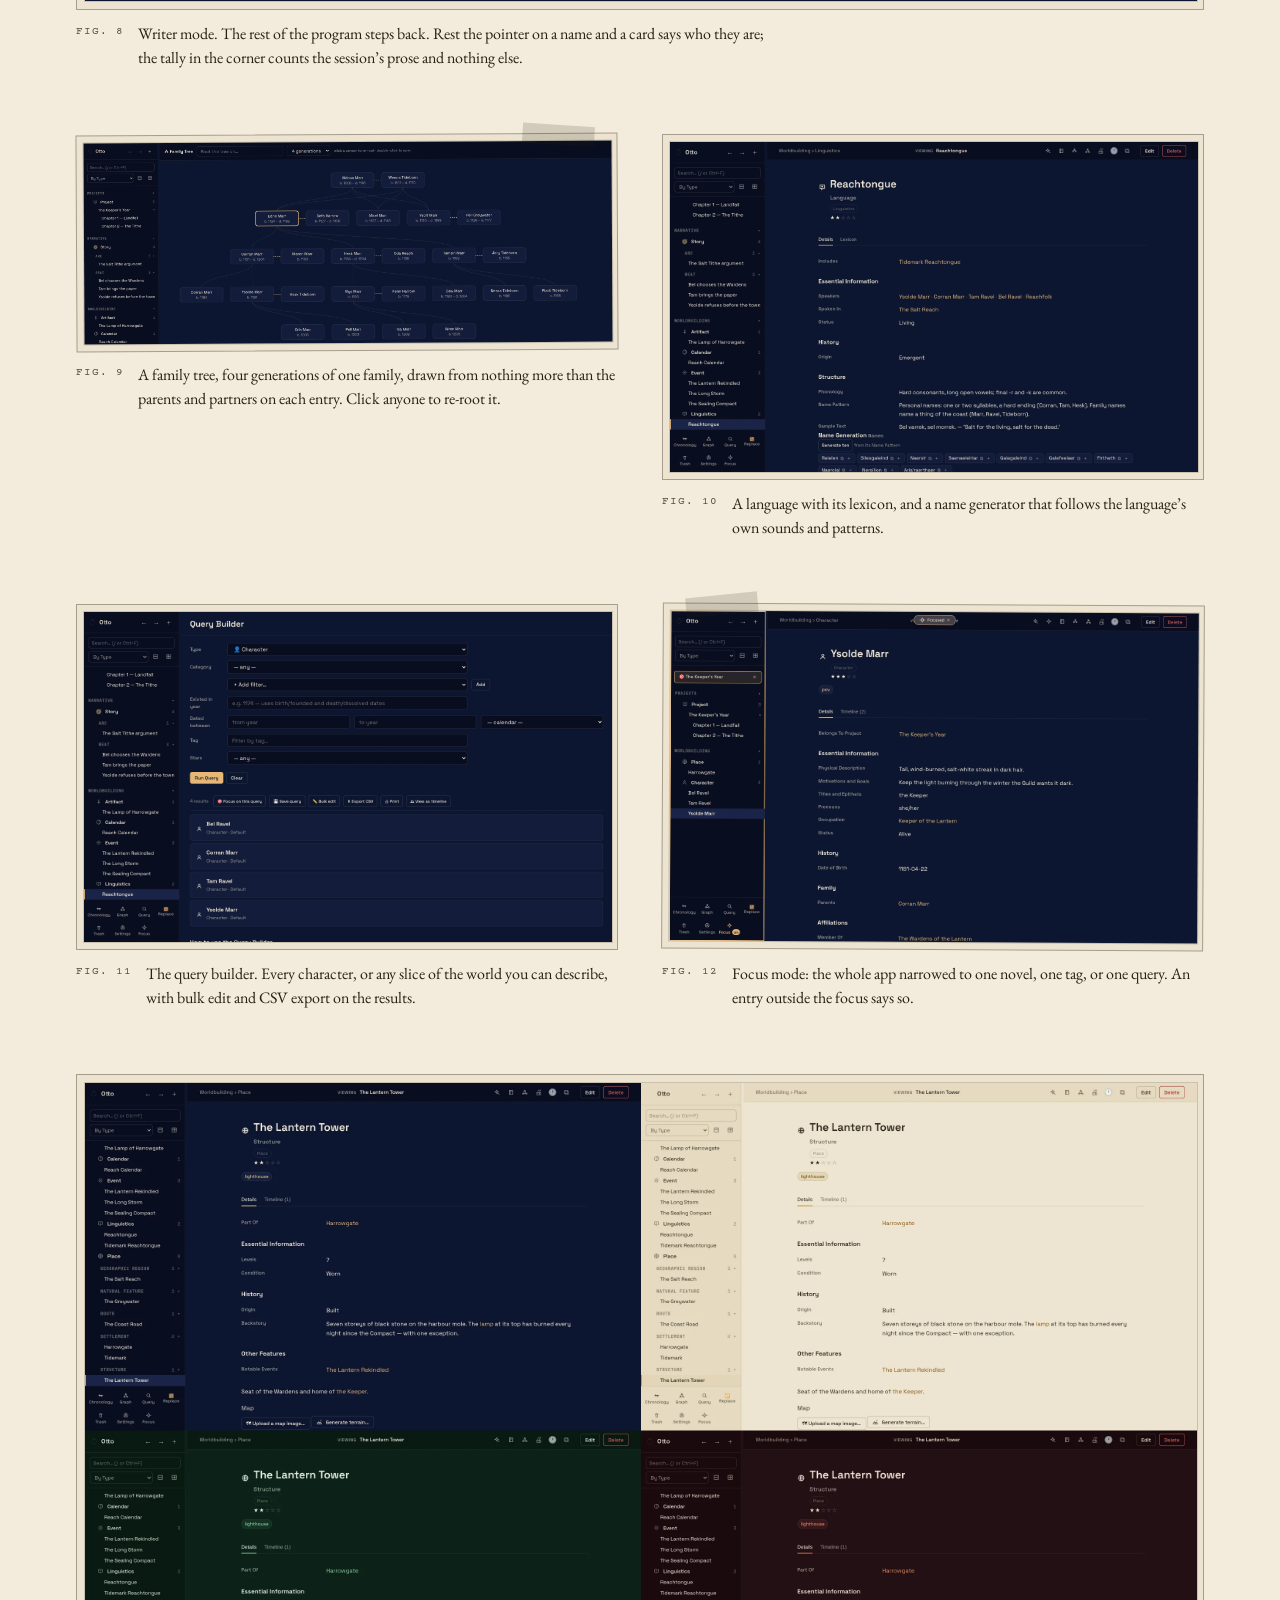
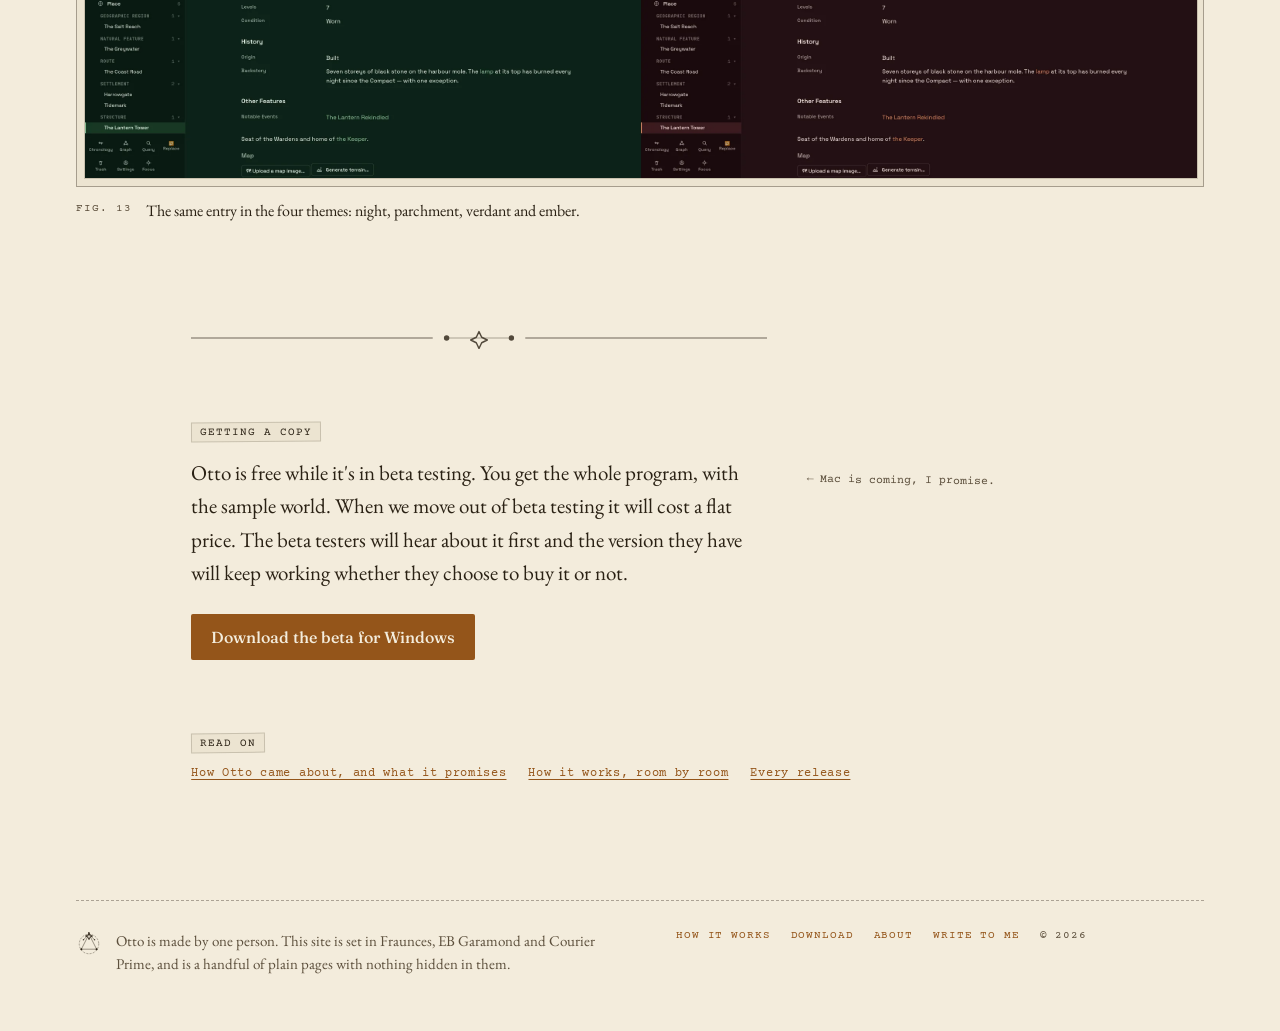
==== commit 1f6b987c: "Fuller pictures: the map with five regions, the character entry filled in The screenshot world's map" ====
--- a/index.html
+++ b/index.html
@@ -91,11 +91,11 @@
     <div class="gallery">
       <figure>
         <div class="frame thick" style="--tilt:-0.2deg">
-          <img src="assets/shots/character.webp" alt="A character entry in Otto: fields down the page, each linked name in amber">
+          <img src="assets/shots/character.webp" alt="A character entry in Otto: fields down the page, each linked name in amber" class="tall">
         </div>
         <figcaption class="below">
           <span class="label">Fig. 1</span>
-          <span class="caption">An entry for a character. Every name in amber is a link, because the entry on the other end exists. Further down the page: everything in the world that mentions her, a list nobody typed.</span>
+          <span class="caption">An entry for a character: who she is, where she was born, her family, her offices, her languages, what she owns and what happened to her. Every name in amber is a link, because the entry on the other end exists, and further down the page is everything in the world that mentions her.</span>
         </figcaption>
       </figure>
 
@@ -153,11 +153,11 @@
 
       <figure>
         <div class="frame thick" style="--tilt:0.25deg"><span class="tape far" style="--tilt:-4deg"></span><span class="tape far right" style="--tilt:6deg"></span>
-          <img src="assets/shots/map.webp" alt="A generated terrain map with three places pinned, a region and a road drawn on it">
+          <img src="assets/shots/map.webp" alt="A generated terrain map with nine places pinned, five shaded regions and three roads drawn on it">
         </div>
         <figcaption class="below">
           <span class="label">Fig. 7</span>
-          <span class="caption">A map from the terrain generator, with places pinned, a region shaded and a road drawn. A scanned pencil map works the same way, and each pin opens its entry.</span>
+          <span class="caption">A map from the terrain generator: nine places pinned, five regions shaded (a wilderness, a guild’s territory, the Wardens’ shore), three roads drawn between them. Every pin, region and road is an entry, and a scanned pencil map works the same way.</span>
         </figcaption>
       </figure>
 
--- a/site.css
+++ b/site.css
@@ -124,6 +124,7 @@
 .pair{display:grid;grid-template-columns:repeat(2,minmax(0,1fr));gap:44px}
 @media (max-width:760px){.pair{grid-template-columns:1fr;gap:56px}}
 .frame img.tree{aspect-ratio:3680/1400}
+.frame img.tall{aspect-ratio:2880/2600}
 .frame img.wide{aspect-ratio:2880/1240}
 figcaption.below{display:flex;gap:14px;margin-top:12px;max-width:44rem}
 figcaption.below .label{padding-top:3px;flex:none}
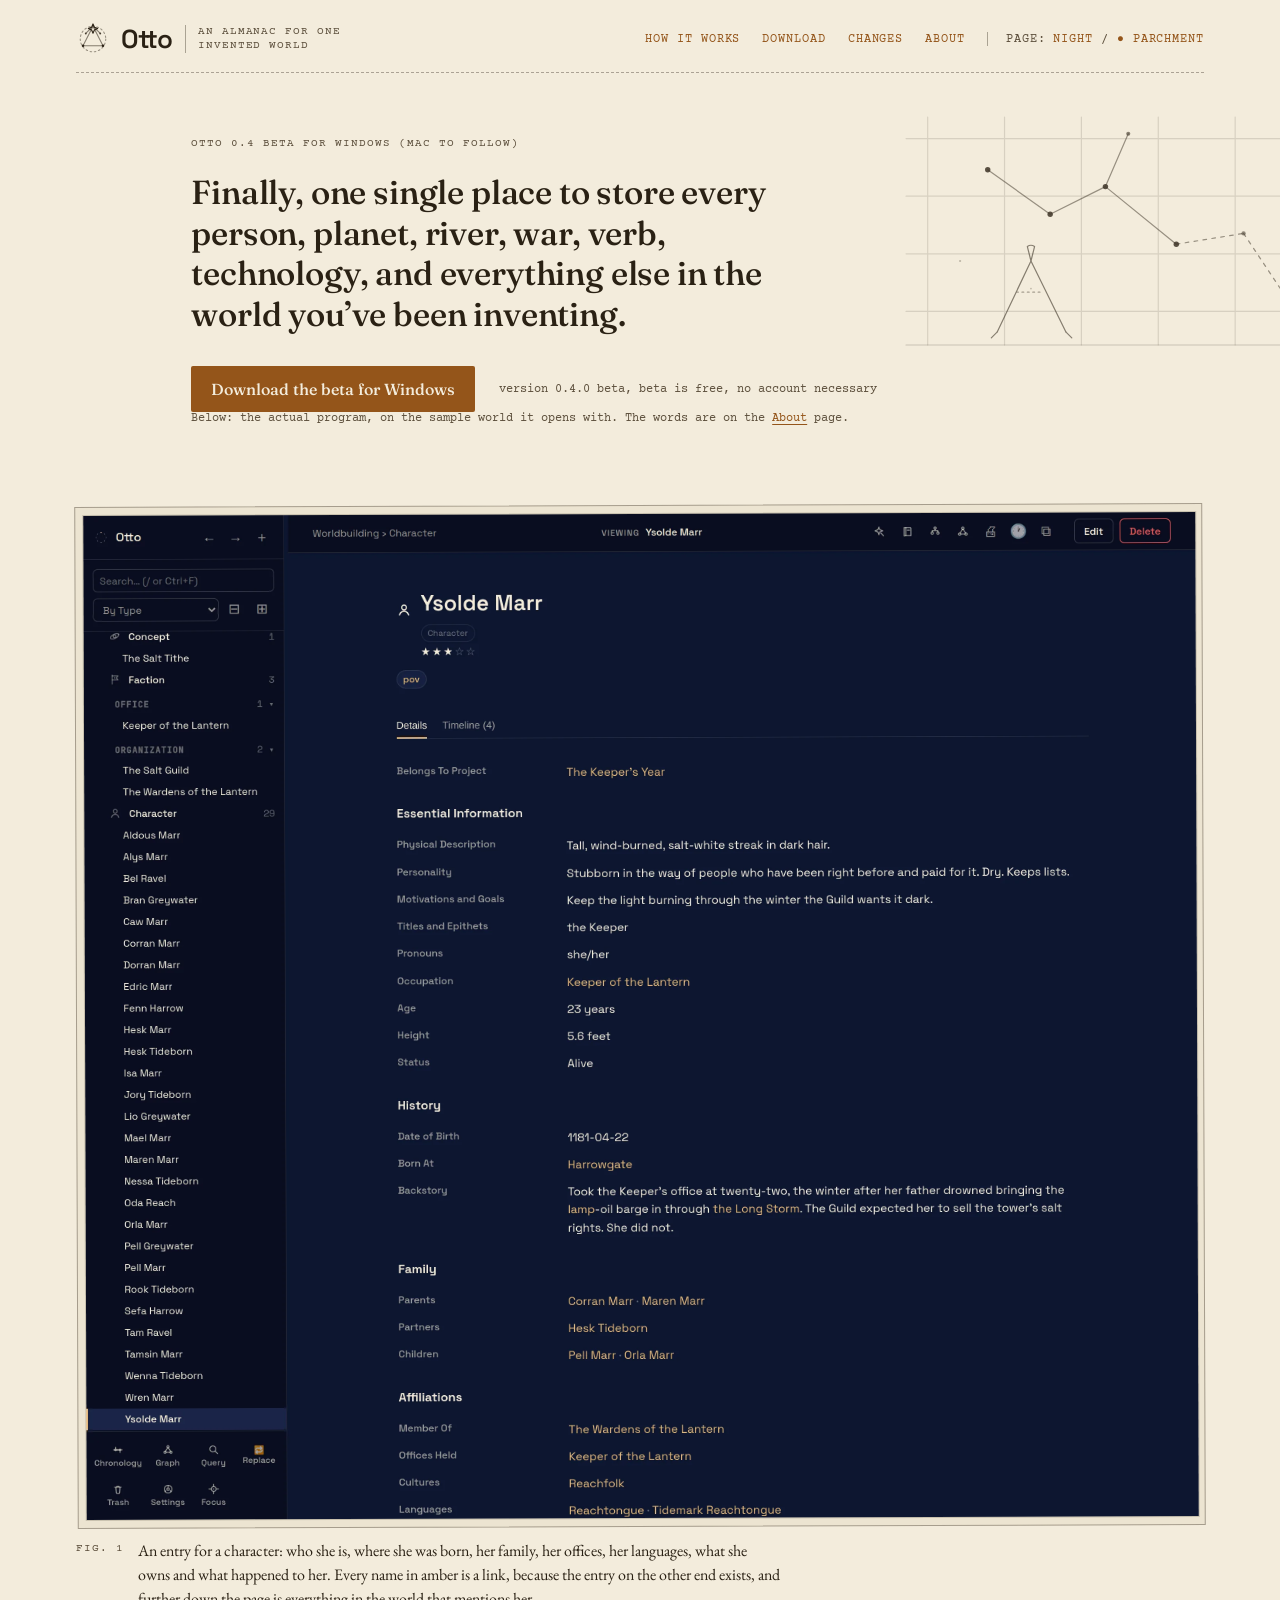
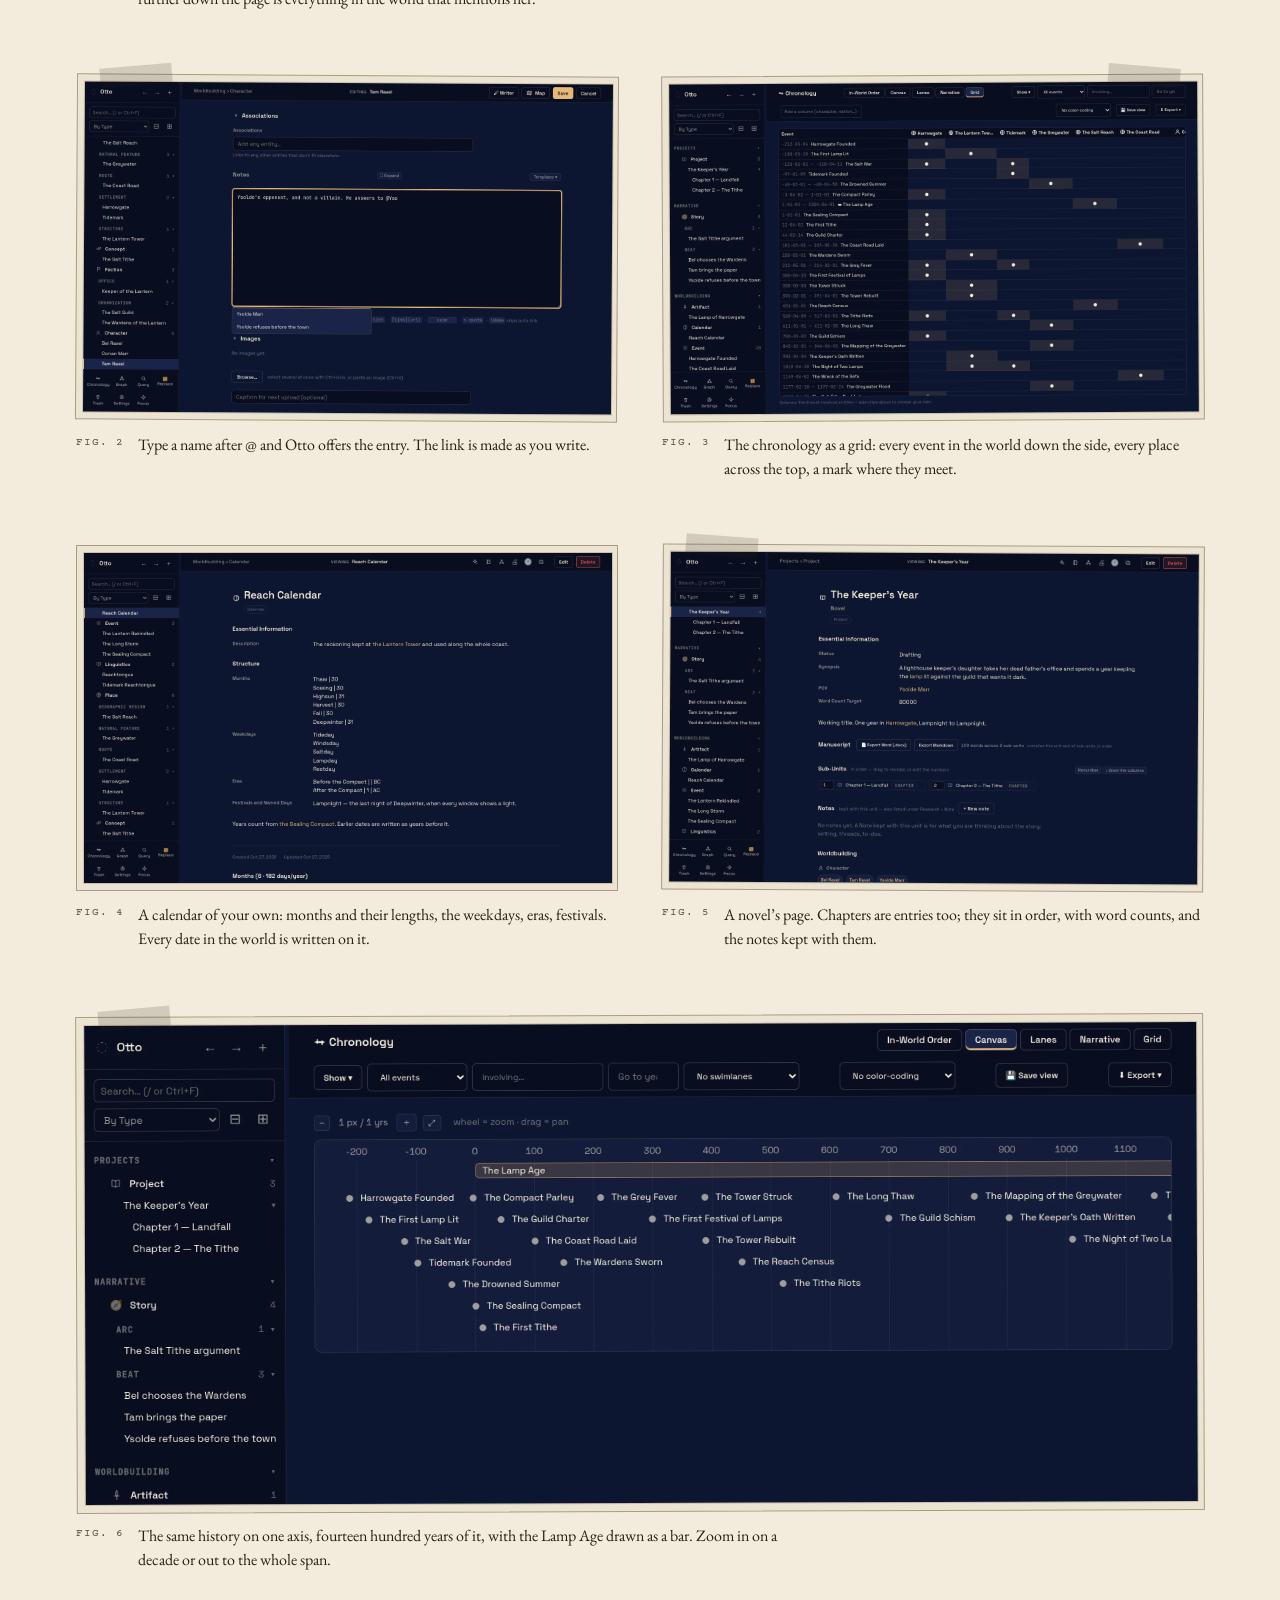
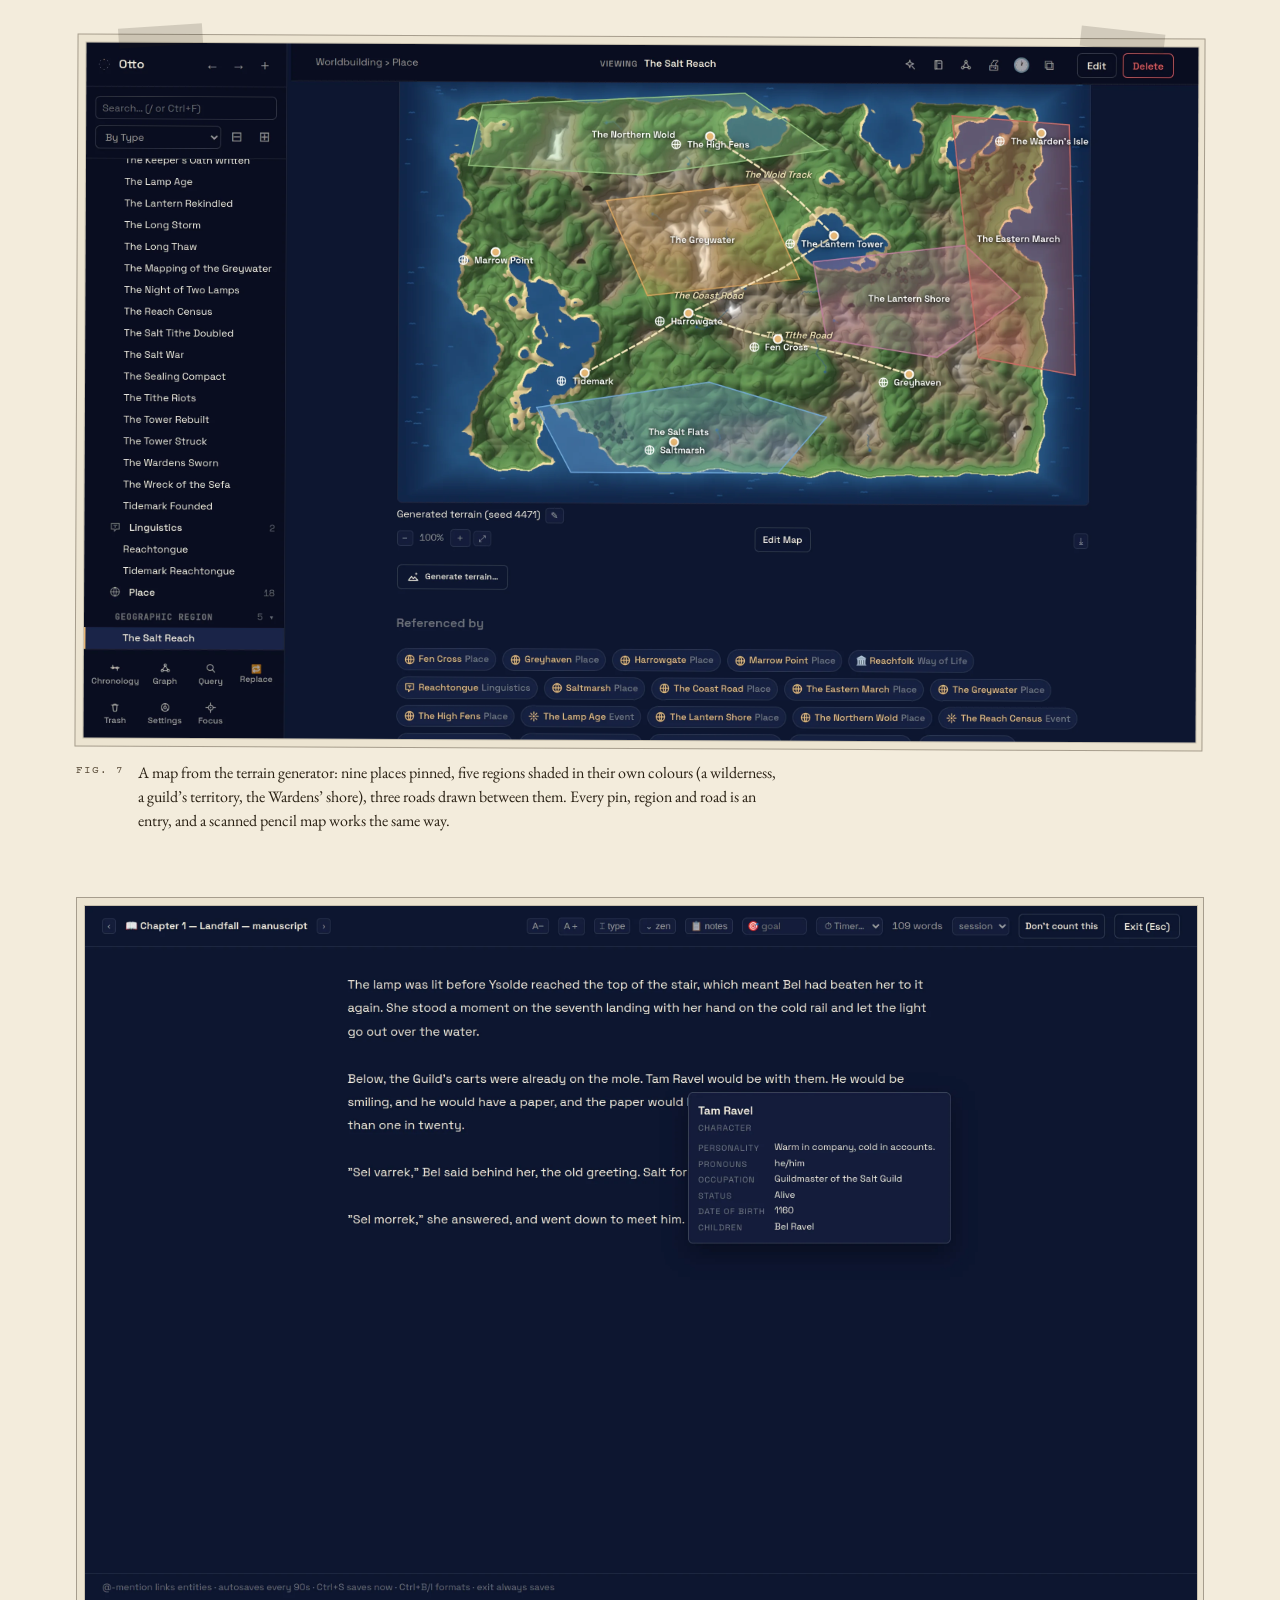
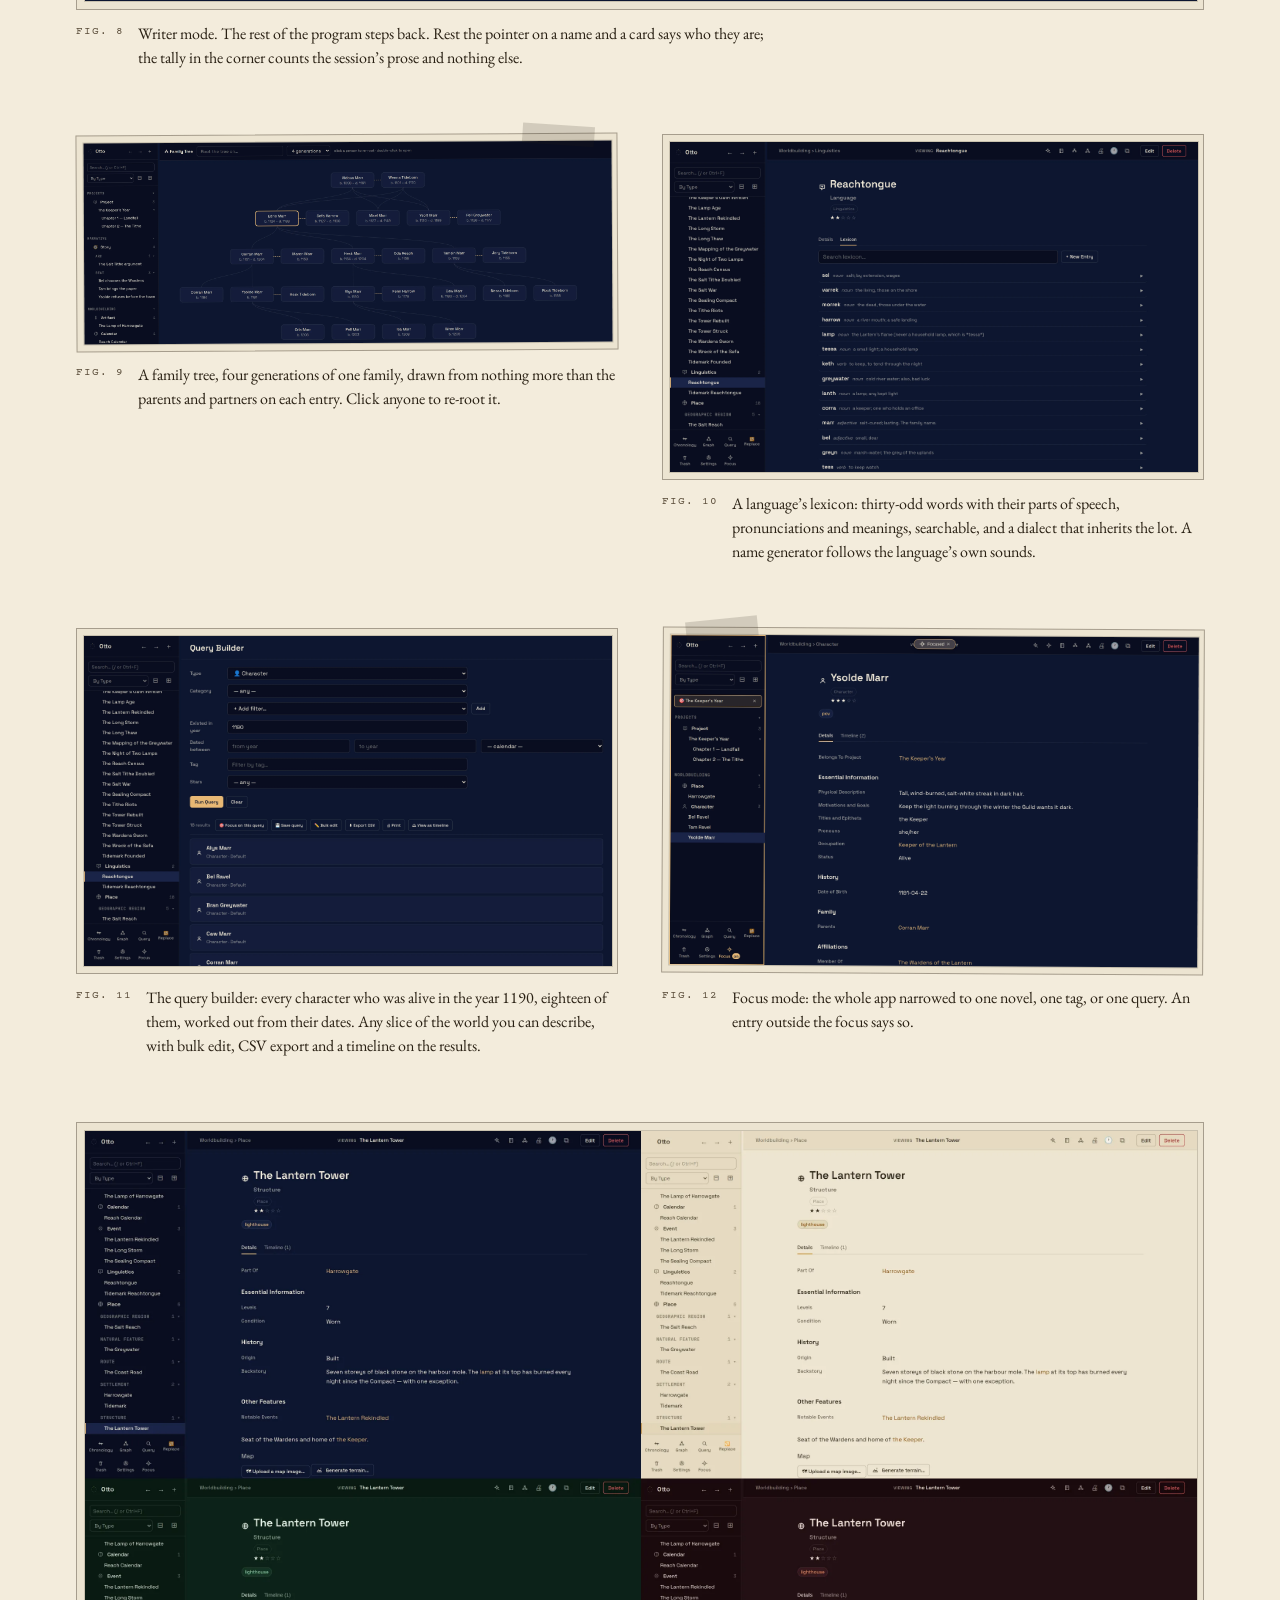
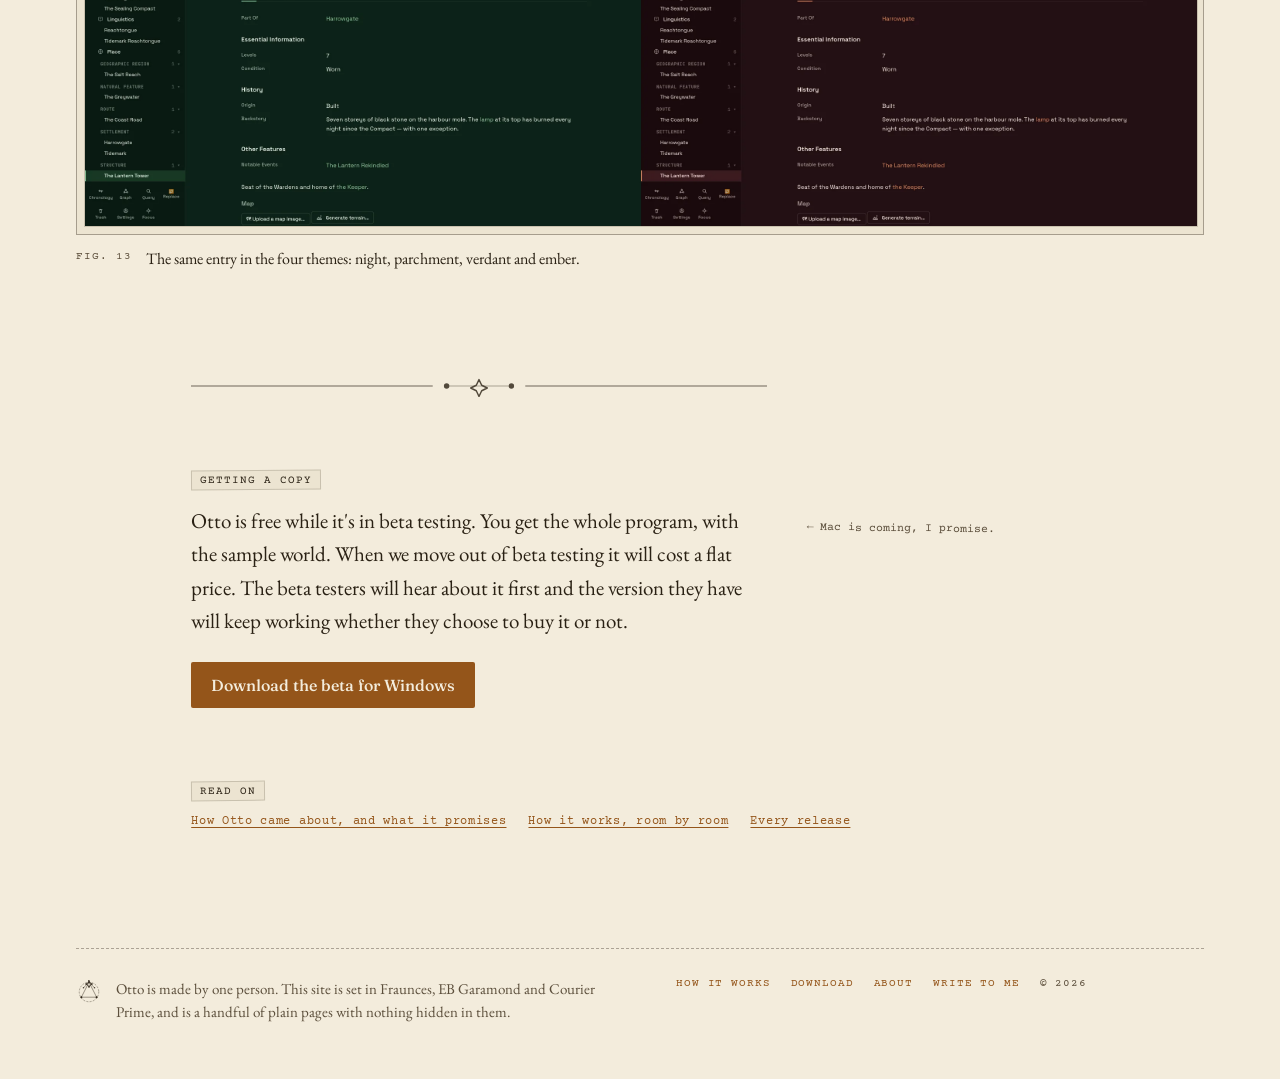
==== commit 0ff8e84b: "Fuller pictures: the lexicon, the query builder, the map's regions in colour Reachtongue gains twent" ====
--- a/index.html
+++ b/index.html
@@ -157,7 +157,7 @@
         </div>
         <figcaption class="below">
           <span class="label">Fig. 7</span>
-          <span class="caption">A map from the terrain generator: nine places pinned, five regions shaded (a wilderness, a guild’s territory, the Wardens’ shore), three roads drawn between them. Every pin, region and road is an entry, and a scanned pencil map works the same way.</span>
+          <span class="caption">A map from the terrain generator: nine places pinned, five regions shaded in their own colours (a wilderness, a guild’s territory, the Wardens’ shore), three roads drawn between them. Every pin, region and road is an entry, and a scanned pencil map works the same way.</span>
         </figcaption>
       </figure>
 
@@ -183,11 +183,11 @@
       </figure>
       <figure>
         <div class="frame">
-          <img src="assets/shots/lexicon.webp" alt="A language entry with its lexicon and a row of generated names">
+          <img src="assets/shots/lexicon.webp" alt="A language’s lexicon tab: words with their parts of speech and meanings">
         </div>
         <figcaption class="below">
           <span class="label">Fig. 10</span>
-          <span class="caption">A language with its lexicon, and a name generator that follows the language’s own sounds and patterns.</span>
+          <span class="caption">A language’s lexicon: thirty-odd words with their parts of speech, pronunciations and meanings, searchable, and a dialect that inherits the lot. A name generator follows the language’s own sounds.</span>
         </figcaption>
       </figure>
       </div>
@@ -195,11 +195,11 @@
       <div class="pair">
       <figure>
         <div class="frame">
-          <img src="assets/shots/query.webp" alt="The query builder listing every character in the sample world">
+          <img src="assets/shots/query.webp" alt="The query builder listing the eighteen characters alive in the year 1190">
         </div>
         <figcaption class="below">
           <span class="label">Fig. 11</span>
-          <span class="caption">The query builder. Every character, or any slice of the world you can describe, with bulk edit and CSV export on the results.</span>
+          <span class="caption">The query builder: every character who was alive in the year 1190, eighteen of them, worked out from their dates. Any slice of the world you can describe, with bulk edit, CSV export and a timeline on the results.</span>
         </figcaption>
       </figure>
       <figure>
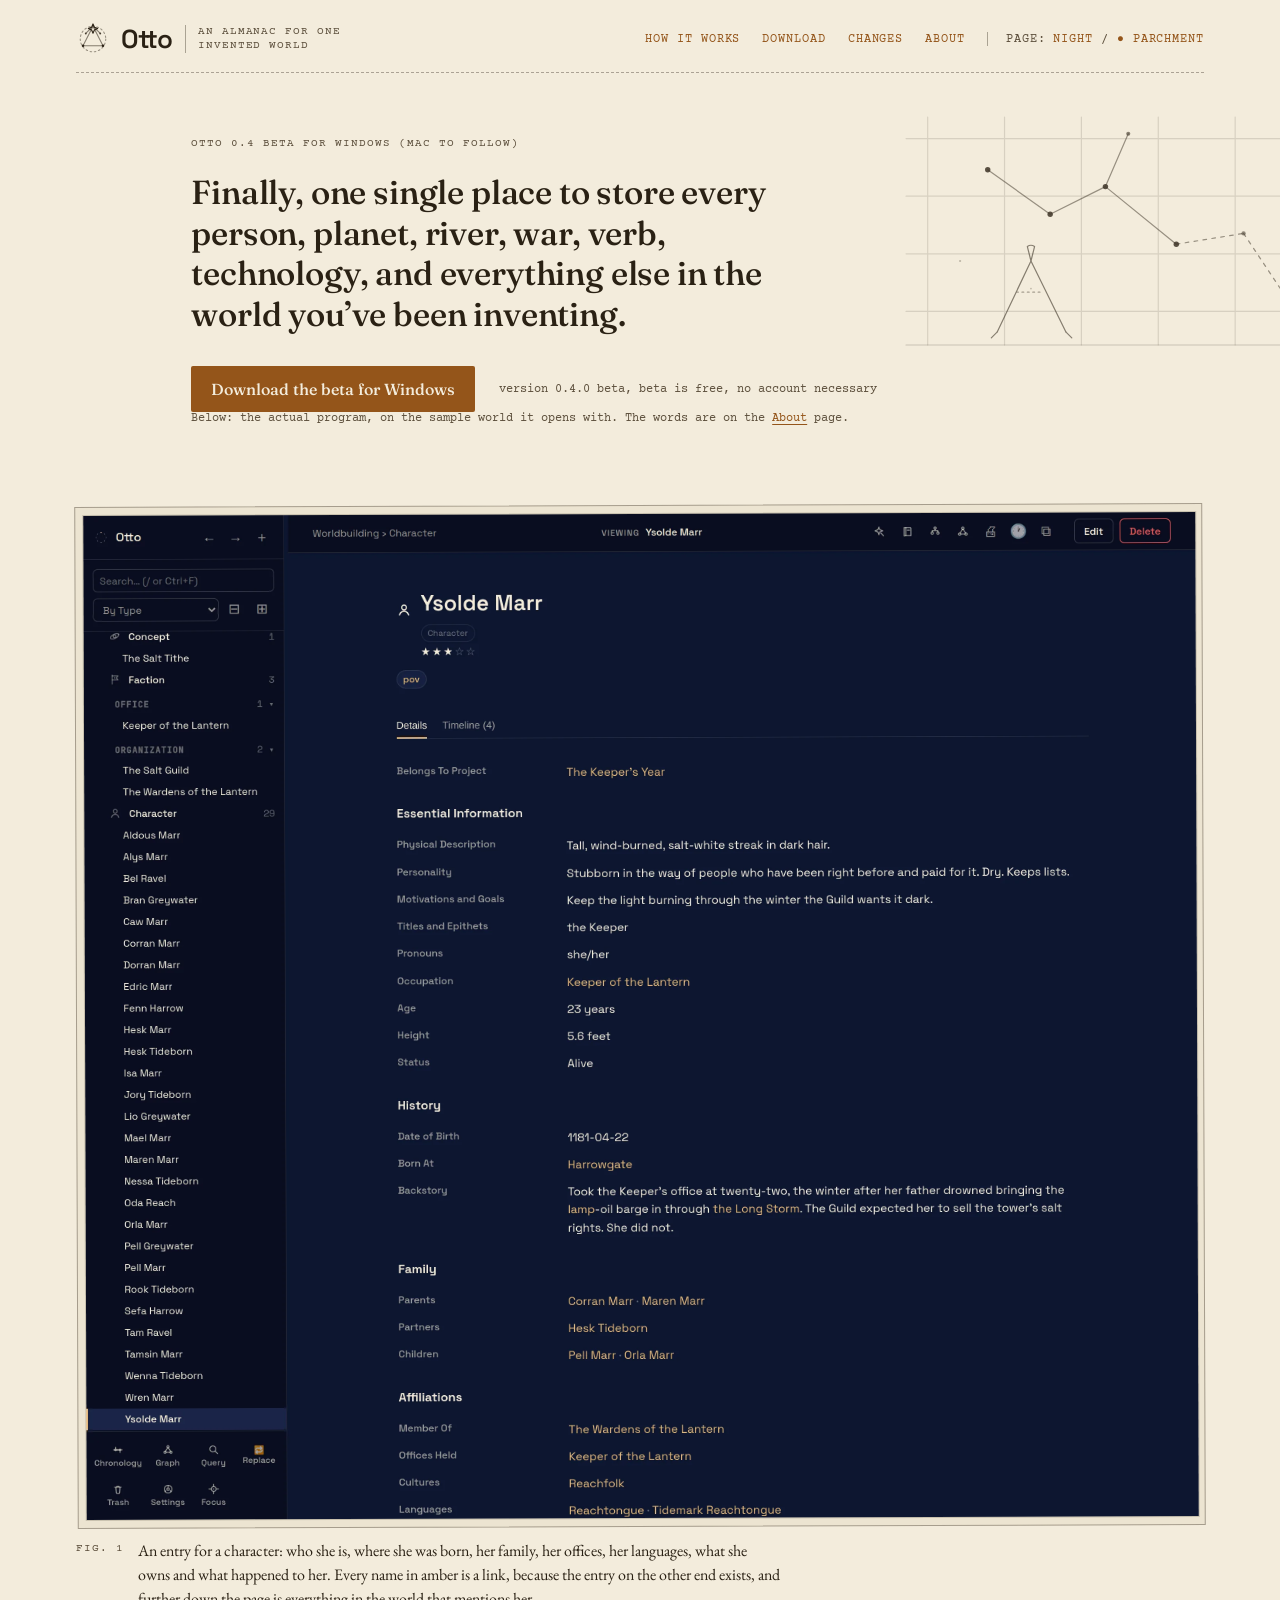
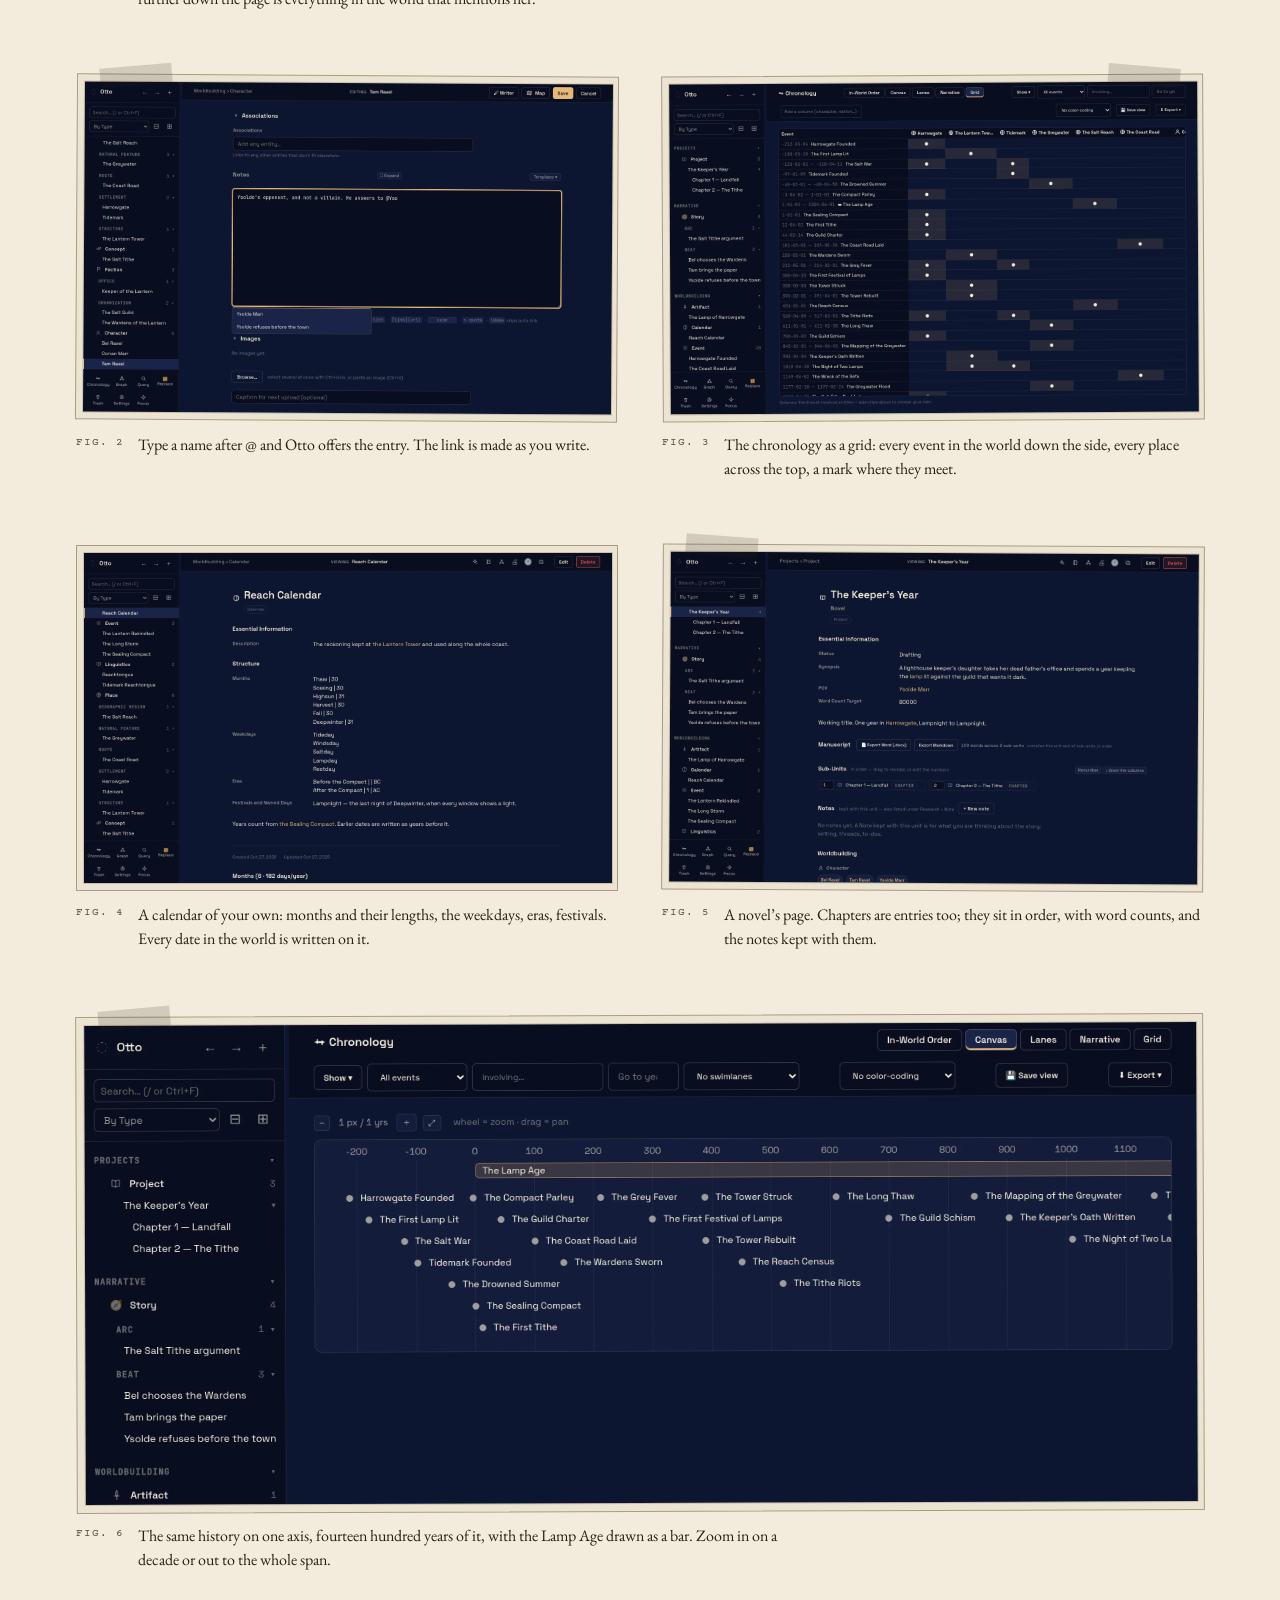
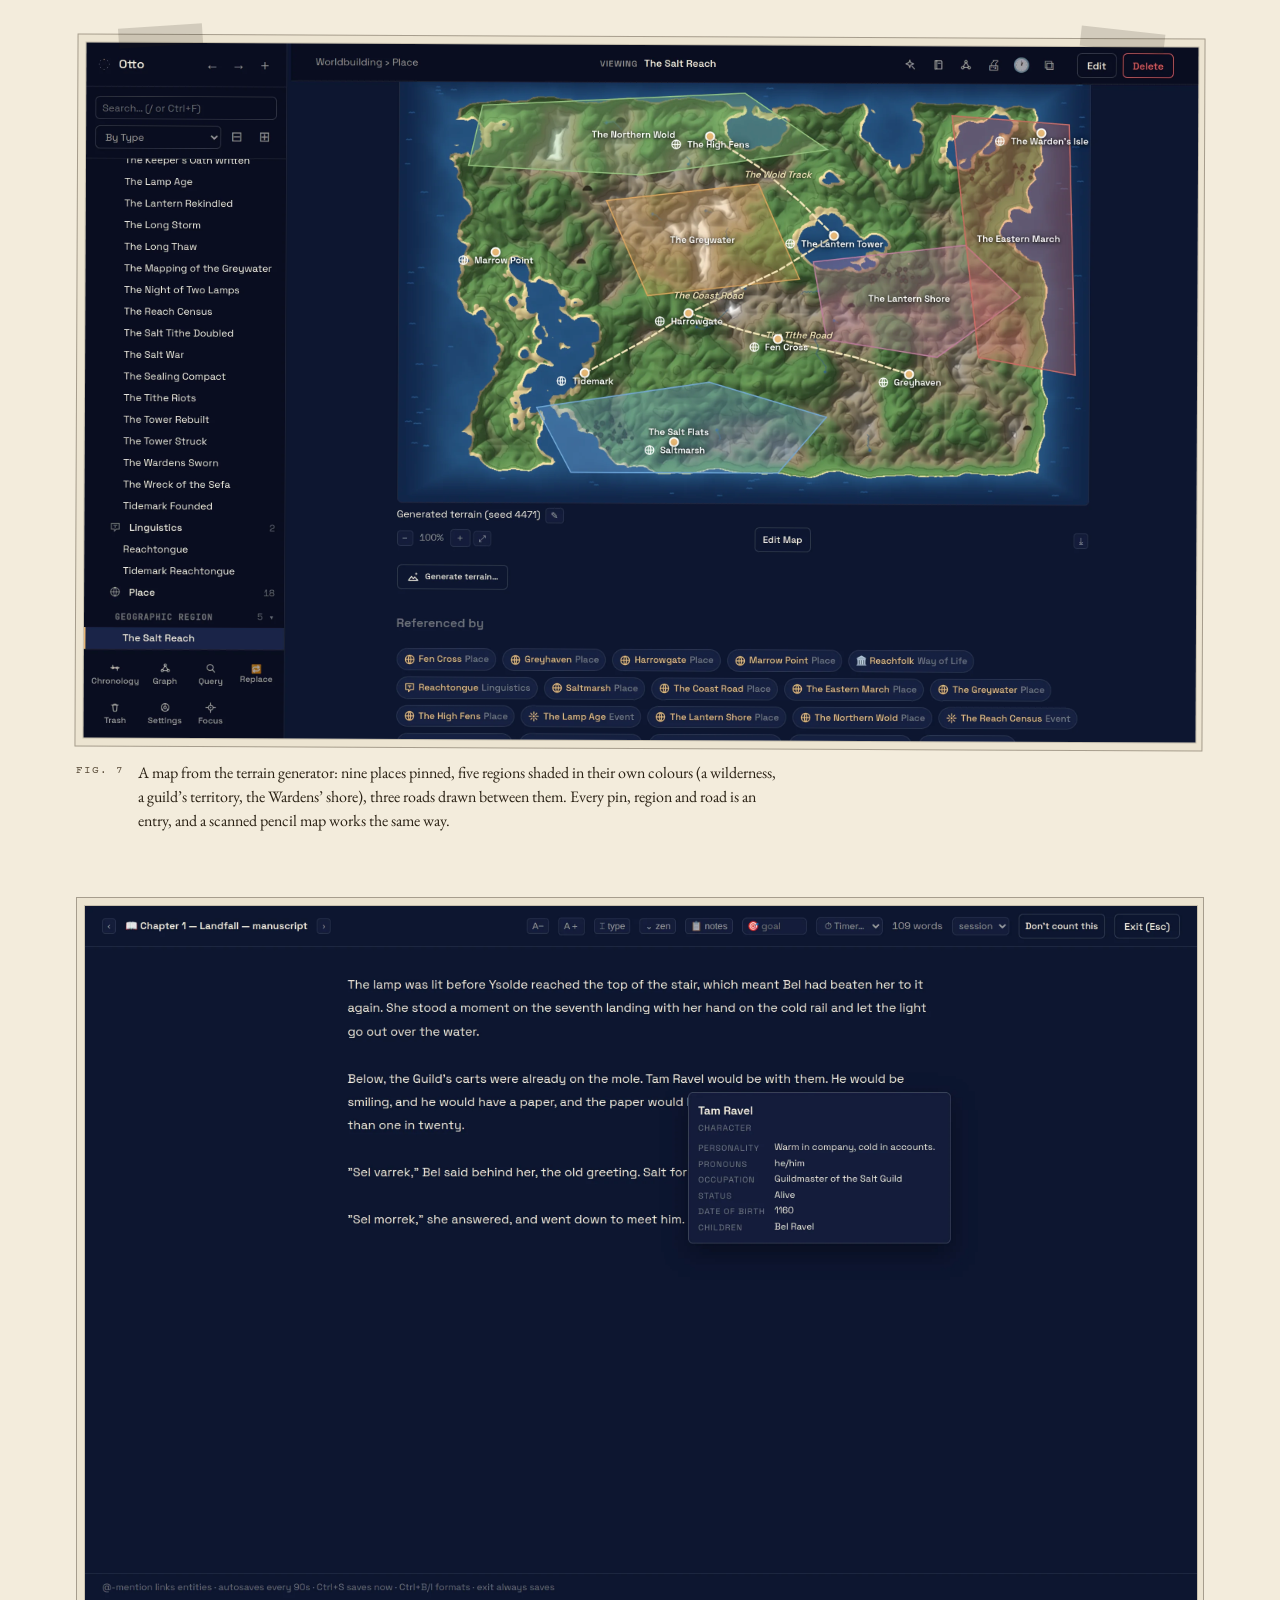
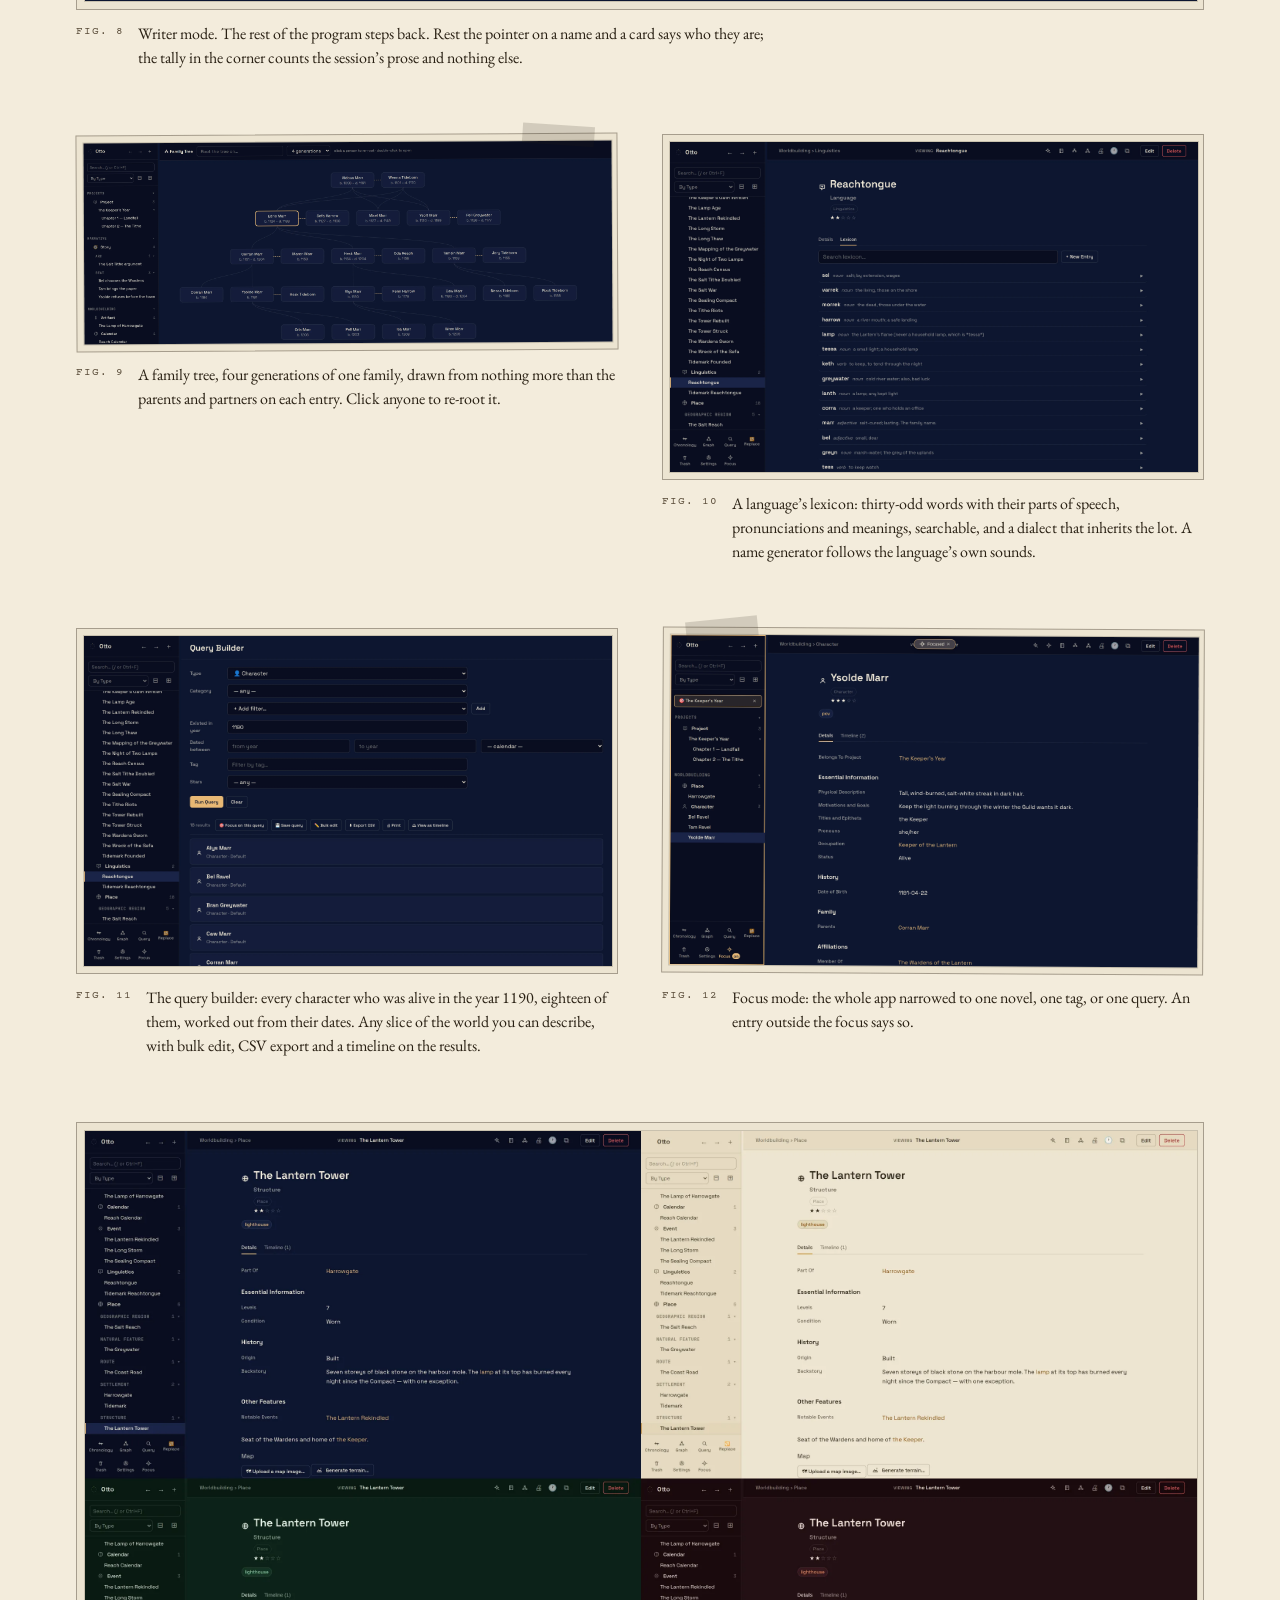
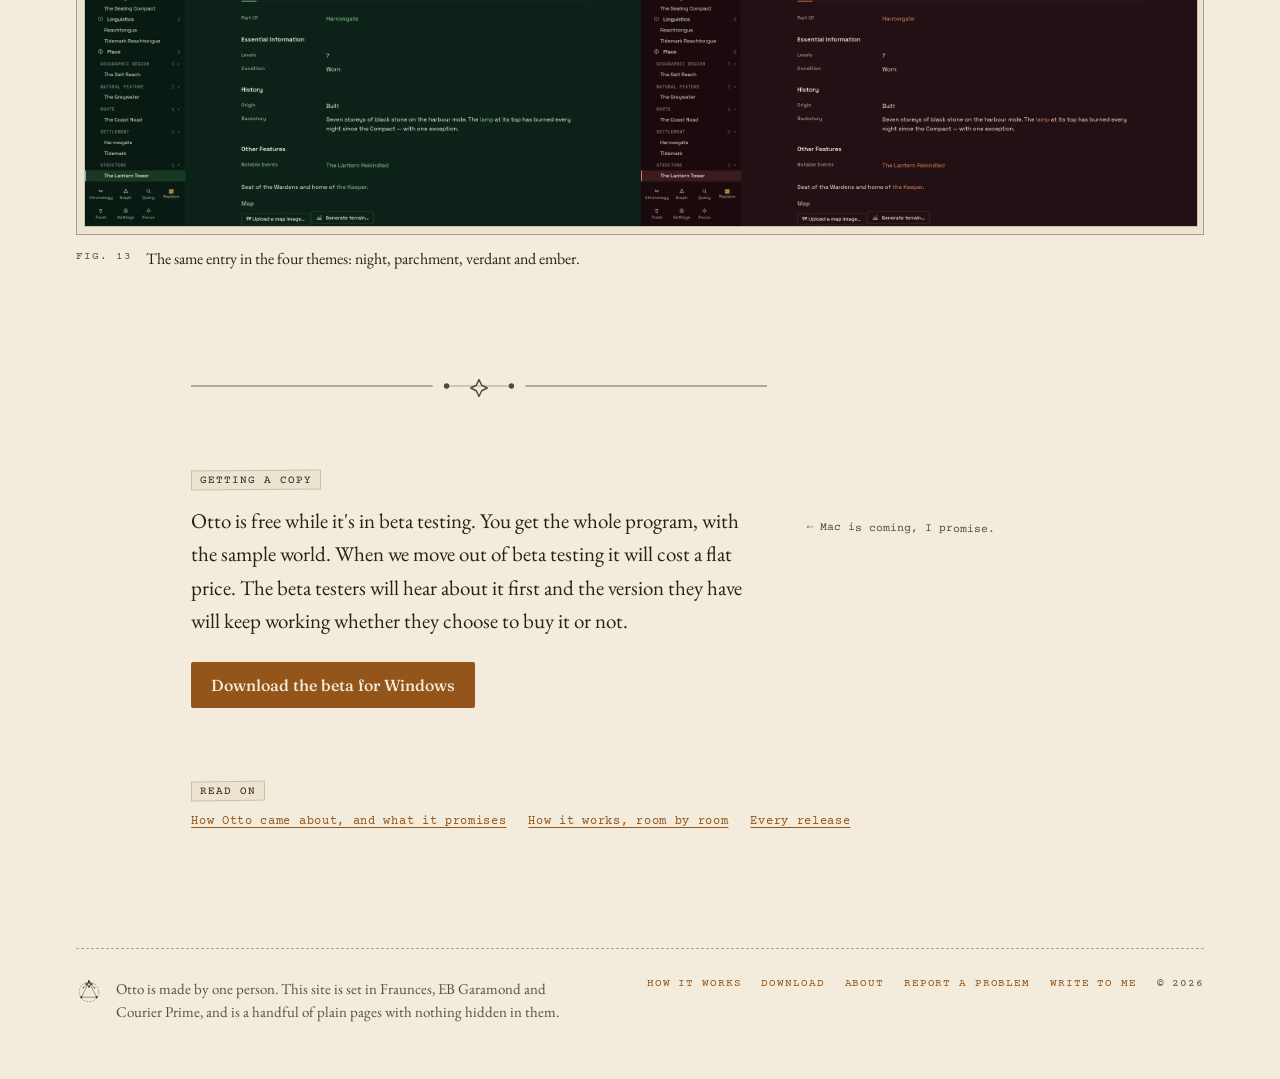
==== commit dd00b2b4: "A page for reporting problems report.html: three steps (save Otto's problem report, fill in the form" ====
--- a/index.html
+++ b/index.html
@@ -265,6 +265,7 @@
       <a href="how-it-works.html">How it works</a>
       <a href="download.html">Download</a>
       <a href="about.html">About</a>
+      <a href="report.html">Report a problem</a>
       <a href="mailto:hello@example.com">Write to me</a>
       <span>© 2026</span>
     </div>
